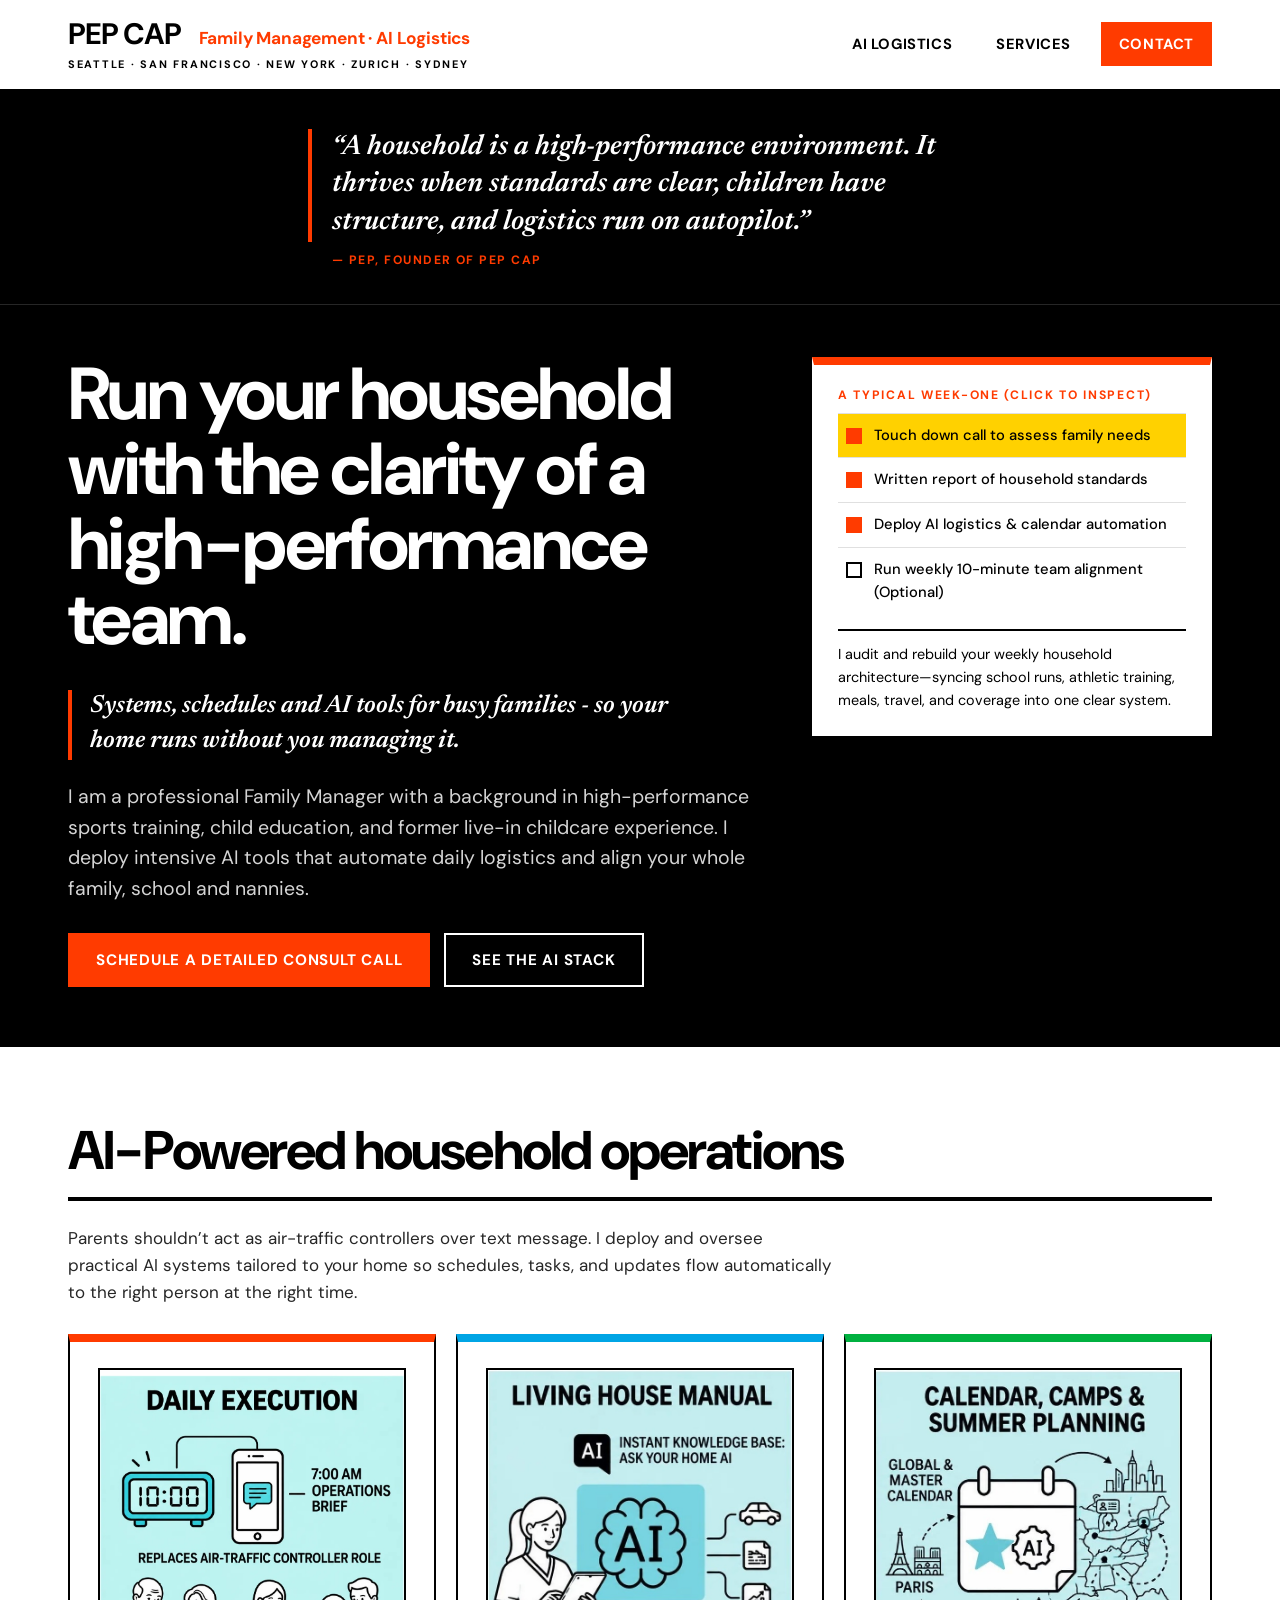
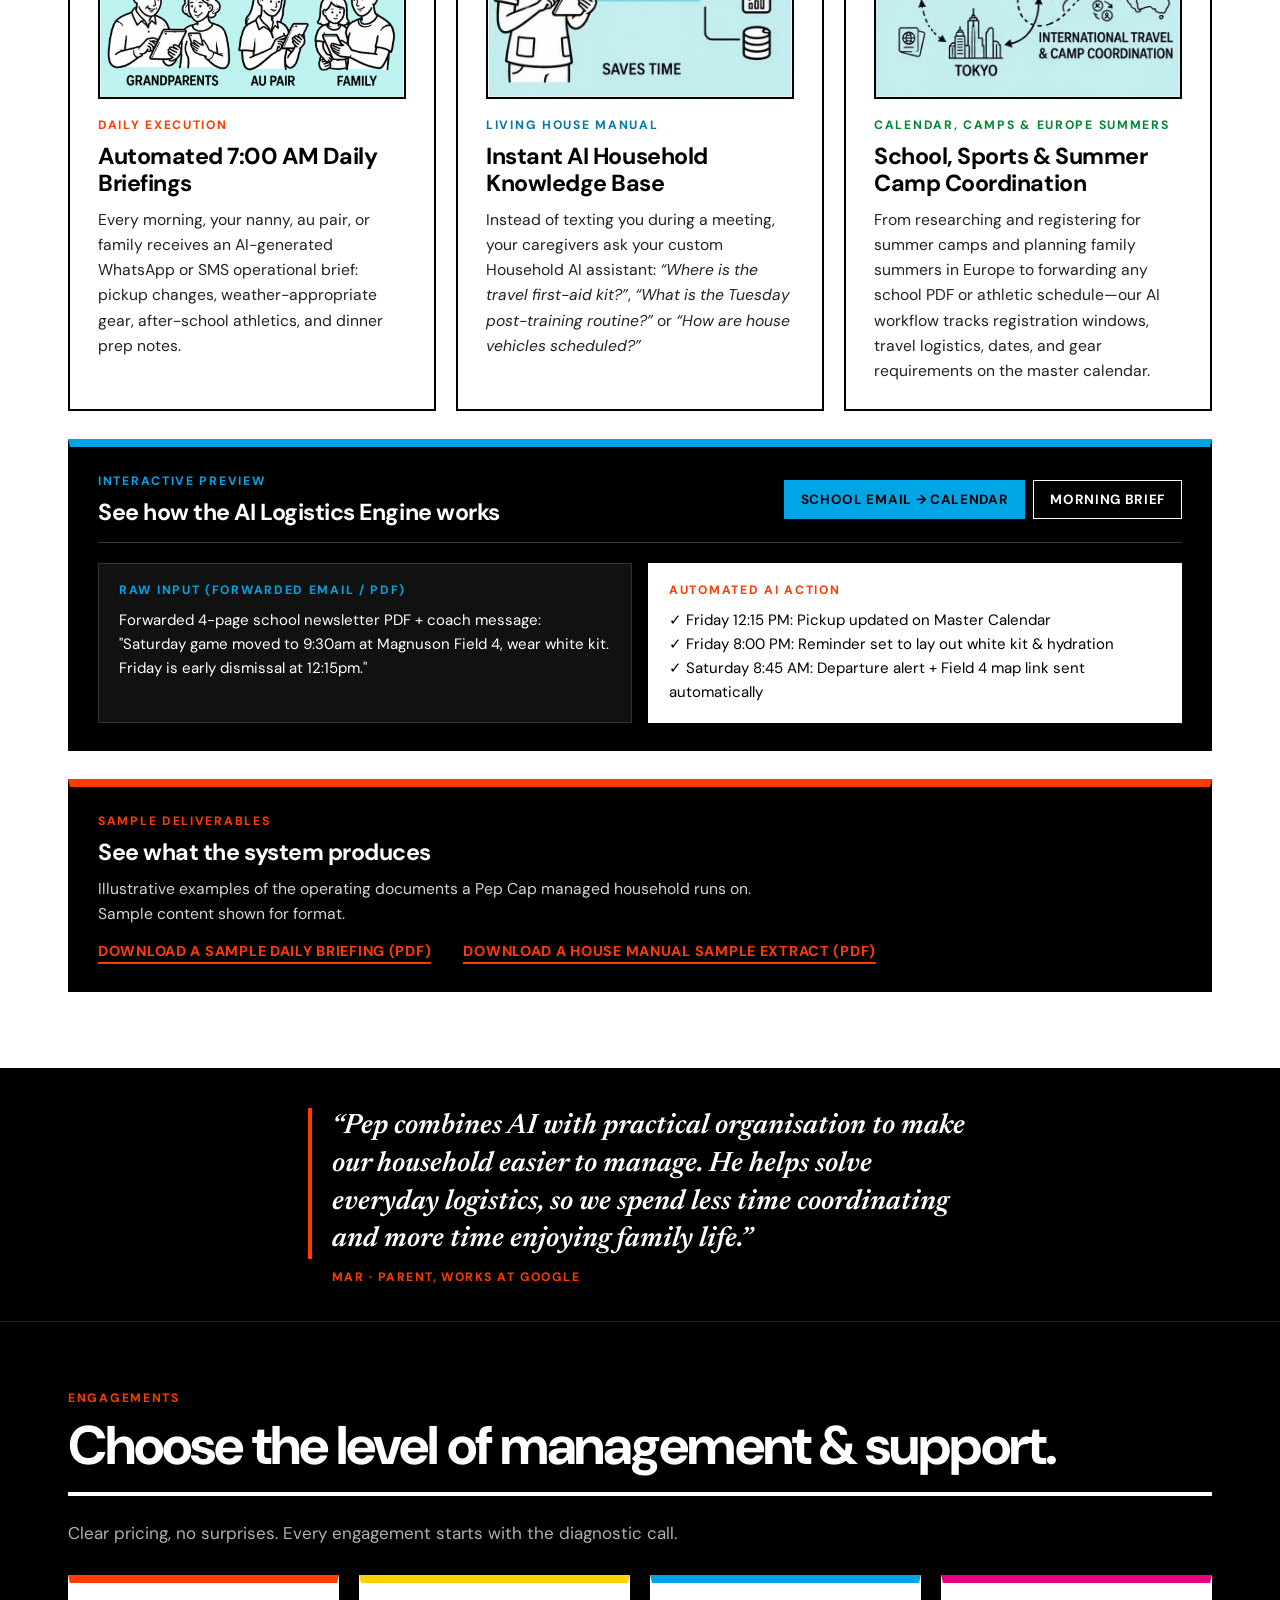
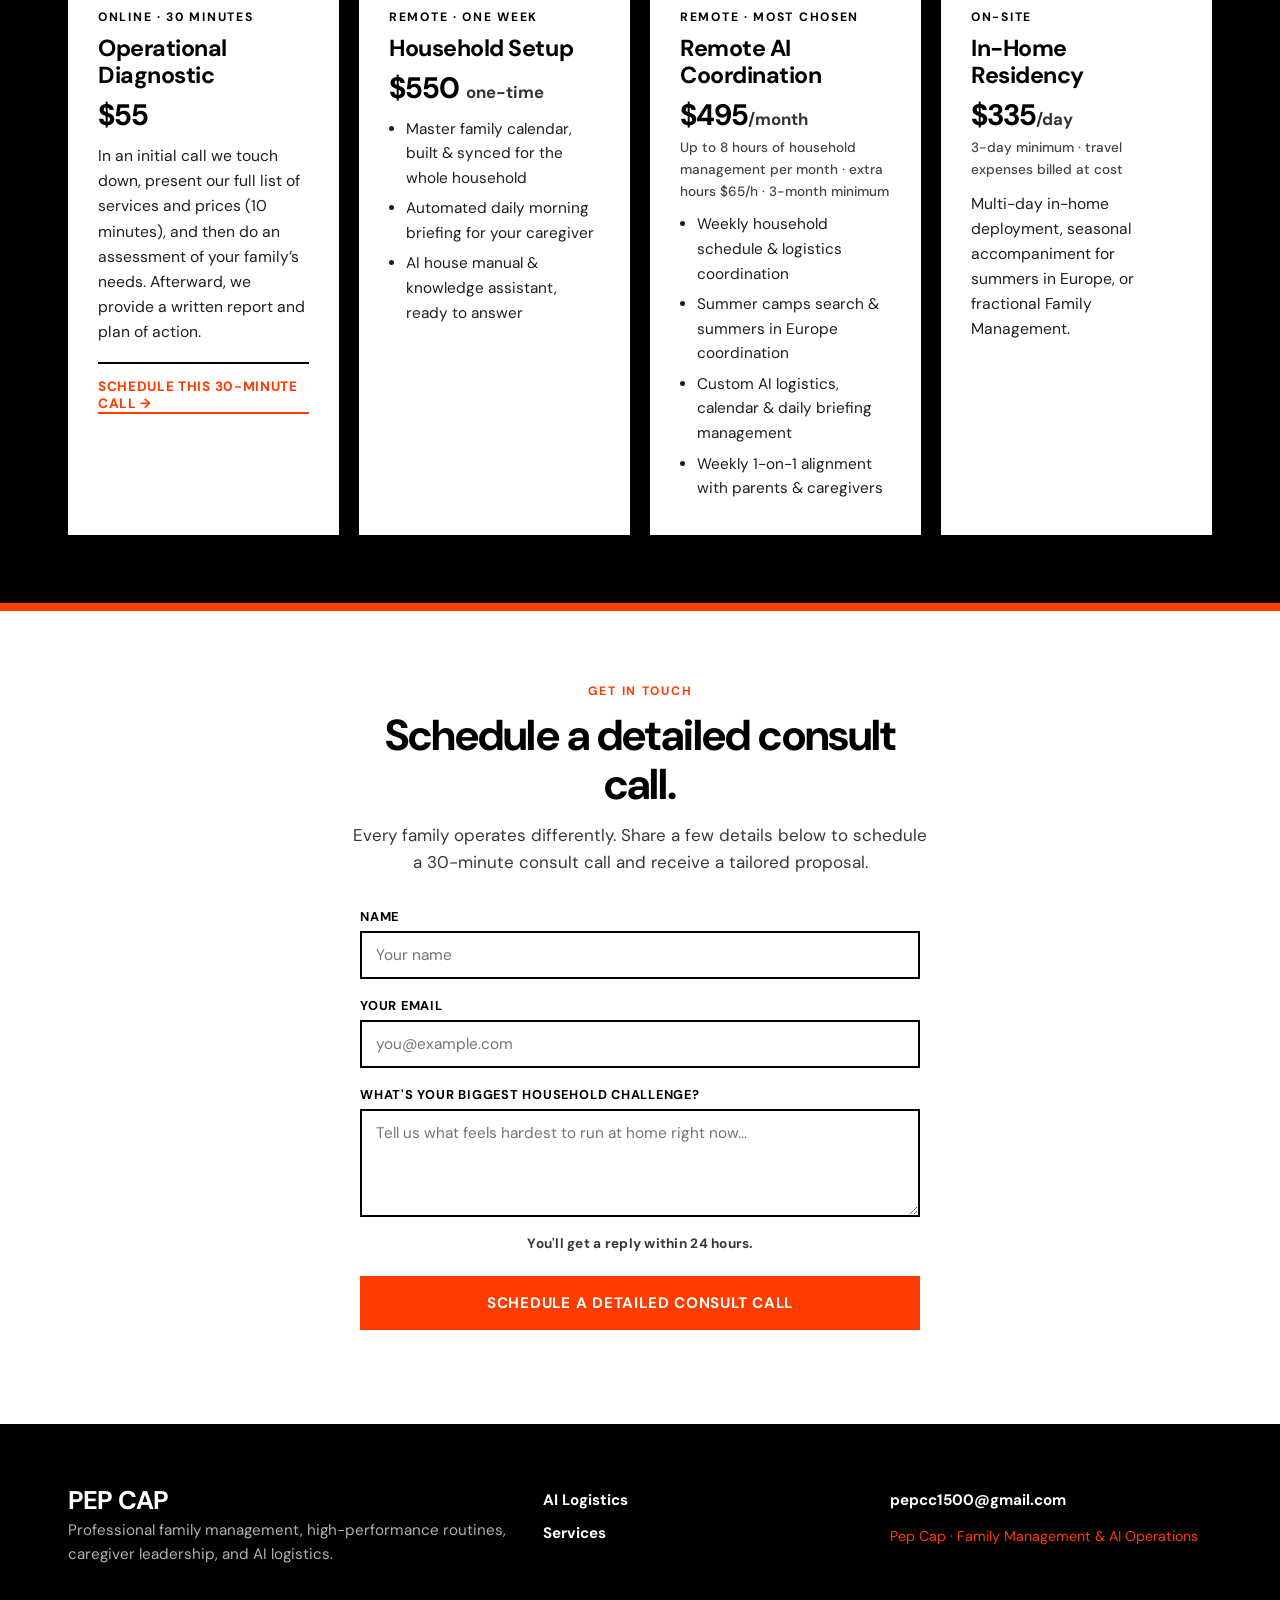
==== index.html @ 7a80e6e6 "Add client testimonial" ====
<!DOCTYPE html>
<html lang="en">
<head>
  <meta charset="utf-8">
  <meta name="viewport" content="width=device-width, initial-scale=1, viewport-fit=cover">
  <title>Pep Cap · Family Management · AI Logistics</title>
  <meta name="description" content="Professional family management, household operations, caregiver coaching, and AI logistics systems grounded in high-performance sport training and child education.">
  <link rel="preconnect" href="https://fonts.googleapis.com">
  <link rel="preconnect" href="https://fonts.gstatic.com" crossorigin>
  <link href="https://fonts.googleapis.com/css2?family=DM+Sans:wght@400;500;700&family=Newsreader:ital,opsz,wght@0,6..72,400;0,6..72,500;1,6..72,500;1,6..72,600&display=swap" rel="stylesheet">
  <link rel="stylesheet" href="styles.css">
</head>
<body>

  <header class="site-header" id="site-header">
    <div class="wrap head">
      <a class="brand" href="#top">
        <b>Pep Cap</b><span> Family Management · AI Logistics</span>
        <small class="brand-cities">SEATTLE · SAN FRANCISCO · NEW YORK · ZURICH · SYDNEY</small>
      </a>
      <nav class="nav" aria-label="Sections">
        <a href="#ai-logistics">AI Logistics</a>
        <a href="#services">Services</a>
        <a href="#contact" class="cta">Contact</a>
      </nav>
    </div>
  </header>

  <main id="top">
    <!-- Quote -->
    <section class="quote" aria-label="Philosophy">
      <div class="wrap">
        <blockquote>“A household is a high-performance environment. It thrives when standards are clear, children have structure, and logistics run on autopilot.”</blockquote>
        <cite>— Pep, Founder of Pep Cap</cite>
      </div>
    </section>

    <!-- Hero -->
    <section class="wrap hero">
      <div>
        <h1>Run your household with the clarity of a high-performance team.</h1>
        <p class="hero-subtitle">Systems, schedules and AI tools for busy families - so your home runs without you managing it.</p>
        <p class="lead">
          I am a professional Family Manager with a background in high-performance sports training, child education, and former live-in childcare experience. I deploy intensive AI tools that automate daily logistics and align your whole family, school and nannies.
        </p>
        <div class="cta-row">
          <a class="btn" href="#contact">Schedule a detailed consult call</a>
          <a class="btn ghost" href="#ai-logistics">See the AI stack</a>
        </div>
      </div>

      <aside aria-label="Interactive week-one plan">
        <div class="box plan">
          <span class="eyebrow">A typical week-one (click to inspect)</span>
          <ul class="protocol-list" id="protocol-list">
            <li class="done active" data-detail="I audit and rebuild your weekly household architecture—syncing school runs, athletic training, meals, travel, and coverage into one clear system.">
              Touch down call to assess family needs
            </li>
            <li class="done" data-detail="Clear, written standards for house operations, vehicle use, screen boundaries, and daily responsibilities so parents never have to micromanage.">
              Written report of household standards
            </li>
            <li class="done" data-detail="Custom AI agents ingest school emails, sports schedules, inventory needs, and generate daily morning briefings for your household.">
              Deploy AI logistics &amp; calendar automation
            </li>
            <li data-detail="Optional: A 10-minute weekly operational check-in that keeps parents and caregivers aligned without friction.">
              Run weekly 10-minute team alignment (Optional)
            </li>
          </ul>
          <p class="plan-note" id="protocol-detail-text">
            I audit and rebuild your weekly household architecture—syncing school runs, athletic training, meals, travel, and coverage into one clear system.
          </p>
        </div>
      </aside>
    </section>

    <!-- Intensive AI Tools for Logistics -->
    <section class="light-section" id="ai-logistics">
      <div class="wrap">
        <h2>AI-Powered household operations</h2>
        <p>Parents shouldn’t act as air-traffic controllers over text message. I deploy and oversee practical AI systems tailored to your home so schedules, tasks, and updates flow automatically to the right person at the right time.</p>

        <div class="cols three">
          <div class="box ai-card">
            <img class="ai-card-img" src="assets/ai-daily-execution.jpg" alt="Daily Execution: 7:00 AM Operations Brief for Grandparents, Au Pair, and Family" loading="lazy">
            <span class="eyebrow">Daily Execution</span>
            <h3>Automated 7:00 AM Daily Briefings</h3>
            <p>Every morning, your nanny, au pair, or family receives an AI-generated WhatsApp or SMS operational brief: pickup changes, weather-appropriate gear, after-school athletics, and dinner prep notes.</p>
          </div>

          <div class="box ai-card">
            <img class="ai-card-img" src="assets/ai-house-manual.jpg" alt="Living House Manual: Instant Knowledge Base Home AI" loading="lazy">
            <span class="eyebrow">Living House Manual</span>
            <h3>Instant AI Household Knowledge Base</h3>
            <p>Instead of texting you during a meeting, your caregivers ask your custom Household AI assistant: <em>“Where is the travel first-aid kit?”</em>, <em>“What is the Tuesday post-training routine?”</em> or <em>“How are house vehicles scheduled?”</em></p>
          </div>

          <div class="box ai-card">
            <img class="ai-card-img" src="assets/ai-calendar-camps.jpg" alt="Calendar, Camps & Summer Planning: Global Master Calendar and International Travel" loading="lazy">
            <span class="eyebrow">Calendar, Camps &amp; Europe Summers</span>
            <h3>School, Sports &amp; Summer Camp Coordination</h3>
            <p>From researching and registering for summer camps and planning family summers in Europe to forwarding any school PDF or athletic schedule—our AI workflow tracks registration windows, travel logistics, dates, and gear requirements on the master calendar.</p>
          </div>
        </div>

        <!-- Interactive AI Workflow Simulator -->
        <div class="box ai-demo">
          <div class="ai-demo-head">
            <div>
              <span class="eyebrow">Interactive preview</span>
              <h3>See how the AI Logistics Engine works</h3>
            </div>
            <div class="ai-tabs" role="tablist" aria-label="AI workflow examples">
              <button type="button" class="ai-tab active" data-Flow="school">School Email → Calendar</button>
              <button type="button" class="ai-tab" data-Flow="brief">Morning Brief</button>
            </div>
          </div>

          <div class="ai-io">
            <div class="ai-pane">
              <span class="eyebrow" id="ai-in-label">Raw Input (Forwarded Email / PDF)</span>
              <pre id="ai-in-text">Forwarded 4-page school newsletter PDF + coach message:
"Saturday game moved to 9:30am at Magnuson Field 4, wear white kit. Friday is early dismissal at 12:15pm."</pre>
            </div>
            <div class="ai-pane ai-out">
              <span class="eyebrow" id="ai-out-label">Automated AI Action</span>
              <pre id="ai-out-text">✓ Friday 12:15 PM: Pickup updated on Master Calendar
✓ Friday 8:00 PM: Reminder set to lay out white kit &amp; hydration
✓ Saturday 8:45 AM: Departure alert + Field 4 map link sent automatically</pre>
            </div>
          </div>
        </div>
        <!-- Sample deliverables -->
        <div class="box sample-docs">
          <span class="eyebrow">Sample deliverables</span>
          <h3>See what the system produces</h3>
          <p>Illustrative examples of the operating documents a Pep Cap managed household runs on. Sample content shown for format.</p>
          <div class="sample-links">
            <a class="sample-link" href="assets/sample-daily-briefing.pdf" target="_blank" rel="noopener">Download a sample Daily Briefing (PDF)</a>
            <a class="sample-link" href="assets/house-manual-sample-extract.pdf" target="_blank" rel="noopener">Download a House Manual sample extract (PDF)</a>
          </div>
        </div>
      </div>
    </section>

    <!-- Client testimonial -->
    <section class="quote" aria-label="Client testimonial">
      <div class="wrap">
        <blockquote>“Pep combines AI with practical organisation to make our household easier to manage. He helps solve everyday logistics, so we spend less time coordinating and more time enjoying family life.”</blockquote>
        <cite>Mar · Parent, works at Google</cite>
      </div>
    </section>

    <!-- Services & Consult Call -->
    <section class="cream" id="services">
      <div class="wrap">
        <span class="eyebrow">Engagements</span>
        <h2>Choose the level of management &amp; support.</h2>
        <p>Clear pricing, no surprises. Every engagement starts with the diagnostic call.</p>
        <div class="cols three services-grid">
          <div class="box">
            <span class="eyebrow">Online &middot; 30 minutes</span>
            <h3>Operational Diagnostic</h3>
            <div class="price">$55</div>
            <p>In an initial call we touch down, present our full list of services and prices (10 minutes), and then do an assessment of your family&rsquo;s needs. Afterward, we provide a written report and plan of action.</p>
            <div class="card-foot">
              <a class="schedule-link" href="#contact" data-select-focus="30-Minute Operational Diagnostic">Schedule this 30-minute call &rarr;</a>
            </div>
          </div>

          <div class="box">
            <span class="eyebrow">Remote &middot; One week</span>
            <h3>Household Setup</h3>
            <div class="price">$550 <span class="price-unit">one-time</span></div>
            <ul class="pts">
              <li>Master family calendar, built &amp; synced for the whole household</li>
              <li>Automated daily morning briefing for your caregiver</li>
              <li>AI house manual &amp; knowledge assistant, ready to answer</li>
            </ul>
          </div>

          <div class="box">
            <span class="eyebrow">Remote &middot; Most chosen</span>
            <h3>Remote AI Coordination</h3>
            <div class="price">$495<span class="price-unit">/month</span></div>
            <p class="price-detail">Up to 8 hours of household management per month &middot; extra hours $65/h &middot; 3-month minimum</p>
            <ul class="pts">
              <li>Weekly household schedule &amp; logistics coordination</li>
              <li>Summer camps search &amp; summers in Europe coordination</li>
              <li>Custom AI logistics, calendar &amp; daily briefing management</li>
              <li>Weekly 1-on-1 alignment with parents &amp; caregivers</li>
            </ul>
          </div>

          <div class="box">
            <span class="eyebrow">On-site</span>
            <h3>In-Home Residency</h3>
            <div class="price">$335<span class="price-unit">/day</span></div>
            <p class="price-detail">3-day minimum &middot; travel expenses billed at cost</p>
            <p>Multi-day in-home deployment, seasonal accompaniment for summers in Europe, or fractional Family Management.</p>
          </div>
        </div>
      </div>

      <div class="consult-white" id="contact">
        <div class="wrap consult-centered">
          <span class="eyebrow">Get in touch</span>
          <h3>Schedule a detailed consult call.</h3>
          <p>Every family operates differently. Share a few details below to schedule a 30-minute consult call and receive a tailored proposal.</p>

          <form class="consult-form" id="consult-form" action="https://formsubmit.co/pepcc1500@gmail.com" method="POST">
            <input type="hidden" name="_subject" value="New 30-Minute Consult Call Request · Pep Cap">
            <input type="hidden" name="_captcha" value="false">
            <input type="hidden" name="_template" value="table">
            <input type="hidden" name="_next" value="https://pepcap-fm.netlify.app/?sent=1#contact">
            <input type="text" name="_honey" style="display:none" tabindex="-1" autocomplete="off">
            <div class="field">
              <label for="c-name">Name</label>
              <input type="text" id="c-name" name="Name" placeholder="Your name" required>
            </div>
            <div class="field">
              <label for="c-email">Your Email</label>
              <input type="email" id="c-email" name="email" placeholder="you@example.com" required>
            </div>
            <div class="field">
              <label for="c-challenge">What's your biggest household challenge?</label>
              <textarea id="c-challenge" name="Biggest_Household_Challenge" rows="4" placeholder="Tell us what feels hardest to run at home right now..." required></textarea>
            </div>
            <p class="reply-note">You'll get a reply within 24 hours.</p>
            <button type="submit" class="btn" id="consult-submit">Schedule a detailed consult call</button>
            <p class="form-status" id="form-status" aria-live="polite"></p>
          </form>
        </div>
      </div>
    </section>
  </main>

  <footer class="f">
    <div class="wrap">
      <div>
        <b>Pep Cap</b>
        <p>Professional family management, high-performance routines, caregiver leadership, and AI logistics.</p>
      </div>
      <div>
        <a href="#ai-logistics">AI Logistics</a>
        <a href="#services">Services</a>
      </div>
      <div>
        <a href="mailto:pepcc1500@gmail.com">pepcc1500@gmail.com</a>
        <small>Pep Cap · Family Management &amp; AI Operations</small>
      </div>
    </div>
  </footer>

  <script src="script.js"></script>
</body>
</html>
---- styles.css ----
:root {
  --bg: #000000;
  --bar: #0a0a0a;
  --ink: #ffffff;
  --muted: #b0b0b0;
  --line: #333333;
  --line-heavy: #ffffff;
  /* MoMA Exhibition Accent Palette */
  --moma-orange: #ff3b00;
  --moma-cyan: #00a5e5;
  --moma-yellow: #ffd100;
  --moma-green: #00b140;
  --moma-magenta: #e6007e;
  --sage: #ff3b00;
  --sage-soft: #161616;
  --deep: #000000;
  --gold: #ff3b00;
  --cream: #000000;
  --card: #0a0a0a;
  --btn: #ff3b00;
  --btn-ink: #ffffff;
  --serif: "Newsreader", Georgia, "Times New Roman", serif;
  --sans: "DM Sans", "Helvetica Neue", Helvetica, Arial, sans-serif;
  box-sizing: border-box;
  padding-top: env(safe-area-inset-top, 0px);
  padding-bottom: env(safe-area-inset-bottom, 0px);
}

html {
  scroll-padding-top: 96px;
  scroll-behavior: smooth;
}

*, *::before, *::after {
  box-sizing: border-box;
}

body {
  margin: 0;
  background: var(--bg);
  color: var(--ink);
  font: 17px/1.6 var(--sans);
  -webkit-font-smoothing: antialiased;
  -webkit-text-size-adjust: 100%;
}

/* MoMA-style Neo-Grotesque Bold Display Headings */
h1, h2, h3 {
  font-family: var(--sans);
  font-weight: 700;
  line-height: 1.02;
  letter-spacing: -0.035em;
  margin: 0 0 0.45em;
  color: var(--ink);
}

h1 {
  font-size: clamp(2.7rem, 5.8vw, 4.6rem);
}

h2 {
  font-size: clamp(2.1rem, 4.5vw, 3.4rem);
  padding-bottom: 18px;
  border-bottom: 4px solid currentColor;
  margin-bottom: 24px;
}

h3 {
  font-size: 1.45rem;
  line-height: 1.15;
  letter-spacing: -0.02em;
}

p {
  margin: 0 0 1em;
  color: var(--muted);
  max-width: 64ch;
}

a {
  color: inherit;
}

a:focus-visible, summary:focus-visible, button:focus-visible {
  outline: 2px solid var(--moma-orange);
  outline-offset: 3px;
}

.eyebrow {
  display: block;
  font: 700 0.76rem var(--sans);
  letter-spacing: 0.14em;
  text-transform: uppercase;
  color: var(--moma-orange);
  margin-bottom: 12px;
}

.wrap {
  max-width: 1200px;
  margin: 0 auto;
  padding: 0 28px;
}

section {
  padding: 68px 0;
}

/* Header — White MoMA Institutional Bar */
.site-header {
  position: sticky;
  top: 0;
  z-index: 10;
  background: #ffffff;
  color: #000000;
  border-bottom: 4px solid #000000;
}

.head {
  display: flex;
  align-items: center;
  justify-content: space-between;
  gap: 20px;
  flex-wrap: nowrap;
  padding-top: 18px;
  padding-bottom: 18px;
}

.brand {
  font: 700 clamp(1.35rem, 2.4vw, 1.85rem)/1.1 var(--sans);
  letter-spacing: -0.03em;
  text-decoration: none;
  color: #000000;
  min-width: 0;
}

.brand b {
  font-weight: 700;
  text-transform: uppercase;
  letter-spacing: -0.04em;
  color: #000000;
}

.brand span {
  font-weight: 700;
  color: var(--moma-orange);
  font-size: clamp(0.92rem, 1.35vw, 1.12rem);
  letter-spacing: -0.01em;
  margin-left: 14px;
}

.brand-cities {
  display: block;
  font: 700 0.68rem var(--sans);
  letter-spacing: 0.16em;
  color: #000000;
  margin-top: 6px;
}

.nav {
  display: flex;
  align-items: center;
  justify-content: flex-end;
  gap: 8px;
  margin-left: auto;
  flex-shrink: 0;
}

.nav::-webkit-scrollbar {
  display: none;
}

.nav a {
  flex: none;
  font: 700 0.92rem var(--sans);
  text-transform: uppercase;
  letter-spacing: 0.04em;
  color: #000000;
  text-decoration: none;
  padding: 10px 16px;
  border: 2px solid transparent;
}

.nav a:hover {
  border-color: #000000;
  background: var(--moma-yellow);
}

.nav a.cta {
  background: var(--moma-orange);
  color: #ffffff;
  font-weight: 700;
  margin-left: 4px;
  border-color: var(--moma-orange);
}

.nav a.cta:hover {
  background: #000000;
  color: #ffffff;
  border-color: #000000;
}

@media (max-width: 820px) {
  .head {
    flex-wrap: wrap;
  }
  .nav {
    width: 100%;
    justify-content: flex-start;
    margin-left: 0;
  }
}

/* Buttons — Sharp Architectural Rectangles with MoMA Red-Orange */
.btn {
  display: inline-block;
  font: 700 0.95rem var(--sans);
  text-transform: uppercase;
  letter-spacing: 0.05em;
  padding: 15px 26px;
  border-radius: 0;
  background: var(--moma-orange);
  color: #ffffff;
  text-decoration: none;
  border: 2px solid var(--moma-orange);
  cursor: pointer;
  transition: background 0.15s ease, color 0.15s ease, border-color 0.15s ease;
}

.btn.ghost {
  background: transparent;
  color: var(--ink);
  border-color: var(--ink);
}

.btn:hover {
  background: #ffffff;
  color: #000000;
  border-color: #ffffff;
}

.btn.ghost:hover {
  background: var(--moma-cyan);
  color: #000000;
  border-color: var(--moma-cyan);
}

/* Quote — Dark Exhibition Banner with MoMA Red-Orange Rule */
.quote {
  background: #000000;
  color: #ffffff;
  padding: 36px 0;
  border-bottom: 1.5px solid #262626;
}

.quote .wrap {
  max-width: 720px;
  margin: 0 auto;
}

.quote blockquote {
  margin: 0;
  padding-left: 20px;
  border-left: 4px solid var(--moma-orange);
  font: italic 600 clamp(1.35rem, 2.3vw, 1.75rem)/1.35 var(--serif);
  color: #ffffff;
}

.quote cite {
  display: block;
  margin-top: 10px;
  padding-left: 24px;
  font: 700 0.76rem var(--sans);
  text-transform: uppercase;
  letter-spacing: 0.12em;
  font-style: normal;
  color: var(--moma-orange);
}

/* Hero — Dark Background with Crisp White Checklist Card */
.hero {
  display: grid;
  gap: 48px;
  align-items: start;
  padding-top: 52px;
  padding-bottom: 56px;
}

@media (min-width: 860px) {
  .hero {
    grid-template-columns: 1.35fr 0.78fr;
  }
}

.lead {
  font-size: 1.22rem;
  line-height: 1.58;
  color: #d4d4d4;
}

.cta-row {
  display: flex;
  flex-wrap: wrap;
  gap: 14px;
  margin-top: 28px;
}

/* Boxes & Plan — High-Contrast Black & White Cards */
.box {
  background: var(--card);
  border: 2px solid var(--ink);
  border-radius: 0;
  padding: 26px 28px;
}

.box .eyebrow {
  margin-bottom: 10px;
  color: var(--moma-orange);
}

.box p {
  margin: 0;
  font-size: 0.98rem;
}

/* Hero Plan Card — Inverted Crisp White Card with MoMA Yellow & Orange Accents */
.box.plan {
  max-width: 400px;
  margin-left: auto;
  padding: 22px 24px;
  background: #ffffff;
  color: #000000;
  border: 2px solid #ffffff;
  border-top: 8px solid var(--moma-orange);
}

.box.plan .eyebrow {
  color: var(--moma-orange);
}

.plan ul {
  list-style: none;
  margin: 8px 0 0;
  padding: 0;
}

.plan li {
  display: flex;
  gap: 12px;
  padding: 10px 8px;
  border-top: 1px solid #e0e0e0;
  color: #000000;
  font-size: 0.92rem;
  font-weight: 500;
  cursor: pointer;
}

.plan li:hover,
.plan li.active {
  background: var(--moma-yellow);
}

.plan li::before {
  content: "";
  flex: none;
  width: 16px;
  height: 16px;
  margin-top: 4px;
  border: 2px solid #000000;
  border-radius: 0;
}

.plan li.done::before {
  background: var(--moma-orange);
  border-color: var(--moma-orange);
}

.plan-note {
  margin-top: 14px !important;
  padding-top: 12px;
  border-top: 2px solid #000000;
  font-size: 0.9rem !important;
  color: #000000 !important;
}

/* White Gallery Section (#ai-logistics) with MoMA Exhibition Color Blocks */
.light-section {
  background: #ffffff;
  color: #000000;
  padding: 76px 0;
  border-top: 4px solid #000000;
  border-bottom: 4px solid #000000;
}

.light-section h2,
.light-section h3 {
  color: #000000;
}

.light-section > .wrap > .eyebrow {
  color: var(--moma-orange);
}

.light-section p {
  color: #262626;
}

.light-section .box {
  background: #ffffff;
  color: #000000;
  border: 2px solid #000000;
  border-top-width: 8px;
}

/* Distinct MoMA Exhibition Top Bars on the 3 AI Cards */
.light-section .cols.three .box:nth-child(1) {
  border-top-color: var(--moma-orange);
}
.light-section .cols.three .box:nth-child(1) .eyebrow {
  color: var(--moma-orange);
}

.light-section .cols.three .box:nth-child(2) {
  border-top-color: var(--moma-cyan);
}
.light-section .cols.three .box:nth-child(2) .eyebrow {
  color: #0077a8;
}

.light-section .cols.three .box:nth-child(3) {
  border-top-color: var(--moma-green);
}
.light-section .cols.three .box:nth-child(3) .eyebrow {
  color: #008530;
}

.light-section .box p {
  color: #222222;
}

.ai-card-img {
  display: block;
  width: 100%;
  height: auto;
  aspect-ratio: 330 / 355;
  object-fit: cover;
  margin-bottom: 18px;
  border: 2px solid #000000;
}

/* Dark AI Demo Card Inside White Section */
.light-section .box.ai-demo {
  background: #000000;
  color: #ffffff;
  border: 2px solid #000000;
  border-top: 8px solid var(--moma-cyan);
  margin-top: 28px;
}

.light-section .box.ai-demo h3 {
  color: #ffffff;
}

.light-section .box.ai-demo .eyebrow {
  color: var(--moma-cyan);
}

/* Grids */
.cols {
  display: grid;
  gap: 20px;
  margin-top: 28px;
}

@media (min-width: 720px) {
  .cols.three {
    grid-template-columns: repeat(3, 1fr);
  }
  .cols.two {
    grid-template-columns: repeat(2, 1fr);
  }
}

.ai-demo-head {
  display: flex;
  flex-wrap: wrap;
  justify-content: space-between;
  align-items: center;
  gap: 16px;
  margin-bottom: 20px;
  padding-bottom: 16px;
  border-bottom: 1px solid #333333;
}

.ai-demo-head h3 {
  margin: 0;
}

.ai-tabs {
  display: flex;
  flex-wrap: wrap;
  gap: 8px;
}

.ai-tab {
  font: 700 0.84rem var(--sans);
  text-transform: uppercase;
  letter-spacing: 0.05em;
  padding: 10px 16px;
  border-radius: 0;
  border: 1.5px solid #ffffff;
  background: transparent;
  color: #ffffff;
  cursor: pointer;
}

.ai-tab.active {
  background: var(--moma-cyan);
  color: #000000;
  border-color: var(--moma-cyan);
}

.ai-io {
  display: grid;
  gap: 16px;
}

@media (min-width: 720px) {
  .ai-io {
    grid-template-columns: 1fr 1fr;
  }
}

.ai-pane {
  background: #111111;
  border: 1.5px solid #333333;
  border-radius: 0;
  padding: 18px 20px;
}

.ai-pane.ai-out {
  background: #ffffff;
  border-color: #ffffff;
}

.ai-pane.ai-out .eyebrow {
  color: var(--moma-orange) !important;
}

.ai-pane.ai-out pre {
  color: #000000 !important;
}

.ai-pane pre {
  margin: 0;
  white-space: pre-wrap;
  font: 400 0.94rem/1.6 var(--sans);
  color: #ffffff;
}

/* Engagements Section — Dark Background with MoMA Color-Accented White Cards */
.cream {
  background: #000000;
  color: #ffffff;
  padding-bottom: 0;
}

.cream .cols.three .box {
  background: #ffffff;
  color: #000000;
  border: 2px solid #ffffff;
  border-top: 8px solid var(--moma-orange);
}

.cream .cols.three .box:nth-child(2) {
  background: #ffffff;
  border-color: #ffffff;
  border-top: 8px solid var(--moma-yellow);
}

.cream .cols.three .box:nth-child(3) {
  border-top-color: var(--moma-cyan);
}

.cream .cols.three .box h3,
.cream .cols.three .box .price,
.cream .cols.three .box .fee {
  color: #000000;
}

.cream .cols.three .box .schedule-link {
  color: var(--moma-orange);
  border-color: var(--moma-orange);
}

.cream .cols.three .box .eyebrow {
  color: #000000;
}

.cream .cols.three .box p,
.cream .cols.three .box ul.pts {
  color: #1f1f1f;
}

.cream .cols.three .box .card-foot {
  border-top: 2px solid #000000;
}

/* Pricing & Lists */
.price {
  font: 700 1.85rem/1.1 var(--sans);
  letter-spacing: -0.03em;
  margin: 8px 0 12px;
  color: var(--ink);
}

.box ul.pts {
  padding-left: 1.1em;
  margin: 10px 0 0;
  color: var(--muted);
  font-size: 0.96rem;
}

.box ul.pts li {
  margin-bottom: 6px;
}

.card-foot {
  display: flex;
  align-items: center;
  justify-content: space-between;
  gap: 12px;
  margin-top: 18px;
  padding-top: 14px;
  border-top: 1.5px solid var(--ink);
}

.fee {
  font: 700 1.35rem var(--sans);
  letter-spacing: -0.02em;
  color: var(--ink);
}

.schedule-link {
  display: inline-block;
  font: 700 0.85rem var(--sans);
  text-transform: uppercase;
  letter-spacing: 0.05em;
  color: var(--moma-orange);
  text-decoration: none;
  border-bottom: 2px solid var(--moma-orange);
}

.schedule-link:hover {
  opacity: 0.75;
}

/* Contact & Consult Form — Unboxed, Centered on White Background */
.consult-white {
  margin-top: 68px;
  padding: 72px 0;
  background: #ffffff;
  color: #000000;
  border-top: 8px solid var(--moma-orange);
}

.consult-centered {
  max-width: 640px;
  margin: 0 auto;
  text-align: center;
}

.consult-centered .eyebrow {
  color: var(--moma-orange);
}

.consult-centered h3 {
  color: #000000;
  font-size: clamp(1.9rem, 3.8vw, 2.7rem);
  margin-bottom: 12px;
}

.consult-centered p {
  color: #383838;
  margin-left: auto;
  margin-right: auto;
}

.consult-form {
  display: grid;
  gap: 18px;
  max-width: 560px;
  margin: 32px auto 0;
  background: transparent;
  color: #000000;
  border: 0;
  padding: 0;
  text-align: left;
}

.field {
  display: flex;
  flex-direction: column;
  gap: 6px;
}

.field label {
  font: 700 0.8rem var(--sans);
  text-transform: uppercase;
  letter-spacing: 0.06em;
  color: #000000;
}

.field input,
.field select,
.field textarea {
  width: 100%;
  font: 400 0.96rem var(--sans);
  color: #000000;
  background: #ffffff;
  border: 2px solid #000000;
  border-radius: 0;
  padding: 12px 14px;
}

.field input:focus,
.field select:focus,
.field textarea:focus {
  outline: none;
  border-color: var(--moma-orange);
  background: #fffdf5;
}

.consult-form .btn {
  background: var(--moma-orange);
  color: #ffffff;
  border-color: var(--moma-orange);
  width: 100%;
  margin-top: 6px;
}

.consult-form .btn:hover {
  background: #000000;
  color: #ffffff;
  border-color: #000000;
}

.form-status {
  margin: 4px 0 0;
  font: 700 0.86rem var(--sans);
  color: var(--moma-orange);
  text-align: center;
}

/* Footer — Black & MoMA Accent Footer */
footer.f {
  background: #000000;
  color: #ffffff;
  padding: 56px 0 48px;
  border-top: 4px solid #000000;
}

footer.f .wrap {
  display: grid;
  gap: 24px;
}

@media (min-width: 760px) {
  footer.f .wrap {
    grid-template-columns: 1.4fr 1fr 1fr;
  }
}

footer.f b {
  font: 700 1.6rem var(--sans);
  text-transform: uppercase;
  letter-spacing: -0.03em;
  color: #ffffff;
}

footer.f p {
  color: #b0b0b0;
  font-size: 0.95rem;
}

footer.f a {
  display: block;
  text-decoration: none;
  padding: 4px 0;
  font-weight: 700;
  color: #ffffff;
  font-size: 0.95rem;
}

footer.f a:hover {
  color: var(--moma-yellow);
  text-decoration: underline;
}

footer.f small {
  display: block;
  margin-top: 8px;
  color: var(--moma-orange);
}

/* Hero subtitle */
.hero-subtitle {
  font: italic 600 clamp(1.2rem, 2.1vw, 1.55rem)/1.4 var(--serif);
  color: #ffffff;
  border-left: 4px solid var(--moma-orange);
  padding-left: 18px;
  margin: 0 0 22px;
  max-width: 42ch;
}

/* Sample deliverables — dark card inside the white AI section */
.light-section .box.sample-docs {
  background: #000000;
  color: #ffffff;
  border: 2px solid #000000;
  border-top: 8px solid var(--moma-orange);
  margin-top: 28px;
}

.light-section .box.sample-docs h3 {
  color: #ffffff;
}

.light-section .box.sample-docs p {
  color: #d4d4d4;
}

.sample-links {
  display: flex;
  flex-wrap: wrap;
  gap: 14px 32px;
  margin-top: 16px;
}

.sample-link {
  display: inline-block;
  font: 700 0.9rem var(--sans);
  text-transform: uppercase;
  letter-spacing: 0.05em;
  color: var(--moma-orange);
  text-decoration: none;
  border-bottom: 2px solid var(--moma-orange);
  padding-bottom: 2px;
}

.sample-link:hover {
  opacity: 0.75;
}

/* 24-hour reply note above the form button */
.reply-note {
  margin: 0;
  text-align: center;
  font: 700 0.85rem var(--sans);
  letter-spacing: 0.02em;
  color: #383838;
}

/* Mobile nav fix — keep CONTACT button fully visible on ~390px screens */
@media (max-width: 480px) {
  .nav {
    gap: 4px;
  }
  .nav a {
    padding: 9px 9px;
    font-size: 0.8rem;
    letter-spacing: 0.02em;
  }
  .nav a.cta {
    margin-left: 2px;
  }
}

/* Four-service pricing grid */
@media (min-width: 720px) {
  .cols.three.services-grid {
    grid-template-columns: repeat(2, 1fr);
  }
}

@media (min-width: 1100px) {
  .cols.three.services-grid {
    grid-template-columns: repeat(4, 1fr);
  }
}

.cream .cols.three .box:nth-child(4) {
  border-top-color: var(--moma-magenta);
}

.price-unit {
  font-size: 1.05rem;
  font-weight: 700;
  letter-spacing: 0;
  color: #333333;
}

.cream .cols.three .box p.price-detail {
  font-size: 0.85rem;
  font-weight: 500;
  color: #444444;
  margin: -6px 0 10px;
}
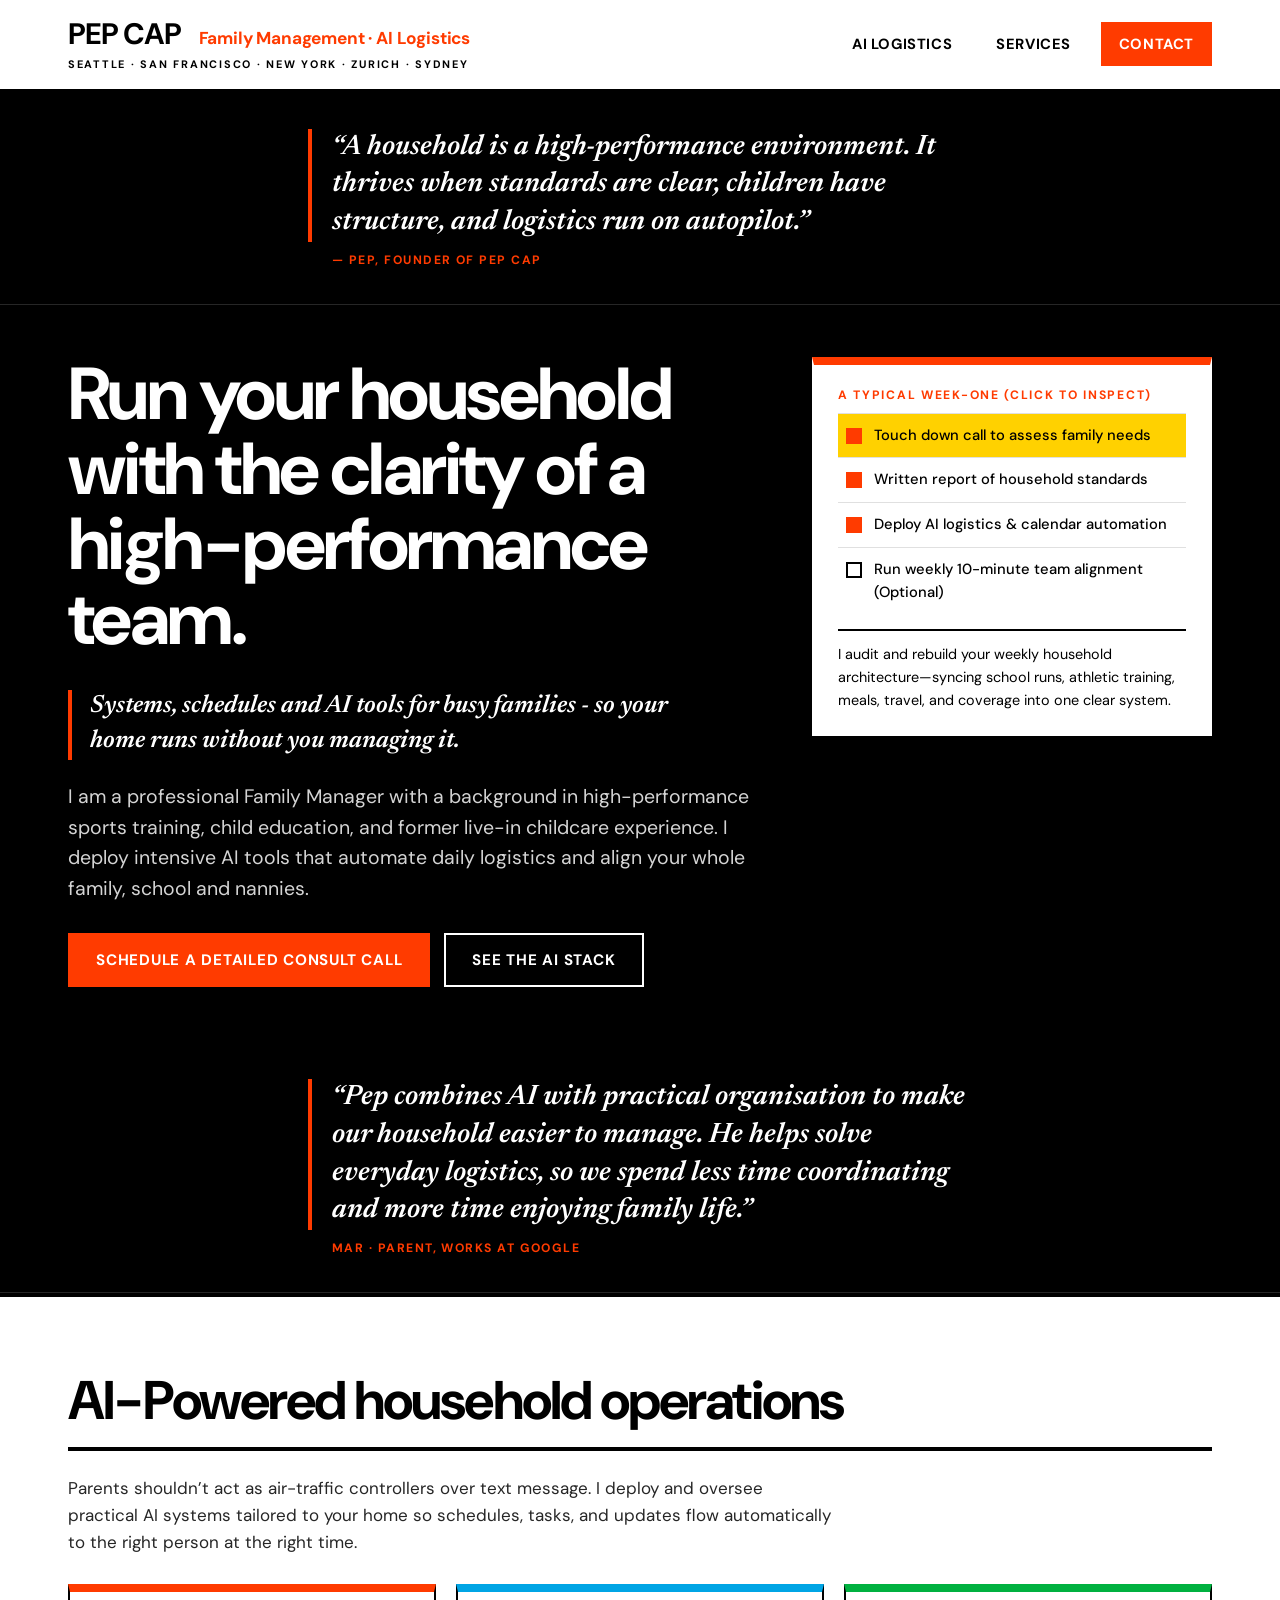
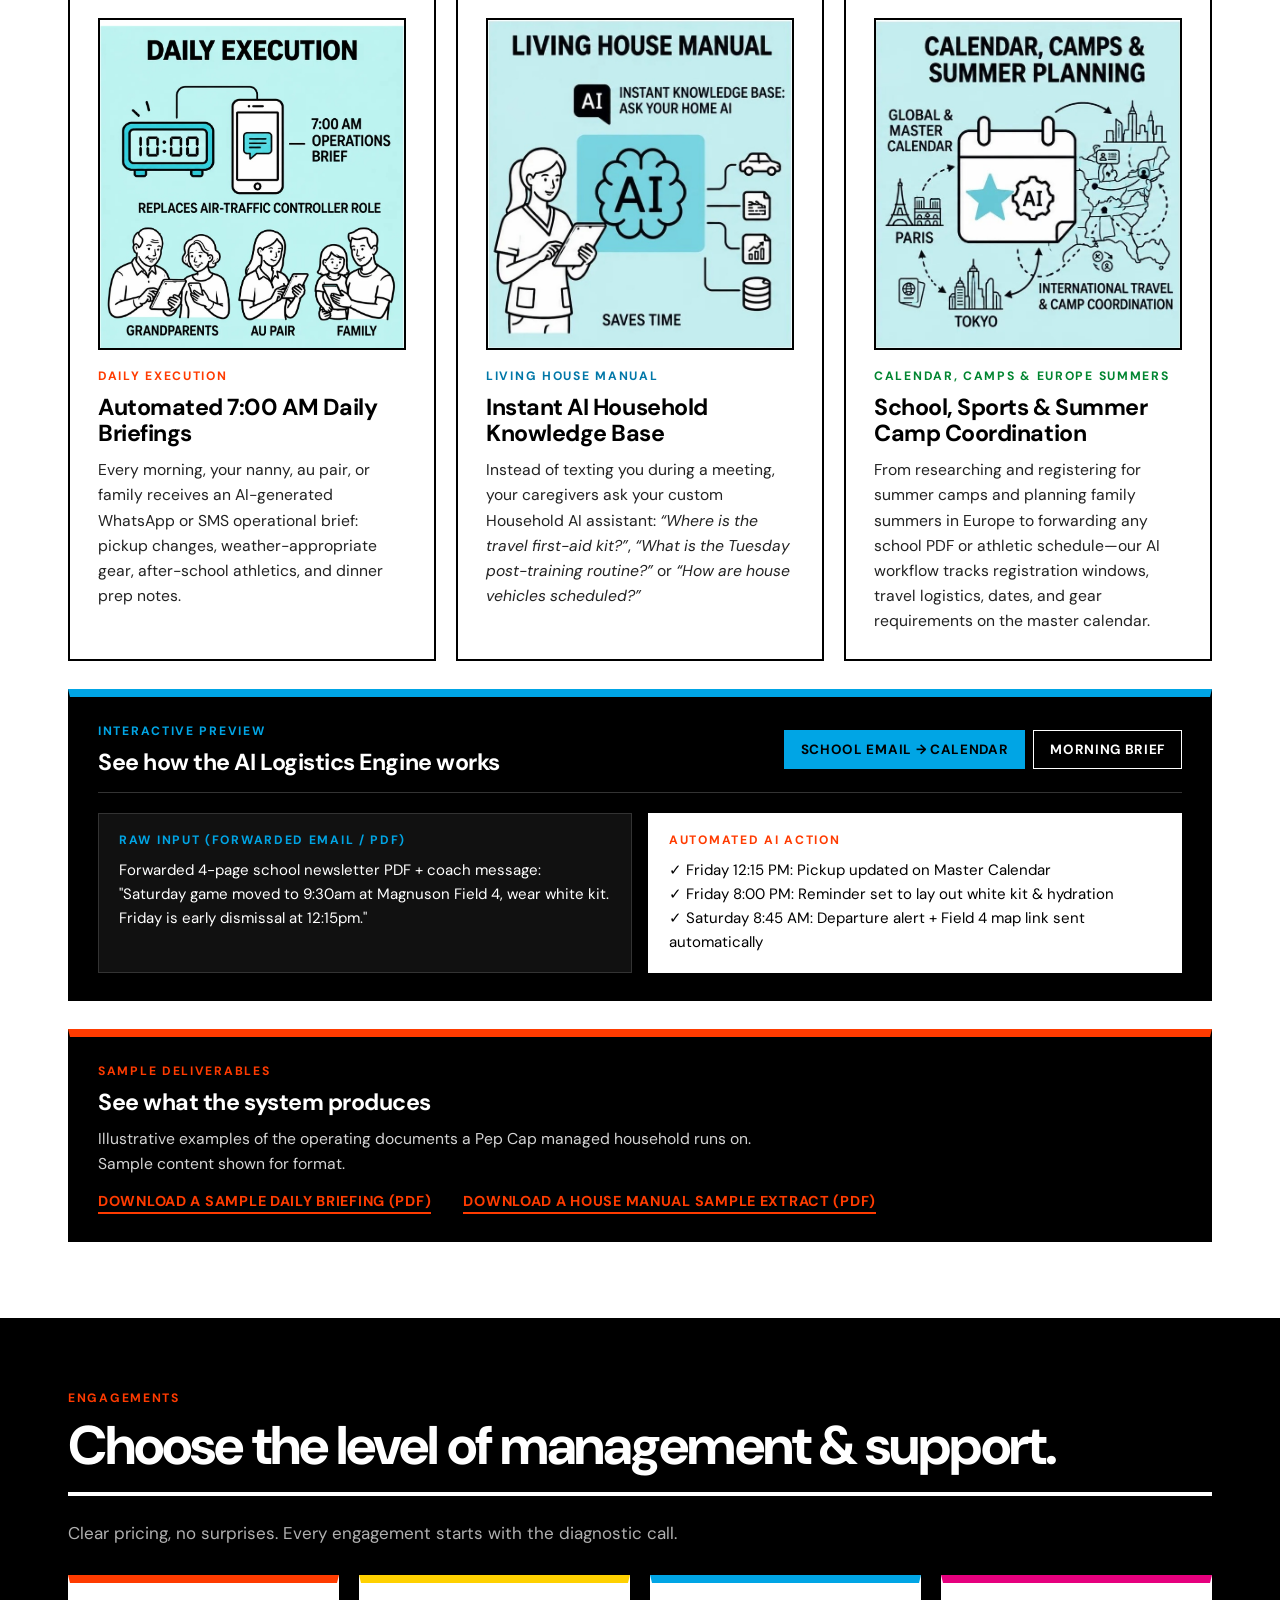
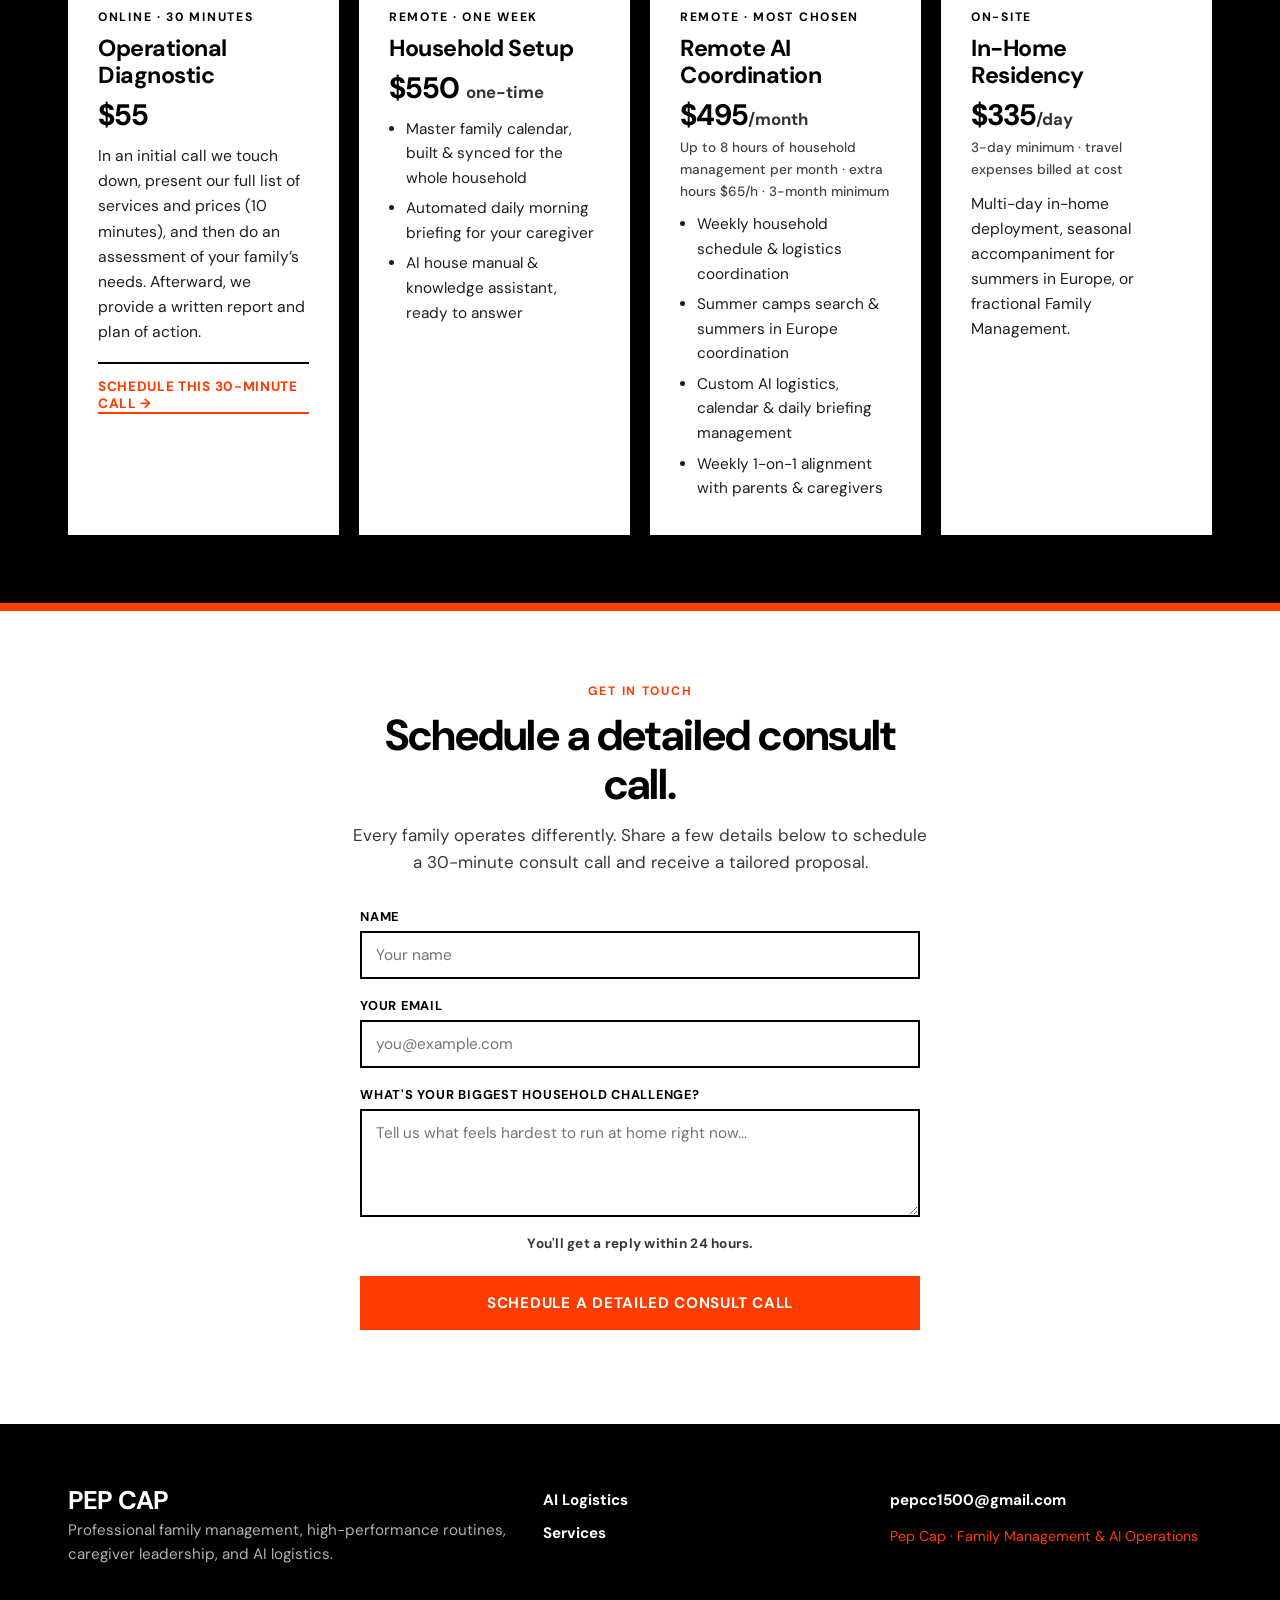
==== commit 782cf9c9: "Move testimonial below hero" ====
--- a/index.html
+++ b/index.html
@@ -73,6 +73,14 @@
       </aside>
     </section>
 
+    <!-- Client testimonial -->
+    <section class="quote" aria-label="Client testimonial">
+      <div class="wrap">
+        <blockquote>“Pep combines AI with practical organisation to make our household easier to manage. He helps solve everyday logistics, so we spend less time coordinating and more time enjoying family life.”</blockquote>
+        <cite>Mar · Parent, works at Google</cite>
+      </div>
+    </section>
+
     <!-- Intensive AI Tools for Logistics -->
     <section class="light-section" id="ai-logistics">
       <div class="wrap">
@@ -139,14 +147,6 @@
             <a class="sample-link" href="assets/house-manual-sample-extract.pdf" target="_blank" rel="noopener">Download a House Manual sample extract (PDF)</a>
           </div>
         </div>
-      </div>
-    </section>
-
-    <!-- Client testimonial -->
-    <section class="quote" aria-label="Client testimonial">
-      <div class="wrap">
-        <blockquote>“Pep combines AI with practical organisation to make our household easier to manage. He helps solve everyday logistics, so we spend less time coordinating and more time enjoying family life.”</blockquote>
-        <cite>Mar · Parent, works at Google</cite>
       </div>
     </section>
 
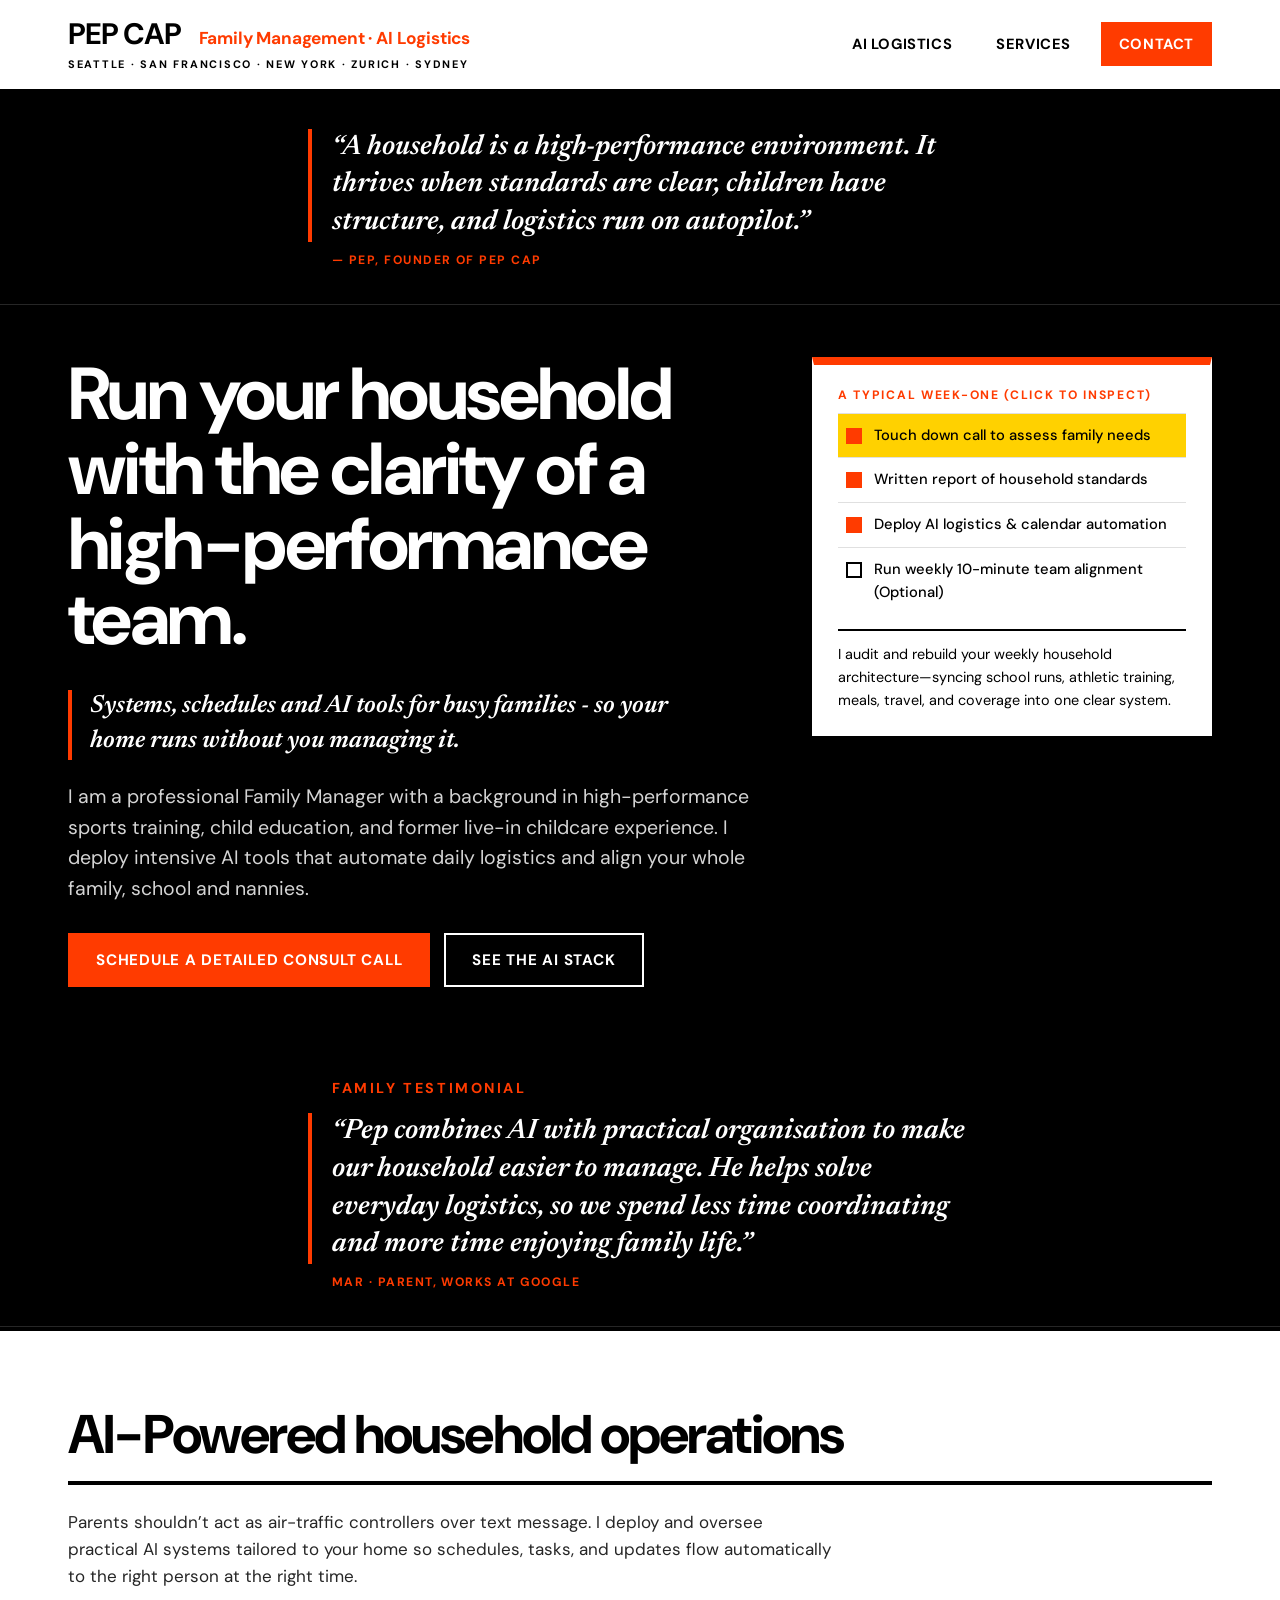
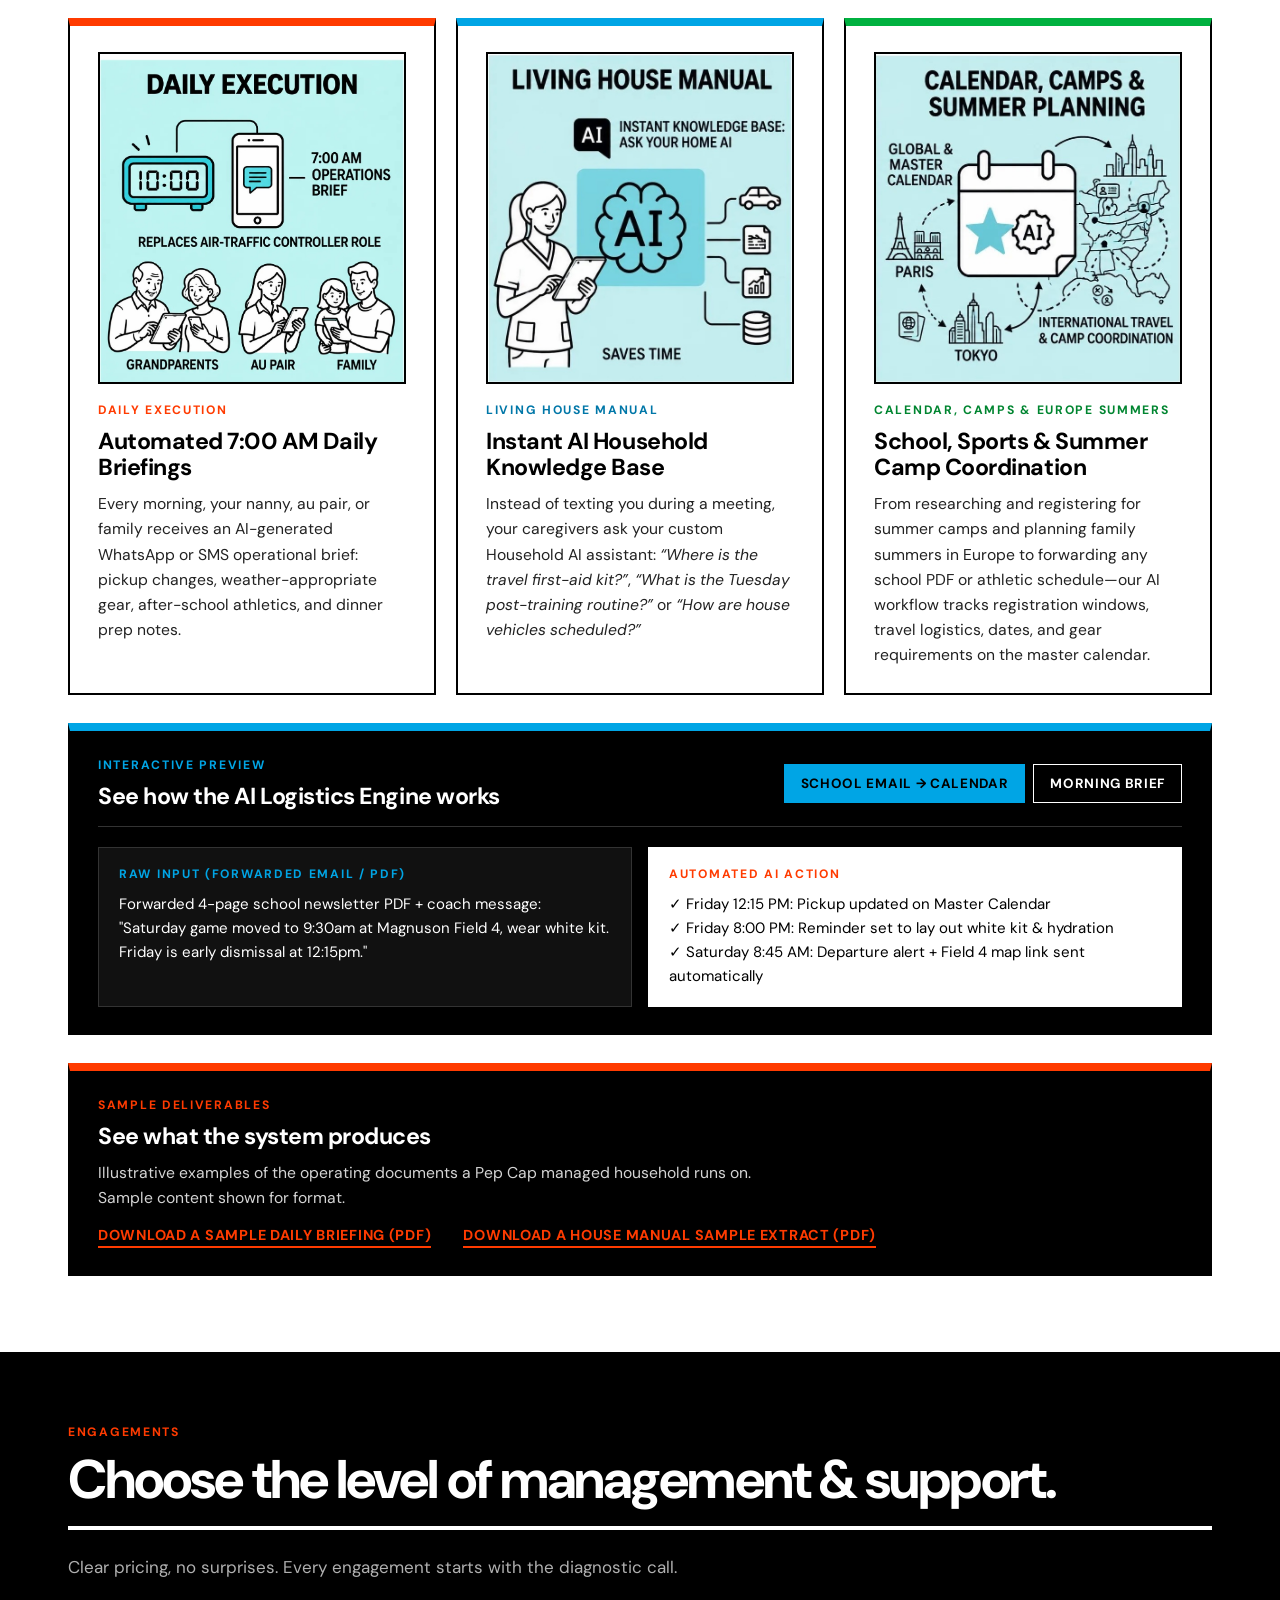
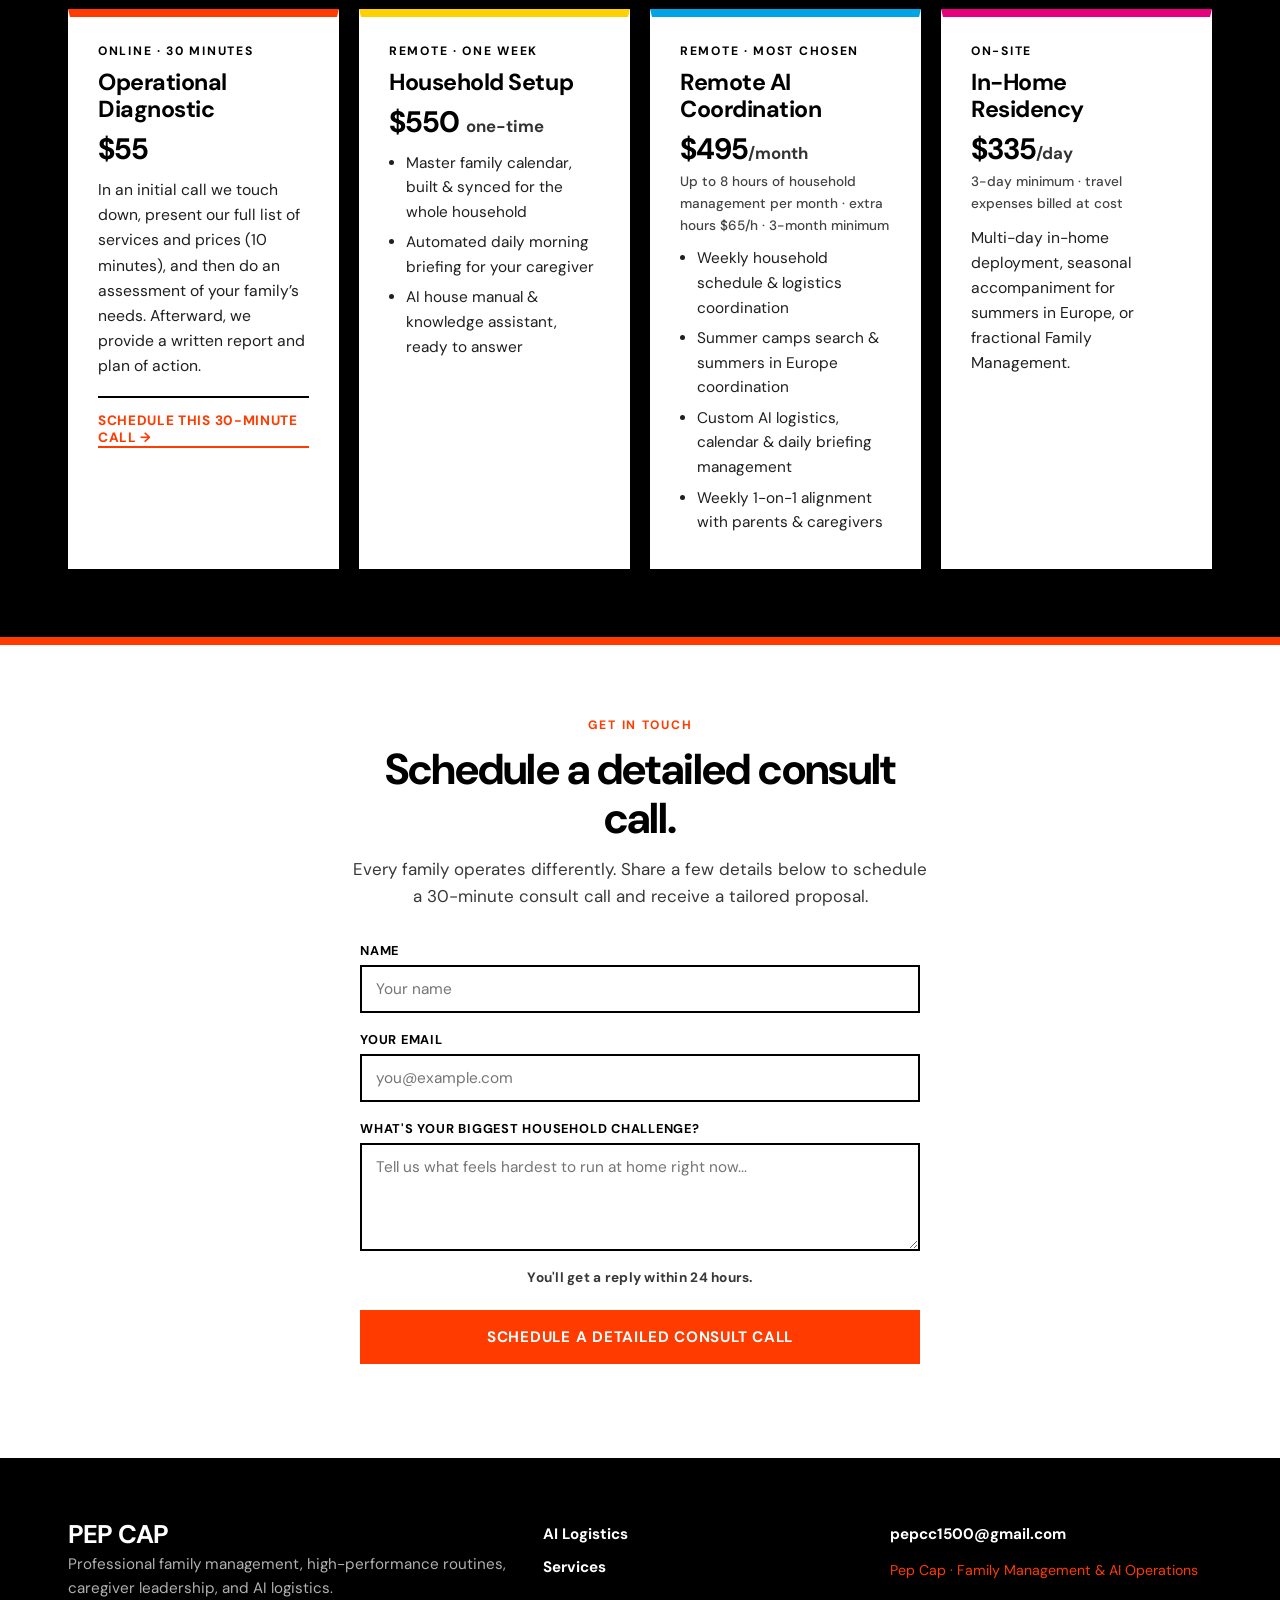
==== commit 4169be87: "Label family testimonial above quote" ====
--- a/index.html
+++ b/index.html
@@ -76,6 +76,7 @@
     <!-- Client testimonial -->
     <section class="quote" aria-label="Client testimonial">
       <div class="wrap">
+        <p class="testimonial-label">Family testimonial</p>
         <blockquote>“Pep combines AI with practical organisation to make our household easier to manage. He helps solve everyday logistics, so we spend less time coordinating and more time enjoying family life.”</blockquote>
         <cite>Mar · Parent, works at Google</cite>
       </div>
--- a/styles.css
+++ b/styles.css
@@ -276,6 +276,15 @@
   color: var(--moma-orange);
 }
 
+.quote .testimonial-label {
+  margin: 0 0 16px;
+  padding-left: 24px;
+  font: 700 0.9rem var(--sans);
+  letter-spacing: 0.18em;
+  text-transform: uppercase;
+  color: var(--moma-orange);
+}
+
 /* Hero — Dark Background with Crisp White Checklist Card */
 .hero {
   display: grid;
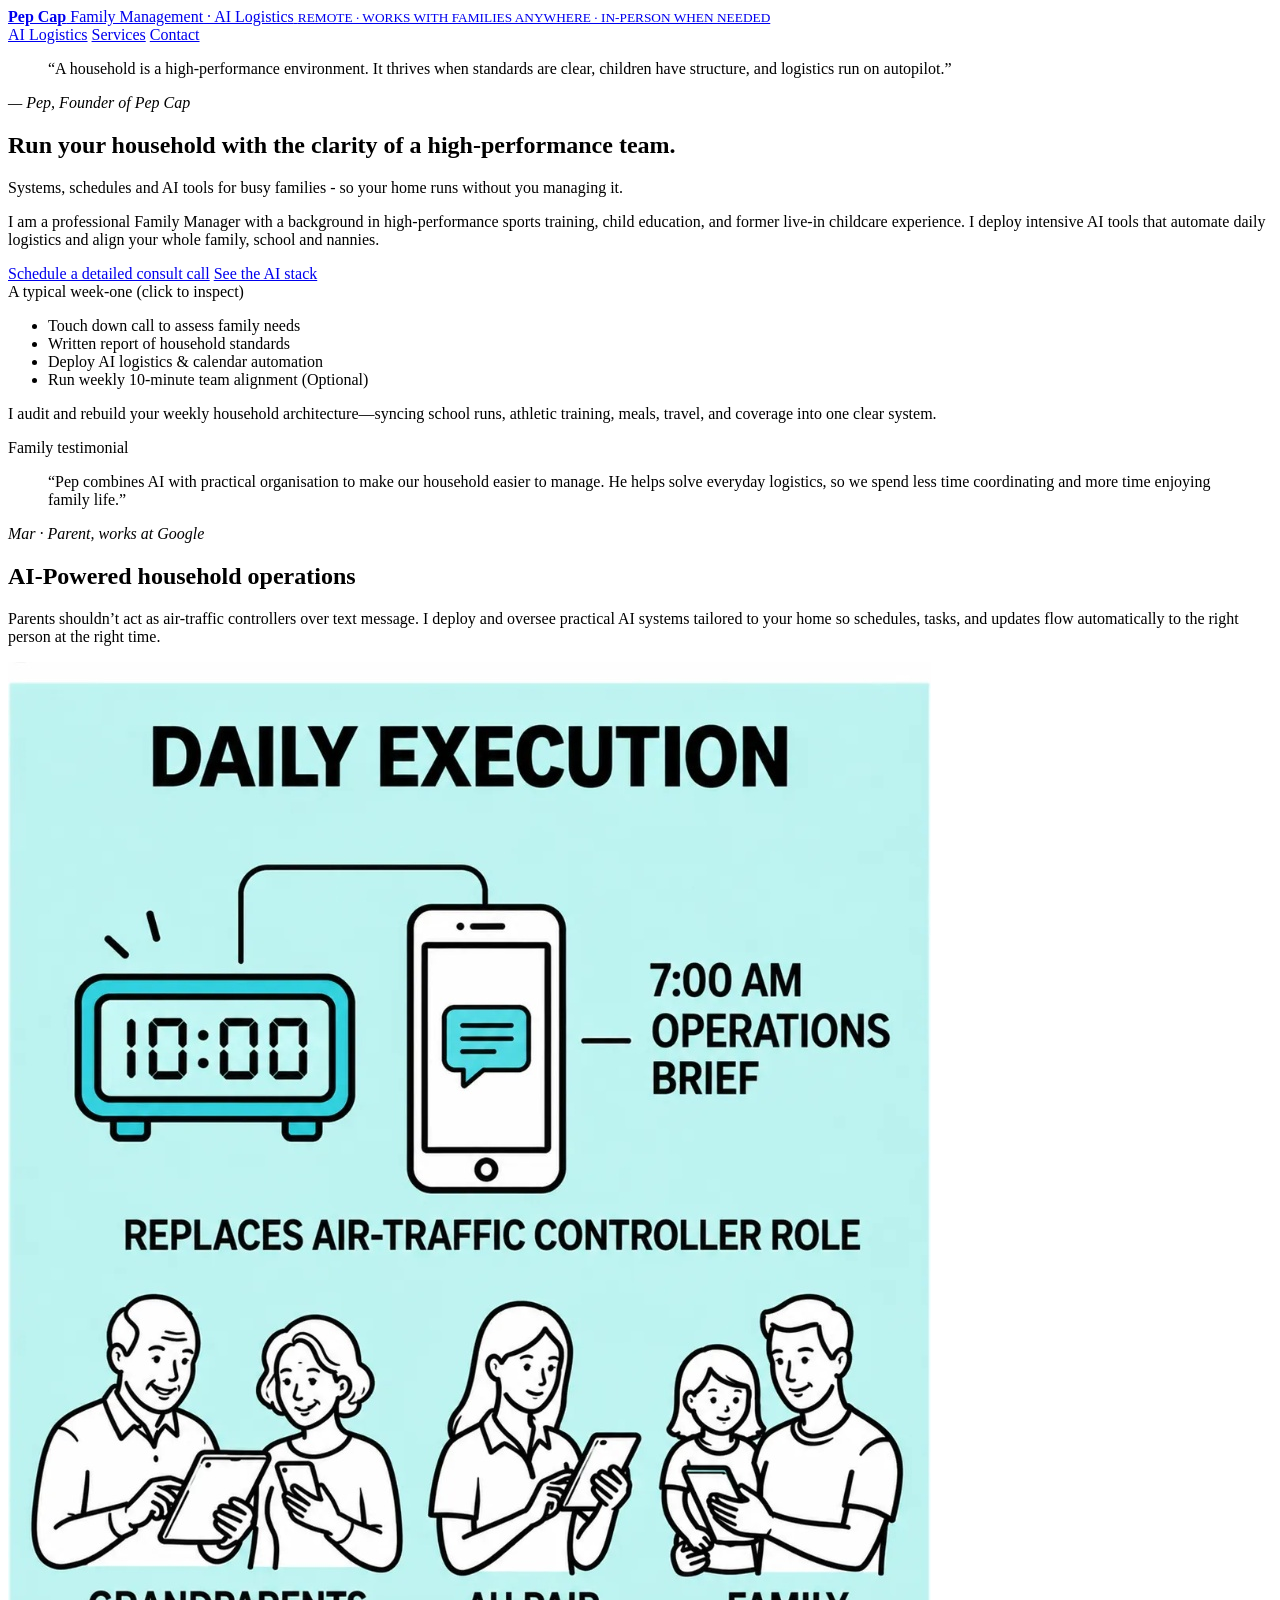
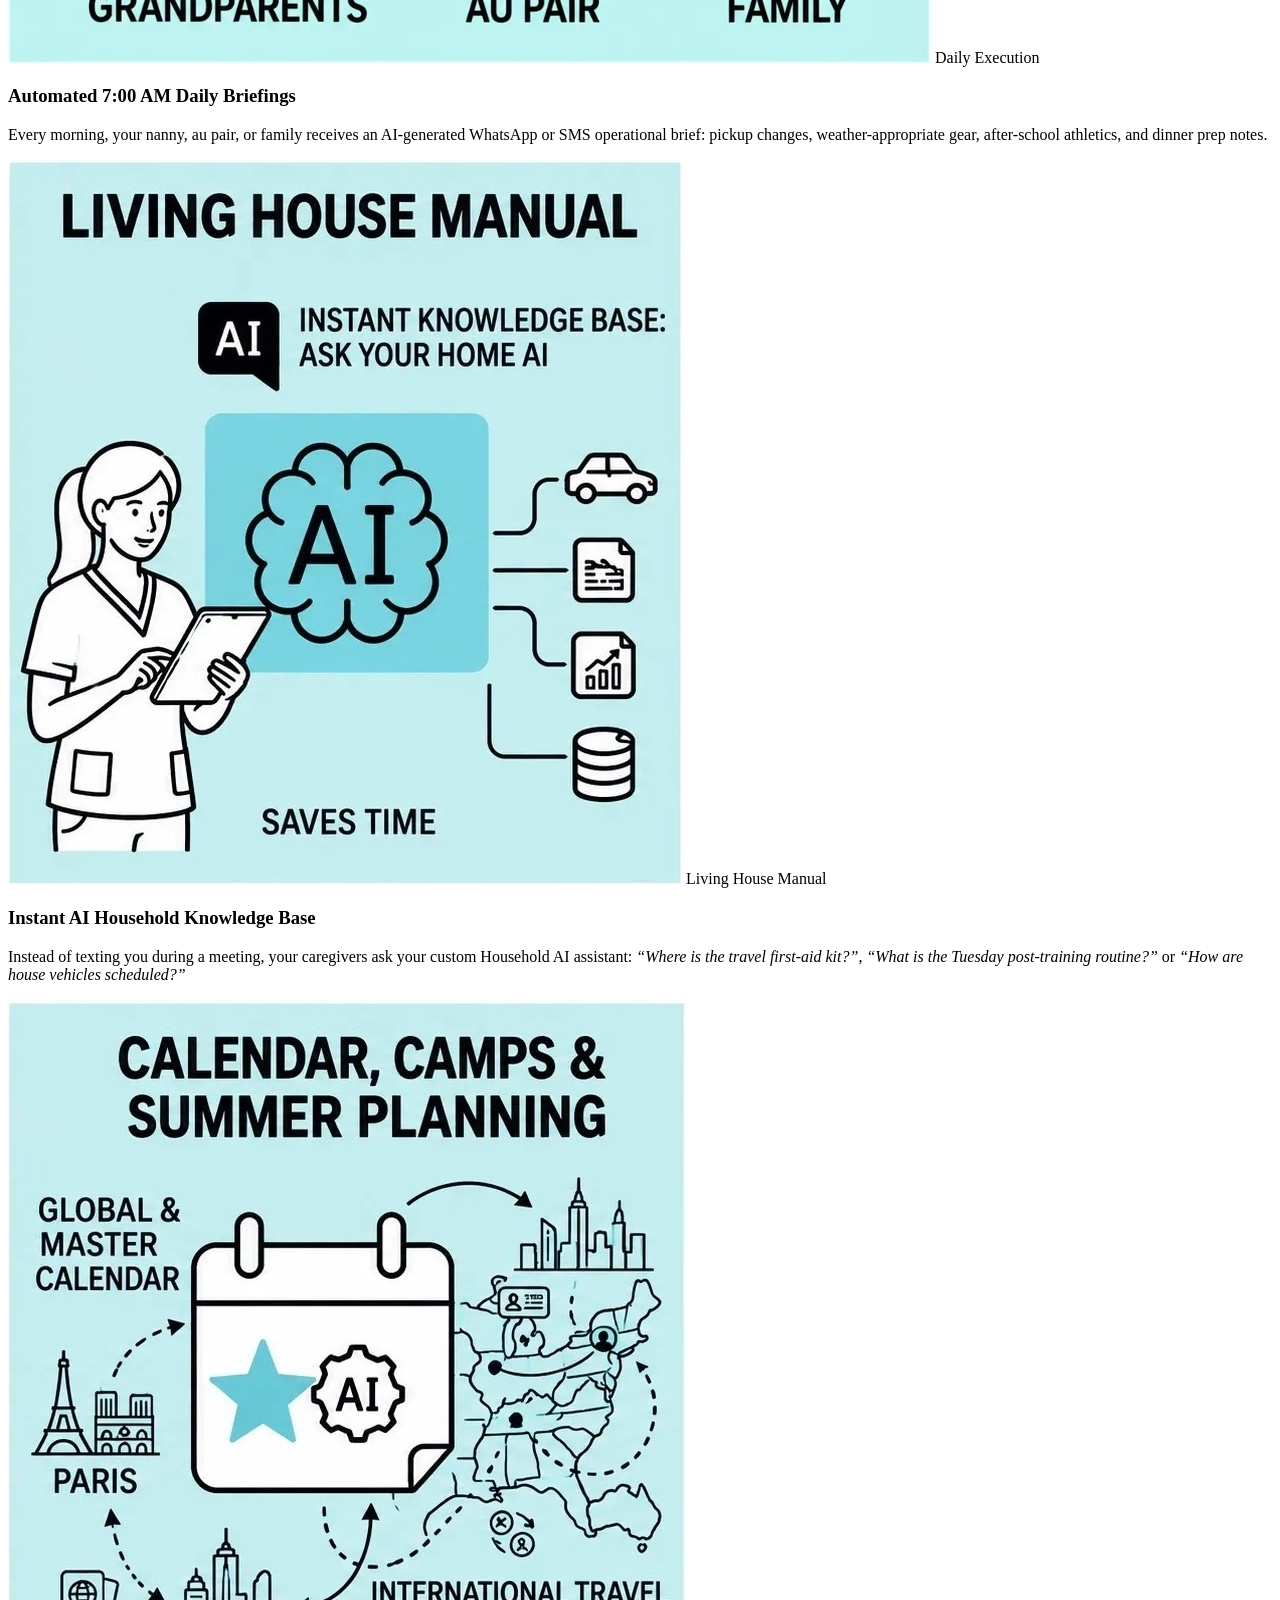
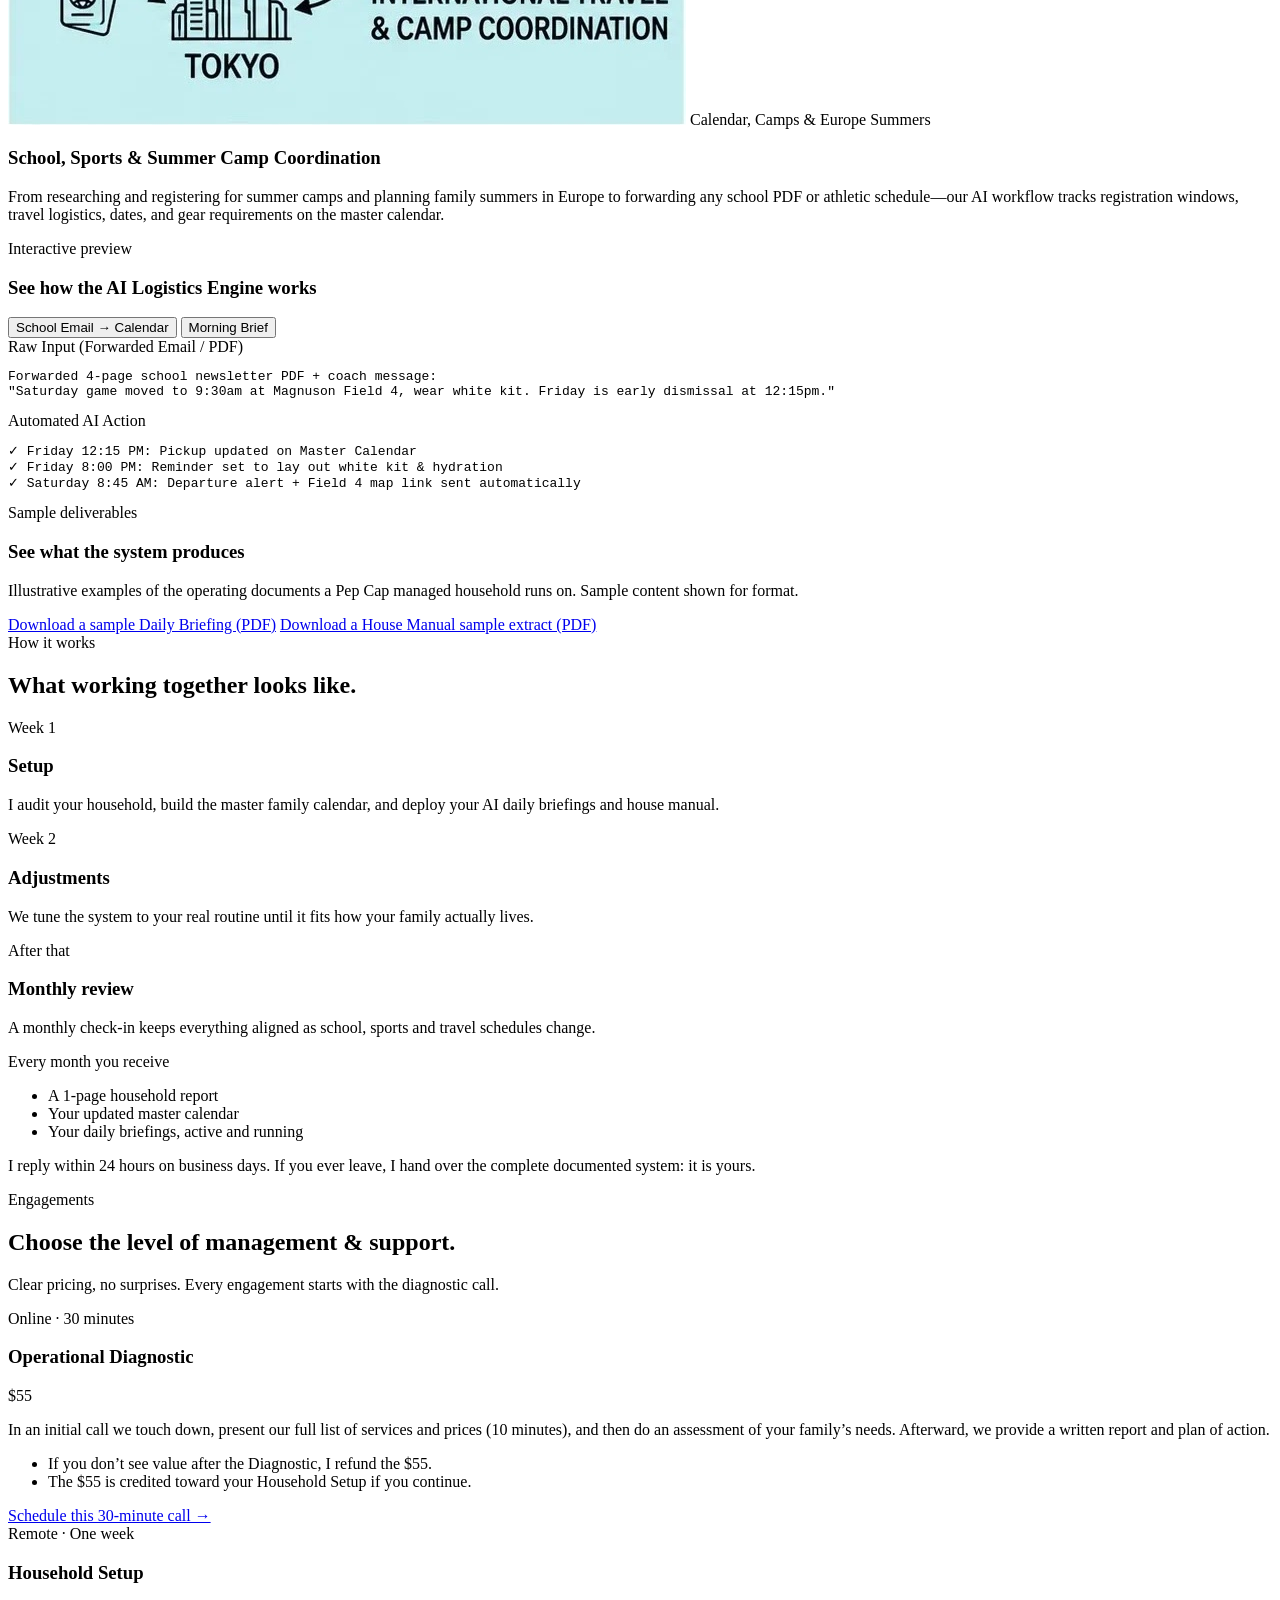
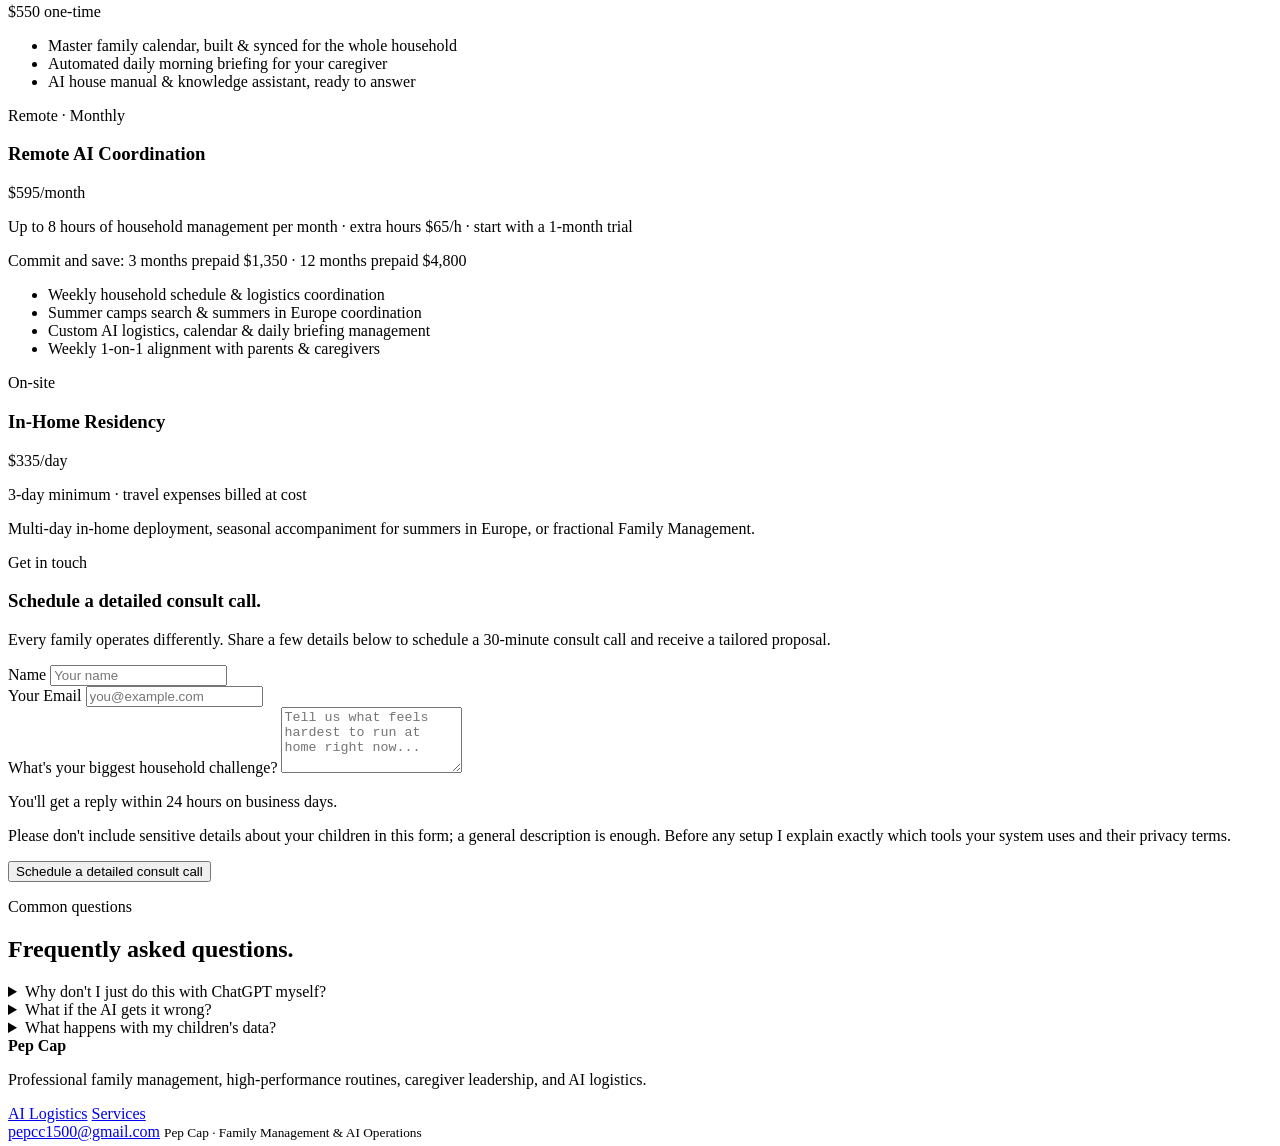
==== commit a3fac16c: "Create index.html" ====
--- a/index.html
+++ b/index.html
@@ -16,7 +16,7 @@
     <div class="wrap head">
       <a class="brand" href="#top">
         <b>Pep Cap</b><span> Family Management · AI Logistics</span>
-        <small class="brand-cities">SEATTLE · SAN FRANCISCO · NEW YORK · ZURICH · SYDNEY</small>
+        <small class="brand-cities">REMOTE · WORKS WITH FAMILIES ANYWHERE · IN-PERSON WHEN NEEDED</small>
       </a>
       <nav class="nav" aria-label="Sections">
         <a href="#ai-logistics">AI Logistics</a>
@@ -151,6 +151,40 @@
       </div>
     </section>
 
+    <!-- How it works -->
+    <section class="how" id="how-it-works">
+      <div class="wrap">
+        <span class="eyebrow">How it works</span>
+        <h2>What working together looks like.</h2>
+        <div class="cols three">
+          <div class="box">
+            <span class="eyebrow">Week 1</span>
+            <h3>Setup</h3>
+            <p>I audit your household, build the master family calendar, and deploy your AI daily briefings and house manual.</p>
+          </div>
+          <div class="box">
+            <span class="eyebrow">Week 2</span>
+            <h3>Adjustments</h3>
+            <p>We tune the system to your real routine until it fits how your family actually lives.</p>
+          </div>
+          <div class="box">
+            <span class="eyebrow">After that</span>
+            <h3>Monthly review</h3>
+            <p>A monthly check-in keeps everything aligned as school, sports and travel schedules change.</p>
+          </div>
+        </div>
+        <div class="box how-every-month">
+          <span class="eyebrow">Every month you receive</span>
+          <ul class="pts">
+            <li>A 1-page household report</li>
+            <li>Your updated master calendar</li>
+            <li>Your daily briefings, active and running</li>
+          </ul>
+          <p class="how-notes">I reply within 24 hours on business days. If you ever leave, I hand over the complete documented system: it is yours.</p>
+        </div>
+      </div>
+    </section>
+
     <!-- Services & Consult Call -->
     <section class="cream" id="services">
       <div class="wrap">
@@ -163,6 +197,10 @@
             <h3>Operational Diagnostic</h3>
             <div class="price">$55</div>
             <p>In an initial call we touch down, present our full list of services and prices (10 minutes), and then do an assessment of your family&rsquo;s needs. Afterward, we provide a written report and plan of action.</p>
+            <ul class="pts">
+              <li>If you don&rsquo;t see value after the Diagnostic, I refund the $55.</li>
+              <li>The $55 is credited toward your Household Setup if you continue.</li>
+            </ul>
             <div class="card-foot">
               <a class="schedule-link" href="#contact" data-select-focus="30-Minute Operational Diagnostic">Schedule this 30-minute call &rarr;</a>
             </div>
@@ -180,10 +218,11 @@
           </div>
 
           <div class="box">
-            <span class="eyebrow">Remote &middot; Most chosen</span>
+            <span class="eyebrow">Remote &middot; Monthly</span>
             <h3>Remote AI Coordination</h3>
-            <div class="price">$495<span class="price-unit">/month</span></div>
-            <p class="price-detail">Up to 8 hours of household management per month &middot; extra hours $65/h &middot; 3-month minimum</p>
+            <div class="price">$595<span class="price-unit">/month</span></div>
+            <p class="price-detail">Up to 8 hours of household management per month &middot; extra hours $65/h &middot; start with a 1-month trial</p>
+            <p class="price-detail">Commit and save: 3 months prepaid $1,350 &middot; 12 months prepaid $4,800</p>
             <ul class="pts">
               <li>Weekly household schedule &amp; logistics coordination</li>
               <li>Summer camps search &amp; summers in Europe coordination</li>
@@ -226,11 +265,31 @@
               <label for="c-challenge">What's your biggest household challenge?</label>
               <textarea id="c-challenge" name="Biggest_Household_Challenge" rows="4" placeholder="Tell us what feels hardest to run at home right now..." required></textarea>
             </div>
-            <p class="reply-note">You'll get a reply within 24 hours.</p>
+            <p class="reply-note">You'll get a reply within 24 hours on business days.</p>
+            <p class="privacy-note">Please don't include sensitive details about your children in this form; a general description is enough. Before any setup I explain exactly which tools your system uses and their privacy terms.</p>
             <button type="submit" class="btn" id="consult-submit">Schedule a detailed consult call</button>
             <p class="form-status" id="form-status" aria-live="polite"></p>
           </form>
         </div>
+      </div>
+    </section>
+    <!-- Frequently asked questions -->
+    <section class="faq" id="faq">
+      <div class="wrap faq-wrap">
+        <span class="eyebrow">Common questions</span>
+        <h2>Frequently asked questions.</h2>
+        <details class="faq-item">
+          <summary>Why don't I just do this with ChatGPT myself?</summary>
+          <p>You can. What I save you is the design, the setup, and the weekly maintenance: the system is built around your household, and I keep it running.</p>
+        </details>
+        <details class="faq-item">
+          <summary>What if the AI gets it wrong?</summary>
+          <p>Every critical piece of information passes a human review before it is sent.</p>
+        </details>
+        <details class="faq-item">
+          <summary>What happens with my children's data?</summary>
+          <p>I only ask for the information your household system needs, and I use it only to run it. I never sell or share your data for marketing. Before setup I walk you through the tools involved (for example Google and WhatsApp) and their privacy terms.</p>
+        </details>
       </div>
     </section>
   </main>
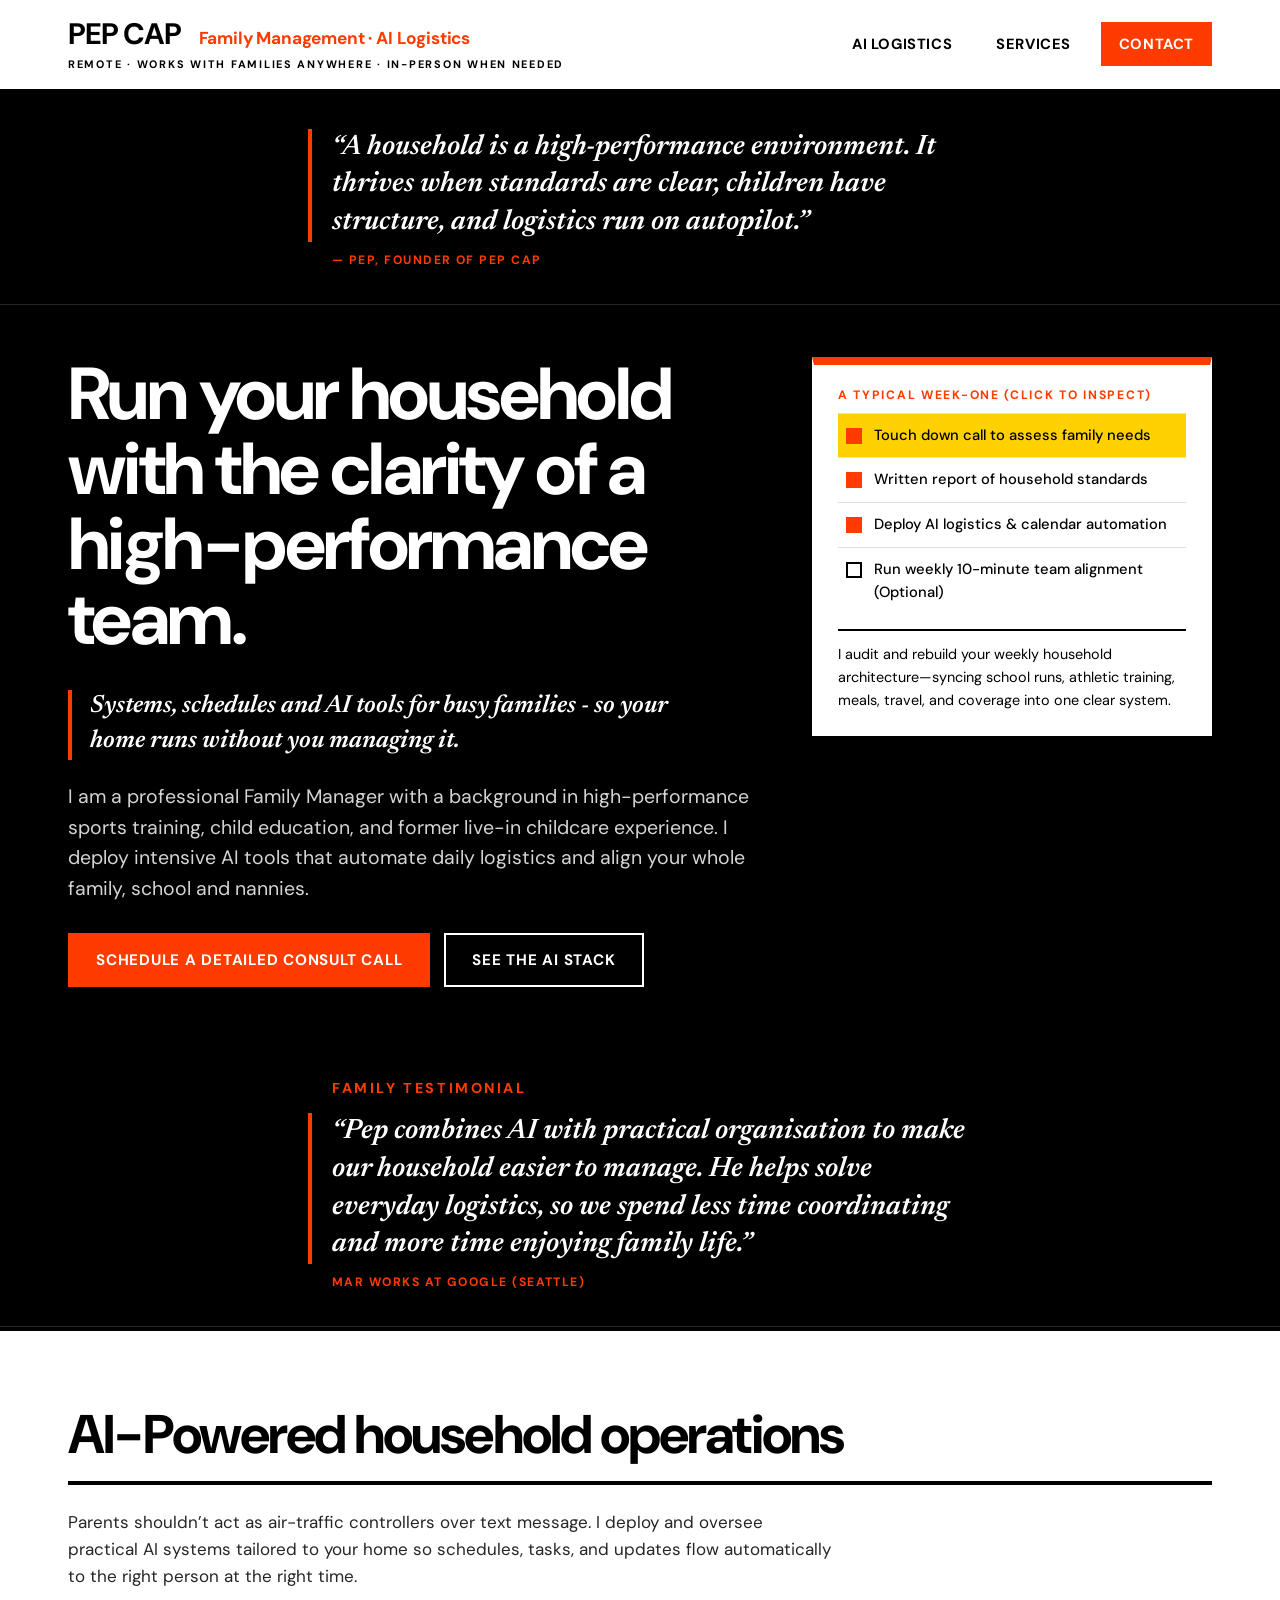
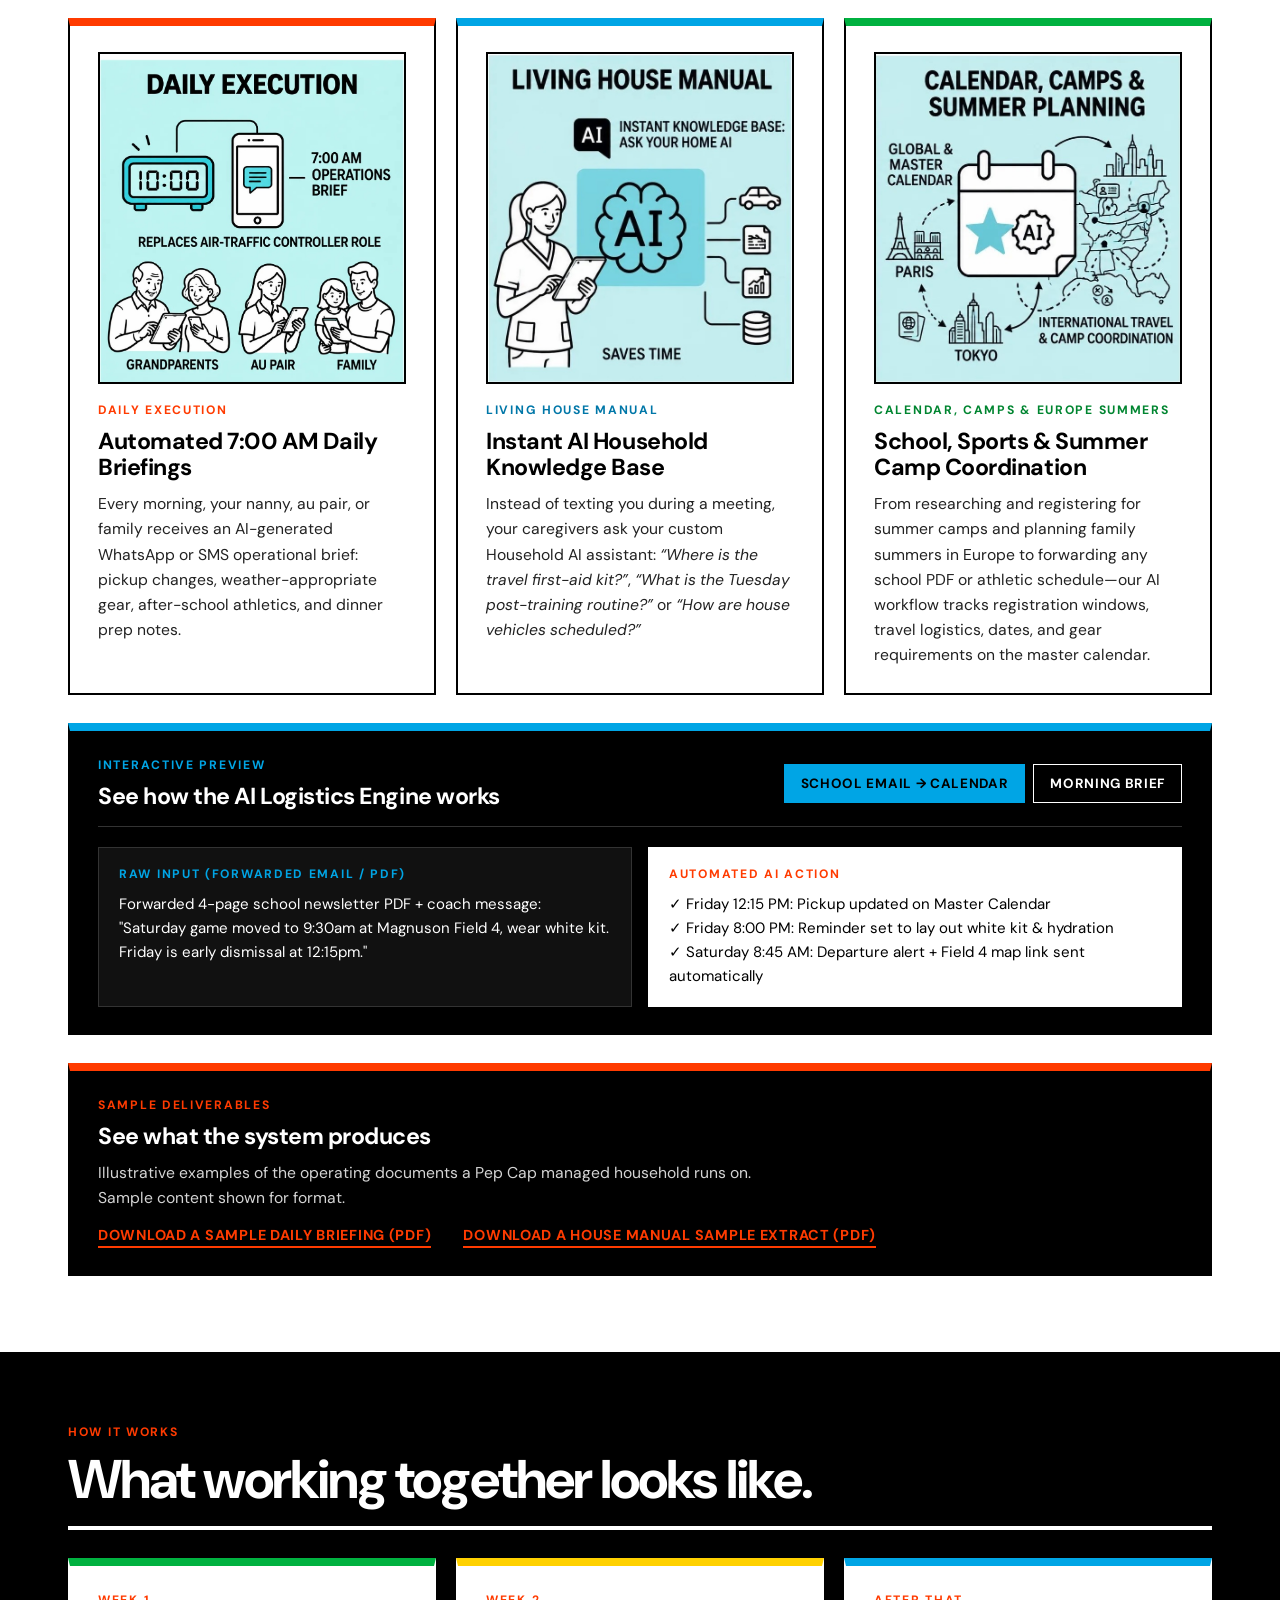
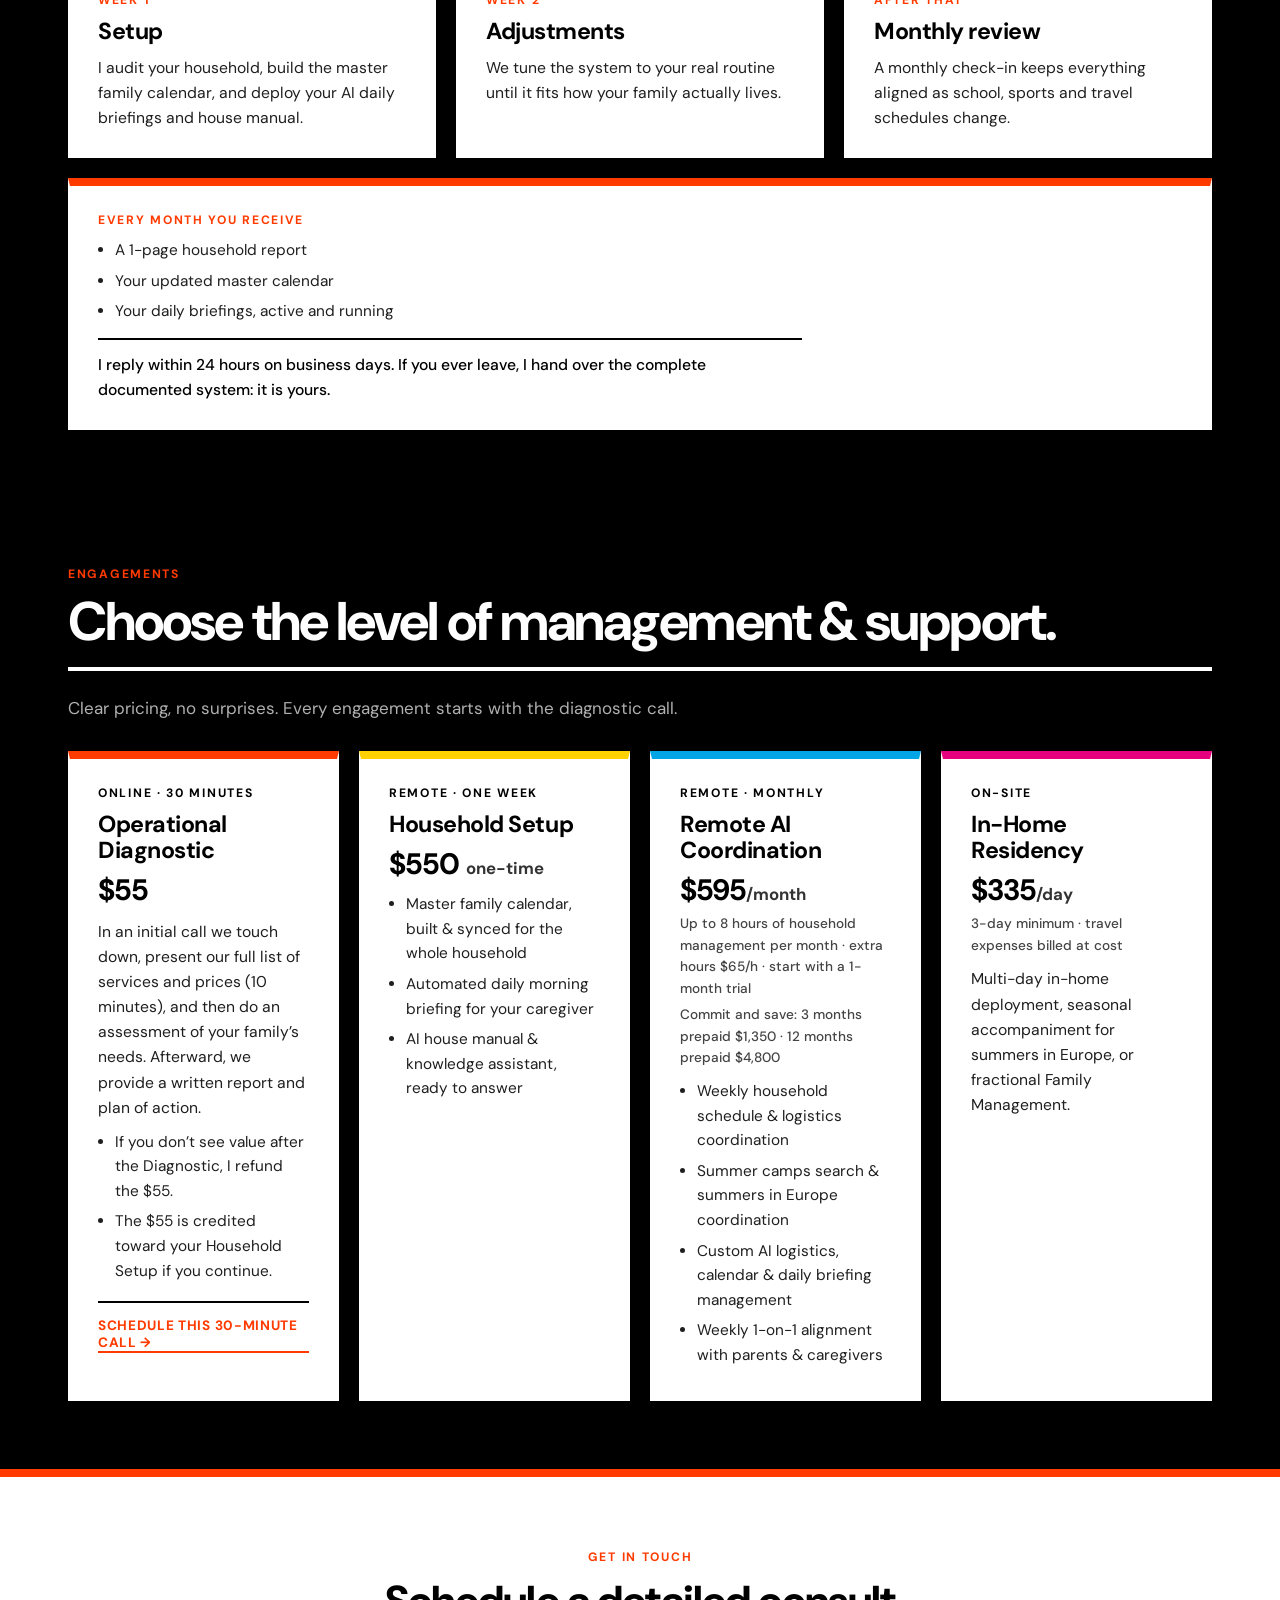
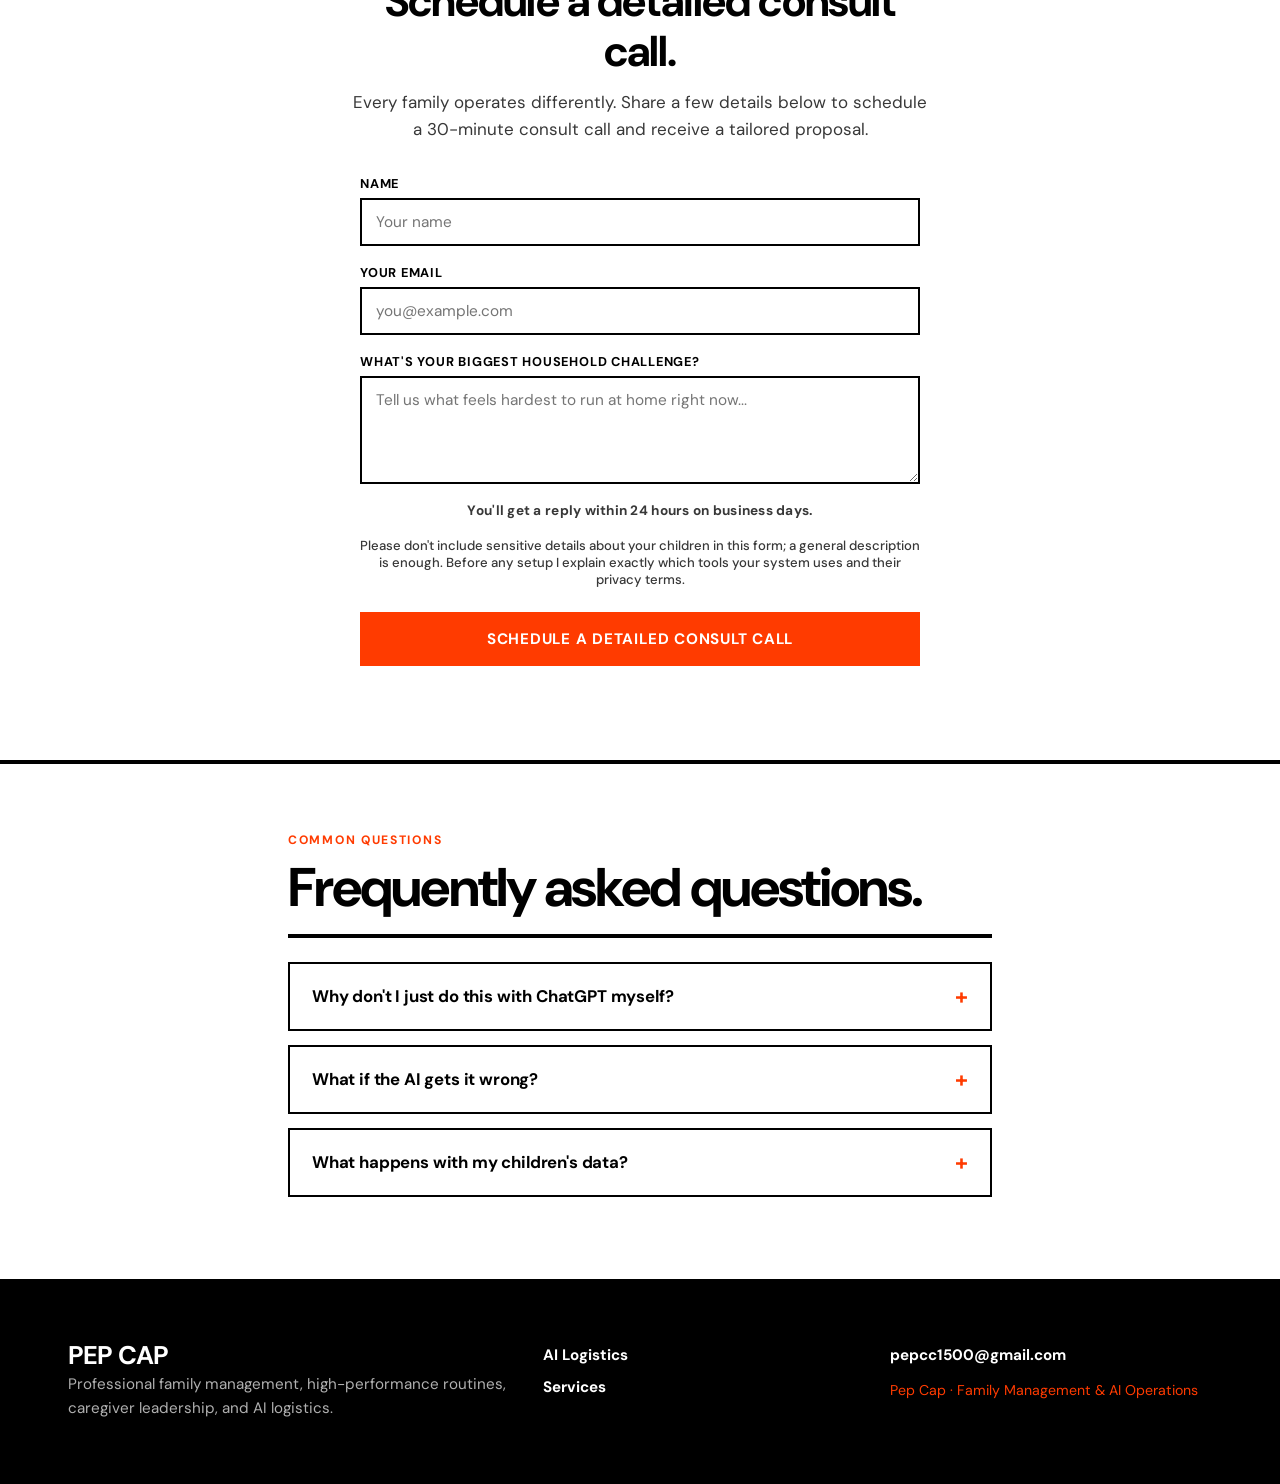
==== commit f84f61a3: "Update index.html" ====
--- a/index.html
+++ b/index.html
@@ -78,7 +78,7 @@
       <div class="wrap">
         <p class="testimonial-label">Family testimonial</p>
         <blockquote>“Pep combines AI with practical organisation to make our household easier to manage. He helps solve everyday logistics, so we spend less time coordinating and more time enjoying family life.”</blockquote>
-        <cite>Mar · Parent, works at Google</cite>
+        <cite>Mar works at Google (Seattle)</cite>
       </div>
     </section>
 
--- a/styles.css
+++ b/styles.css
@@ -0,0 +1,1041 @@
+:root {
+  --bg: #000000;
+  --bar: #0a0a0a;
+  --ink: #ffffff;
+  --muted: #b0b0b0;
+  --line: #333333;
+  --line-heavy: #ffffff;
+  /* MoMA Exhibition Accent Palette */
+  --moma-orange: #ff3b00;
+  --moma-cyan: #00a5e5;
+  --moma-yellow: #ffd100;
+  --moma-green: #00b140;
+  --moma-magenta: #e6007e;
+  --sage: #ff3b00;
+  --sage-soft: #161616;
+  --deep: #000000;
+  --gold: #ff3b00;
+  --cream: #000000;
+  --card: #0a0a0a;
+  --btn: #ff3b00;
+  --btn-ink: #ffffff;
+  --serif: "Newsreader", Georgia, "Times New Roman", serif;
+  --sans: "DM Sans", "Helvetica Neue", Helvetica, Arial, sans-serif;
+  box-sizing: border-box;
+  padding-top: env(safe-area-inset-top, 0px);
+  padding-bottom: env(safe-area-inset-bottom, 0px);
+}
+
+html {
+  scroll-padding-top: 96px;
+  scroll-behavior: smooth;
+}
+
+*, *::before, *::after {
+  box-sizing: border-box;
+}
+
+body {
+  margin: 0;
+  background: var(--bg);
+  color: var(--ink);
+  font: 17px/1.6 var(--sans);
+  -webkit-font-smoothing: antialiased;
+  -webkit-text-size-adjust: 100%;
+}
+
+/* MoMA-style Neo-Grotesque Bold Display Headings */
+h1, h2, h3 {
+  font-family: var(--sans);
+  font-weight: 700;
+  line-height: 1.02;
+  letter-spacing: -0.035em;
+  margin: 0 0 0.45em;
+  color: var(--ink);
+}
+
+h1 {
+  font-size: clamp(2.7rem, 5.8vw, 4.6rem);
+}
+
+h2 {
+  font-size: clamp(2.1rem, 4.5vw, 3.4rem);
+  padding-bottom: 18px;
+  border-bottom: 4px solid currentColor;
+  margin-bottom: 24px;
+}
+
+h3 {
+  font-size: 1.45rem;
+  line-height: 1.15;
+  letter-spacing: -0.02em;
+}
+
+p {
+  margin: 0 0 1em;
+  color: var(--muted);
+  max-width: 64ch;
+}
+
+a {
+  color: inherit;
+}
+
+a:focus-visible, summary:focus-visible, button:focus-visible {
+  outline: 2px solid var(--moma-orange);
+  outline-offset: 3px;
+}
+
+.eyebrow {
+  display: block;
+  font: 700 0.76rem var(--sans);
+  letter-spacing: 0.14em;
+  text-transform: uppercase;
+  color: var(--moma-orange);
+  margin-bottom: 12px;
+}
+
+.wrap {
+  max-width: 1200px;
+  margin: 0 auto;
+  padding: 0 28px;
+}
+
+section {
+  padding: 68px 0;
+}
+
+/* Header — White MoMA Institutional Bar */
+.site-header {
+  position: sticky;
+  top: 0;
+  z-index: 10;
+  background: #ffffff;
+  color: #000000;
+  border-bottom: 4px solid #000000;
+}
+
+.head {
+  display: flex;
+  align-items: center;
+  justify-content: space-between;
+  gap: 20px;
+  flex-wrap: nowrap;
+  padding-top: 18px;
+  padding-bottom: 18px;
+}
+
+.brand {
+  font: 700 clamp(1.35rem, 2.4vw, 1.85rem)/1.1 var(--sans);
+  letter-spacing: -0.03em;
+  text-decoration: none;
+  color: #000000;
+  min-width: 0;
+}
+
+.brand b {
+  font-weight: 700;
+  text-transform: uppercase;
+  letter-spacing: -0.04em;
+  color: #000000;
+}
+
+.brand span {
+  font-weight: 700;
+  color: var(--moma-orange);
+  font-size: clamp(0.92rem, 1.35vw, 1.12rem);
+  letter-spacing: -0.01em;
+  margin-left: 14px;
+}
+
+.brand-cities {
+  display: block;
+  font: 700 0.68rem var(--sans);
+  letter-spacing: 0.16em;
+  color: #000000;
+  margin-top: 6px;
+}
+
+.nav {
+  display: flex;
+  align-items: center;
+  justify-content: flex-end;
+  gap: 8px;
+  margin-left: auto;
+  flex-shrink: 0;
+}
+
+.nav::-webkit-scrollbar {
+  display: none;
+}
+
+.nav a {
+  flex: none;
+  font: 700 0.92rem var(--sans);
+  text-transform: uppercase;
+  letter-spacing: 0.04em;
+  color: #000000;
+  text-decoration: none;
+  padding: 10px 16px;
+  border: 2px solid transparent;
+}
+
+.nav a:hover {
+  border-color: #000000;
+  background: var(--moma-yellow);
+}
+
+.nav a.cta {
+  background: var(--moma-orange);
+  color: #ffffff;
+  font-weight: 700;
+  margin-left: 4px;
+  border-color: var(--moma-orange);
+}
+
+.nav a.cta:hover {
+  background: #000000;
+  color: #ffffff;
+  border-color: #000000;
+}
+
+@media (max-width: 820px) {
+  .head {
+    flex-wrap: wrap;
+  }
+  .nav {
+    width: 100%;
+    justify-content: flex-start;
+    margin-left: 0;
+  }
+}
+
+/* Buttons — Sharp Architectural Rectangles with MoMA Red-Orange */
+.btn {
+  display: inline-block;
+  font: 700 0.95rem var(--sans);
+  text-transform: uppercase;
+  letter-spacing: 0.05em;
+  padding: 15px 26px;
+  border-radius: 0;
+  background: var(--moma-orange);
+  color: #ffffff;
+  text-decoration: none;
+  border: 2px solid var(--moma-orange);
+  cursor: pointer;
+  transition: background 0.15s ease, color 0.15s ease, border-color 0.15s ease;
+}
+
+.btn.ghost {
+  background: transparent;
+  color: var(--ink);
+  border-color: var(--ink);
+}
+
+.btn:hover {
+  background: #ffffff;
+  color: #000000;
+  border-color: #ffffff;
+}
+
+.btn.ghost:hover {
+  background: var(--moma-cyan);
+  color: #000000;
+  border-color: var(--moma-cyan);
+}
+
+/* Quote — Dark Exhibition Banner with MoMA Red-Orange Rule */
+.quote {
+  background: #000000;
+  color: #ffffff;
+  padding: 36px 0;
+  border-bottom: 1.5px solid #262626;
+}
+
+.quote .wrap {
+  max-width: 720px;
+  margin: 0 auto;
+}
+
+.quote blockquote {
+  margin: 0;
+  padding-left: 20px;
+  border-left: 4px solid var(--moma-orange);
+  font: italic 600 clamp(1.35rem, 2.3vw, 1.75rem)/1.35 var(--serif);
+  color: #ffffff;
+}
+
+.quote cite {
+  display: block;
+  margin-top: 10px;
+  padding-left: 24px;
+  font: 700 0.76rem var(--sans);
+  text-transform: uppercase;
+  letter-spacing: 0.12em;
+  font-style: normal;
+  color: var(--moma-orange);
+}
+
+.quote .testimonial-label {
+  margin: 0 0 16px;
+  padding-left: 24px;
+  font: 700 0.9rem var(--sans);
+  letter-spacing: 0.18em;
+  text-transform: uppercase;
+  color: var(--moma-orange);
+}
+
+/* Hero — Dark Background with Crisp White Checklist Card */
+.hero {
+  display: grid;
+  gap: 48px;
+  align-items: start;
+  padding-top: 52px;
+  padding-bottom: 56px;
+}
+
+@media (min-width: 860px) {
+  .hero {
+    grid-template-columns: 1.35fr 0.78fr;
+  }
+}
+
+.lead {
+  font-size: 1.22rem;
+  line-height: 1.58;
+  color: #d4d4d4;
+}
+
+.cta-row {
+  display: flex;
+  flex-wrap: wrap;
+  gap: 14px;
+  margin-top: 28px;
+}
+
+/* Boxes & Plan — High-Contrast Black & White Cards */
+.box {
+  background: var(--card);
+  border: 2px solid var(--ink);
+  border-radius: 0;
+  padding: 26px 28px;
+}
+
+.box .eyebrow {
+  margin-bottom: 10px;
+  color: var(--moma-orange);
+}
+
+.box p {
+  margin: 0;
+  font-size: 0.98rem;
+}
+
+/* Hero Plan Card — Inverted Crisp White Card with MoMA Yellow & Orange Accents */
+.box.plan {
+  max-width: 400px;
+  margin-left: auto;
+  padding: 22px 24px;
+  background: #ffffff;
+  color: #000000;
+  border: 2px solid #ffffff;
+  border-top: 8px solid var(--moma-orange);
+}
+
+.box.plan .eyebrow {
+  color: var(--moma-orange);
+}
+
+.plan ul {
+  list-style: none;
+  margin: 8px 0 0;
+  padding: 0;
+}
+
+.plan li {
+  display: flex;
+  gap: 12px;
+  padding: 10px 8px;
+  border-top: 1px solid #e0e0e0;
+  color: #000000;
+  font-size: 0.92rem;
+  font-weight: 500;
+  cursor: pointer;
+}
+
+.plan li:hover,
+.plan li.active {
+  background: var(--moma-yellow);
+}
+
+.plan li::before {
+  content: "";
+  flex: none;
+  width: 16px;
+  height: 16px;
+  margin-top: 4px;
+  border: 2px solid #000000;
+  border-radius: 0;
+}
+
+.plan li.done::before {
+  background: var(--moma-orange);
+  border-color: var(--moma-orange);
+}
+
+.plan-note {
+  margin-top: 14px !important;
+  padding-top: 12px;
+  border-top: 2px solid #000000;
+  font-size: 0.9rem !important;
+  color: #000000 !important;
+}
+
+/* White Gallery Section (#ai-logistics) with MoMA Exhibition Color Blocks */
+.light-section {
+  background: #ffffff;
+  color: #000000;
+  padding: 76px 0;
+  border-top: 4px solid #000000;
+  border-bottom: 4px solid #000000;
+}
+
+.light-section h2,
+.light-section h3 {
+  color: #000000;
+}
+
+.light-section > .wrap > .eyebrow {
+  color: var(--moma-orange);
+}
+
+.light-section p {
+  color: #262626;
+}
+
+.light-section .box {
+  background: #ffffff;
+  color: #000000;
+  border: 2px solid #000000;
+  border-top-width: 8px;
+}
+
+/* Distinct MoMA Exhibition Top Bars on the 3 AI Cards */
+.light-section .cols.three .box:nth-child(1) {
+  border-top-color: var(--moma-orange);
+}
+.light-section .cols.three .box:nth-child(1) .eyebrow {
+  color: var(--moma-orange);
+}
+
+.light-section .cols.three .box:nth-child(2) {
+  border-top-color: var(--moma-cyan);
+}
+.light-section .cols.three .box:nth-child(2) .eyebrow {
+  color: #0077a8;
+}
+
+.light-section .cols.three .box:nth-child(3) {
+  border-top-color: var(--moma-green);
+}
+.light-section .cols.three .box:nth-child(3) .eyebrow {
+  color: #008530;
+}
+
+.light-section .box p {
+  color: #222222;
+}
+
+.ai-card-img {
+  display: block;
+  width: 100%;
+  height: auto;
+  aspect-ratio: 330 / 355;
+  object-fit: cover;
+  margin-bottom: 18px;
+  border: 2px solid #000000;
+}
+
+/* Dark AI Demo Card Inside White Section */
+.light-section .box.ai-demo {
+  background: #000000;
+  color: #ffffff;
+  border: 2px solid #000000;
+  border-top: 8px solid var(--moma-cyan);
+  margin-top: 28px;
+}
+
+.light-section .box.ai-demo h3 {
+  color: #ffffff;
+}
+
+.light-section .box.ai-demo .eyebrow {
+  color: var(--moma-cyan);
+}
+
+/* Grids */
+.cols {
+  display: grid;
+  gap: 20px;
+  margin-top: 28px;
+}
+
+@media (min-width: 720px) {
+  .cols.three {
+    grid-template-columns: repeat(3, 1fr);
+  }
+  .cols.two {
+    grid-template-columns: repeat(2, 1fr);
+  }
+}
+
+.ai-demo-head {
+  display: flex;
+  flex-wrap: wrap;
+  justify-content: space-between;
+  align-items: center;
+  gap: 16px;
+  margin-bottom: 20px;
+  padding-bottom: 16px;
+  border-bottom: 1px solid #333333;
+}
+
+.ai-demo-head h3 {
+  margin: 0;
+}
+
+.ai-tabs {
+  display: flex;
+  flex-wrap: wrap;
+  gap: 8px;
+}
+
+.ai-tab {
+  font: 700 0.84rem var(--sans);
+  text-transform: uppercase;
+  letter-spacing: 0.05em;
+  padding: 10px 16px;
+  border-radius: 0;
+  border: 1.5px solid #ffffff;
+  background: transparent;
+  color: #ffffff;
+  cursor: pointer;
+}
+
+.ai-tab.active {
+  background: var(--moma-cyan);
+  color: #000000;
+  border-color: var(--moma-cyan);
+}
+
+.ai-io {
+  display: grid;
+  gap: 16px;
+}
+
+@media (min-width: 720px) {
+  .ai-io {
+    grid-template-columns: 1fr 1fr;
+  }
+}
+
+.ai-pane {
+  background: #111111;
+  border: 1.5px solid #333333;
+  border-radius: 0;
+  padding: 18px 20px;
+}
+
+.ai-pane.ai-out {
+  background: #ffffff;
+  border-color: #ffffff;
+}
+
+.ai-pane.ai-out .eyebrow {
+  color: var(--moma-orange) !important;
+}
+
+.ai-pane.ai-out pre {
+  color: #000000 !important;
+}
+
+.ai-pane pre {
+  margin: 0;
+  white-space: pre-wrap;
+  font: 400 0.94rem/1.6 var(--sans);
+  color: #ffffff;
+}
+
+/* Engagements Section — Dark Background with MoMA Color-Accented White Cards */
+.cream {
+  background: #000000;
+  color: #ffffff;
+  padding-bottom: 0;
+}
+
+.cream .cols.three .box {
+  background: #ffffff;
+  color: #000000;
+  border: 2px solid #ffffff;
+  border-top: 8px solid var(--moma-orange);
+}
+
+.cream .cols.three .box:nth-child(2) {
+  background: #ffffff;
+  border-color: #ffffff;
+  border-top: 8px solid var(--moma-yellow);
+}
+
+.cream .cols.three .box:nth-child(3) {
+  border-top-color: var(--moma-cyan);
+}
+
+.cream .cols.three .box h3,
+.cream .cols.three .box .price,
+.cream .cols.three .box .fee {
+  color: #000000;
+}
+
+.cream .cols.three .box .schedule-link {
+  color: var(--moma-orange);
+  border-color: var(--moma-orange);
+}
+
+.cream .cols.three .box .eyebrow {
+  color: #000000;
+}
+
+.cream .cols.three .box p,
+.cream .cols.three .box ul.pts {
+  color: #1f1f1f;
+}
+
+.cream .cols.three .box .card-foot {
+  border-top: 2px solid #000000;
+}
+
+/* Pricing & Lists */
+.price {
+  font: 700 1.85rem/1.1 var(--sans);
+  letter-spacing: -0.03em;
+  margin: 8px 0 12px;
+  color: var(--ink);
+}
+
+.box ul.pts {
+  padding-left: 1.1em;
+  margin: 10px 0 0;
+  color: var(--muted);
+  font-size: 0.96rem;
+}
+
+.box ul.pts li {
+  margin-bottom: 6px;
+}
+
+.card-foot {
+  display: flex;
+  align-items: center;
+  justify-content: space-between;
+  gap: 12px;
+  margin-top: 18px;
+  padding-top: 14px;
+  border-top: 1.5px solid var(--ink);
+}
+
+.fee {
+  font: 700 1.35rem var(--sans);
+  letter-spacing: -0.02em;
+  color: var(--ink);
+}
+
+.schedule-link {
+  display: inline-block;
+  font: 700 0.85rem var(--sans);
+  text-transform: uppercase;
+  letter-spacing: 0.05em;
+  color: var(--moma-orange);
+  text-decoration: none;
+  border-bottom: 2px solid var(--moma-orange);
+}
+
+.schedule-link:hover {
+  opacity: 0.75;
+}
+
+/* Contact & Consult Form — Unboxed, Centered on White Background */
+.consult-white {
+  margin-top: 68px;
+  padding: 72px 0;
+  background: #ffffff;
+  color: #000000;
+  border-top: 8px solid var(--moma-orange);
+}
+
+.consult-centered {
+  max-width: 640px;
+  margin: 0 auto;
+  text-align: center;
+}
+
+.consult-centered .eyebrow {
+  color: var(--moma-orange);
+}
+
+.consult-centered h3 {
+  color: #000000;
+  font-size: clamp(1.9rem, 3.8vw, 2.7rem);
+  margin-bottom: 12px;
+}
+
+.consult-centered p {
+  color: #383838;
+  margin-left: auto;
+  margin-right: auto;
+}
+
+.consult-form {
+  display: grid;
+  gap: 18px;
+  max-width: 560px;
+  margin: 32px auto 0;
+  background: transparent;
+  color: #000000;
+  border: 0;
+  padding: 0;
+  text-align: left;
+}
+
+.field {
+  display: flex;
+  flex-direction: column;
+  gap: 6px;
+}
+
+.field label {
+  font: 700 0.8rem var(--sans);
+  text-transform: uppercase;
+  letter-spacing: 0.06em;
+  color: #000000;
+}
+
+.field input,
+.field select,
+.field textarea {
+  width: 100%;
+  font: 400 0.96rem var(--sans);
+  color: #000000;
+  background: #ffffff;
+  border: 2px solid #000000;
+  border-radius: 0;
+  padding: 12px 14px;
+}
+
+.field input:focus,
+.field select:focus,
+.field textarea:focus {
+  outline: none;
+  border-color: var(--moma-orange);
+  background: #fffdf5;
+}
+
+.consult-form .btn {
+  background: var(--moma-orange);
+  color: #ffffff;
+  border-color: var(--moma-orange);
+  width: 100%;
+  margin-top: 6px;
+}
+
+.consult-form .btn:hover {
+  background: #000000;
+  color: #ffffff;
+  border-color: #000000;
+}
+
+.form-status {
+  margin: 4px 0 0;
+  font: 700 0.86rem var(--sans);
+  color: var(--moma-orange);
+  text-align: center;
+}
+
+/* Footer — Black & MoMA Accent Footer */
+footer.f {
+  background: #000000;
+  color: #ffffff;
+  padding: 56px 0 48px;
+  border-top: 4px solid #000000;
+}
+
+footer.f .wrap {
+  display: grid;
+  gap: 24px;
+}
+
+@media (min-width: 760px) {
+  footer.f .wrap {
+    grid-template-columns: 1.4fr 1fr 1fr;
+  }
+}
+
+footer.f b {
+  font: 700 1.6rem var(--sans);
+  text-transform: uppercase;
+  letter-spacing: -0.03em;
+  color: #ffffff;
+}
+
+footer.f p {
+  color: #b0b0b0;
+  font-size: 0.95rem;
+}
+
+footer.f a {
+  display: block;
+  text-decoration: none;
+  padding: 4px 0;
+  font-weight: 700;
+  color: #ffffff;
+  font-size: 0.95rem;
+}
+
+footer.f a:hover {
+  color: var(--moma-yellow);
+  text-decoration: underline;
+}
+
+footer.f small {
+  display: block;
+  margin-top: 8px;
+  color: var(--moma-orange);
+}
+
+/* Hero subtitle */
+.hero-subtitle {
+  font: italic 600 clamp(1.2rem, 2.1vw, 1.55rem)/1.4 var(--serif);
+  color: #ffffff;
+  border-left: 4px solid var(--moma-orange);
+  padding-left: 18px;
+  margin: 0 0 22px;
+  max-width: 42ch;
+}
+
+/* Sample deliverables — dark card inside the white AI section */
+.light-section .box.sample-docs {
+  background: #000000;
+  color: #ffffff;
+  border: 2px solid #000000;
+  border-top: 8px solid var(--moma-orange);
+  margin-top: 28px;
+}
+
+.light-section .box.sample-docs h3 {
+  color: #ffffff;
+}
+
+.light-section .box.sample-docs p {
+  color: #d4d4d4;
+}
+
+.sample-links {
+  display: flex;
+  flex-wrap: wrap;
+  gap: 14px 32px;
+  margin-top: 16px;
+}
+
+.sample-link {
+  display: inline-block;
+  font: 700 0.9rem var(--sans);
+  text-transform: uppercase;
+  letter-spacing: 0.05em;
+  color: var(--moma-orange);
+  text-decoration: none;
+  border-bottom: 2px solid var(--moma-orange);
+  padding-bottom: 2px;
+}
+
+.sample-link:hover {
+  opacity: 0.75;
+}
+
+/* 24-hour reply note above the form button */
+.reply-note {
+  margin: 0;
+  text-align: center;
+  font: 700 0.85rem var(--sans);
+  letter-spacing: 0.02em;
+  color: #383838;
+}
+
+/* Mobile nav fix — keep CONTACT button fully visible on ~390px screens */
+@media (max-width: 480px) {
+  .nav {
+    gap: 4px;
+  }
+  .nav a {
+    padding: 9px 9px;
+    font-size: 0.8rem;
+    letter-spacing: 0.02em;
+  }
+  .nav a.cta {
+    margin-left: 2px;
+  }
+}
+
+/* Four-service pricing grid */
+@media (min-width: 720px) {
+  .cols.three.services-grid {
+    grid-template-columns: repeat(2, 1fr);
+  }
+}
+
+@media (min-width: 1100px) {
+  .cols.three.services-grid {
+    grid-template-columns: repeat(4, 1fr);
+  }
+}
+
+.cream .cols.three .box:nth-child(4) {
+  border-top-color: var(--moma-magenta);
+}
+
+.price-unit {
+  font-size: 1.05rem;
+  font-weight: 700;
+  letter-spacing: 0;
+  color: #333333;
+}
+
+.cream .cols.three .box p.price-detail {
+  font-size: 0.85rem;
+  font-weight: 500;
+  color: #444444;
+  margin: -6px 0 10px;
+}
+
+/* How it works — dark section with white cards */
+.how {
+  background: #000000;
+  color: #ffffff;
+  padding-bottom: 0;
+}
+
+.how .cols.three .box {
+  background: #ffffff;
+  color: #000000;
+  border: 2px solid #ffffff;
+  border-top: 8px solid var(--moma-green);
+}
+
+.how .cols.three .box:nth-child(2) {
+  border-top-color: var(--moma-yellow);
+}
+
+.how .cols.three .box:nth-child(3) {
+  border-top-color: var(--moma-cyan);
+}
+
+.how .cols.three .box h3 {
+  color: #000000;
+}
+
+.how .cols.three .box p {
+  color: #1f1f1f;
+}
+
+.how .box.how-every-month {
+  background: #ffffff;
+  color: #000000;
+  border: 2px solid #ffffff;
+  border-top: 8px solid var(--moma-orange);
+  margin-top: 20px;
+  margin-bottom: 68px;
+}
+
+.how .box.how-every-month ul.pts {
+  color: #1f1f1f;
+}
+
+.how .box.how-every-month .how-notes {
+  margin-top: 14px;
+  padding-top: 12px;
+  border-top: 2px solid #000000;
+  font-weight: 500;
+  color: #000000;
+}
+
+/* FAQ — white section with expandable items */
+.faq {
+  background: #ffffff;
+  color: #000000;
+  border-top: 4px solid #000000;
+}
+
+.faq .eyebrow {
+  color: var(--moma-orange);
+}
+
+.faq h2 {
+  color: #000000;
+}
+
+.faq-wrap {
+  max-width: 760px;
+}
+
+.faq-item {
+  border: 2px solid #000000;
+  padding: 0;
+  margin-bottom: 14px;
+  background: #ffffff;
+}
+
+.faq-item summary {
+  cursor: pointer;
+  list-style: none;
+  padding: 18px 22px;
+  font: 700 1.05rem var(--sans);
+  letter-spacing: -0.01em;
+  color: #000000;
+  display: flex;
+  justify-content: space-between;
+  align-items: center;
+  gap: 16px;
+}
+
+.faq-item summary::-webkit-details-marker {
+  display: none;
+}
+
+.faq-item summary::after {
+  content: "+";
+  flex: none;
+  font: 700 1.4rem var(--sans);
+  color: var(--moma-orange);
+}
+
+.faq-item[open] summary::after {
+  content: "\2212";
+}
+
+.faq-item summary:hover {
+  background: var(--moma-yellow);
+}
+
+.faq-item p {
+  margin: 0;
+  padding: 0 22px 18px;
+  color: #262626;
+  border-top: 1px solid #e0e0e0;
+  padding-top: 14px;
+}
+
+/* Privacy note under the consult form */
+.privacy-note {
+  margin: 0;
+  text-align: center;
+  font: 500 0.82rem var(--sans);
+  color: #555555;
+}
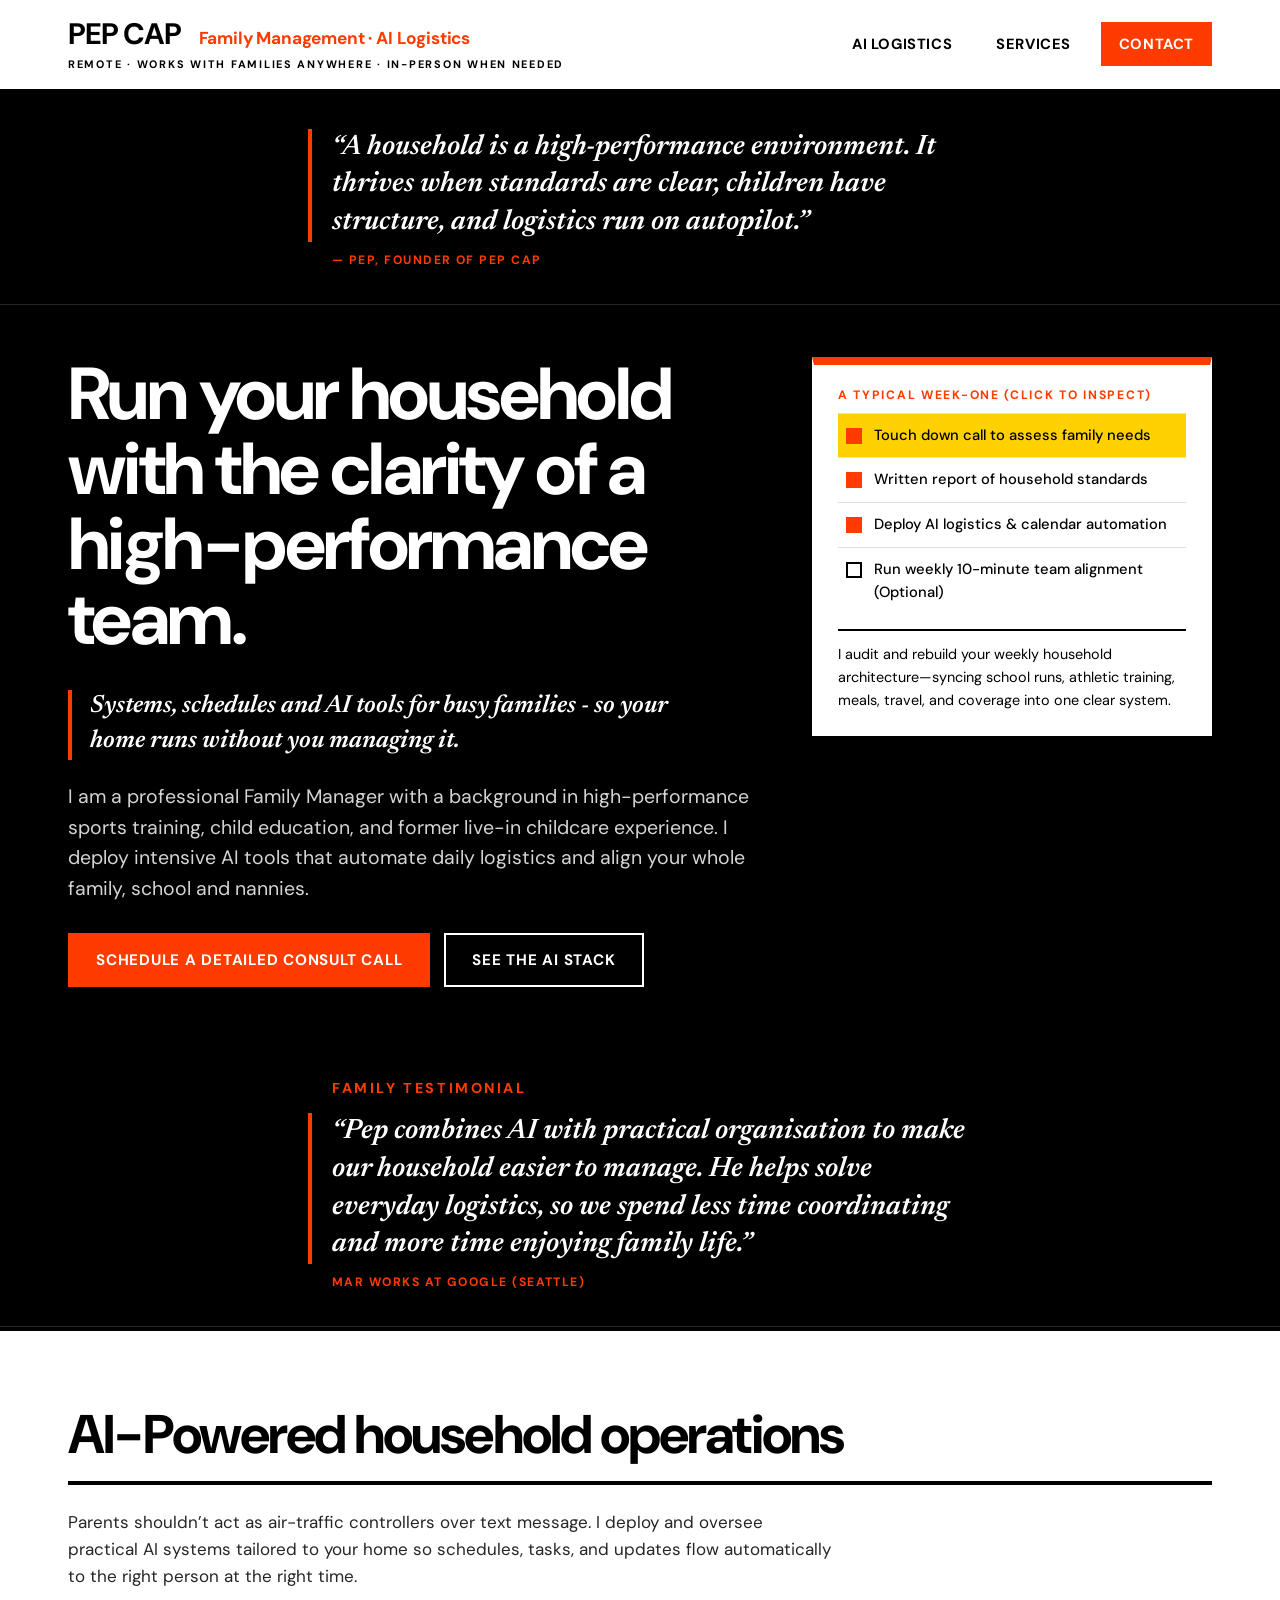
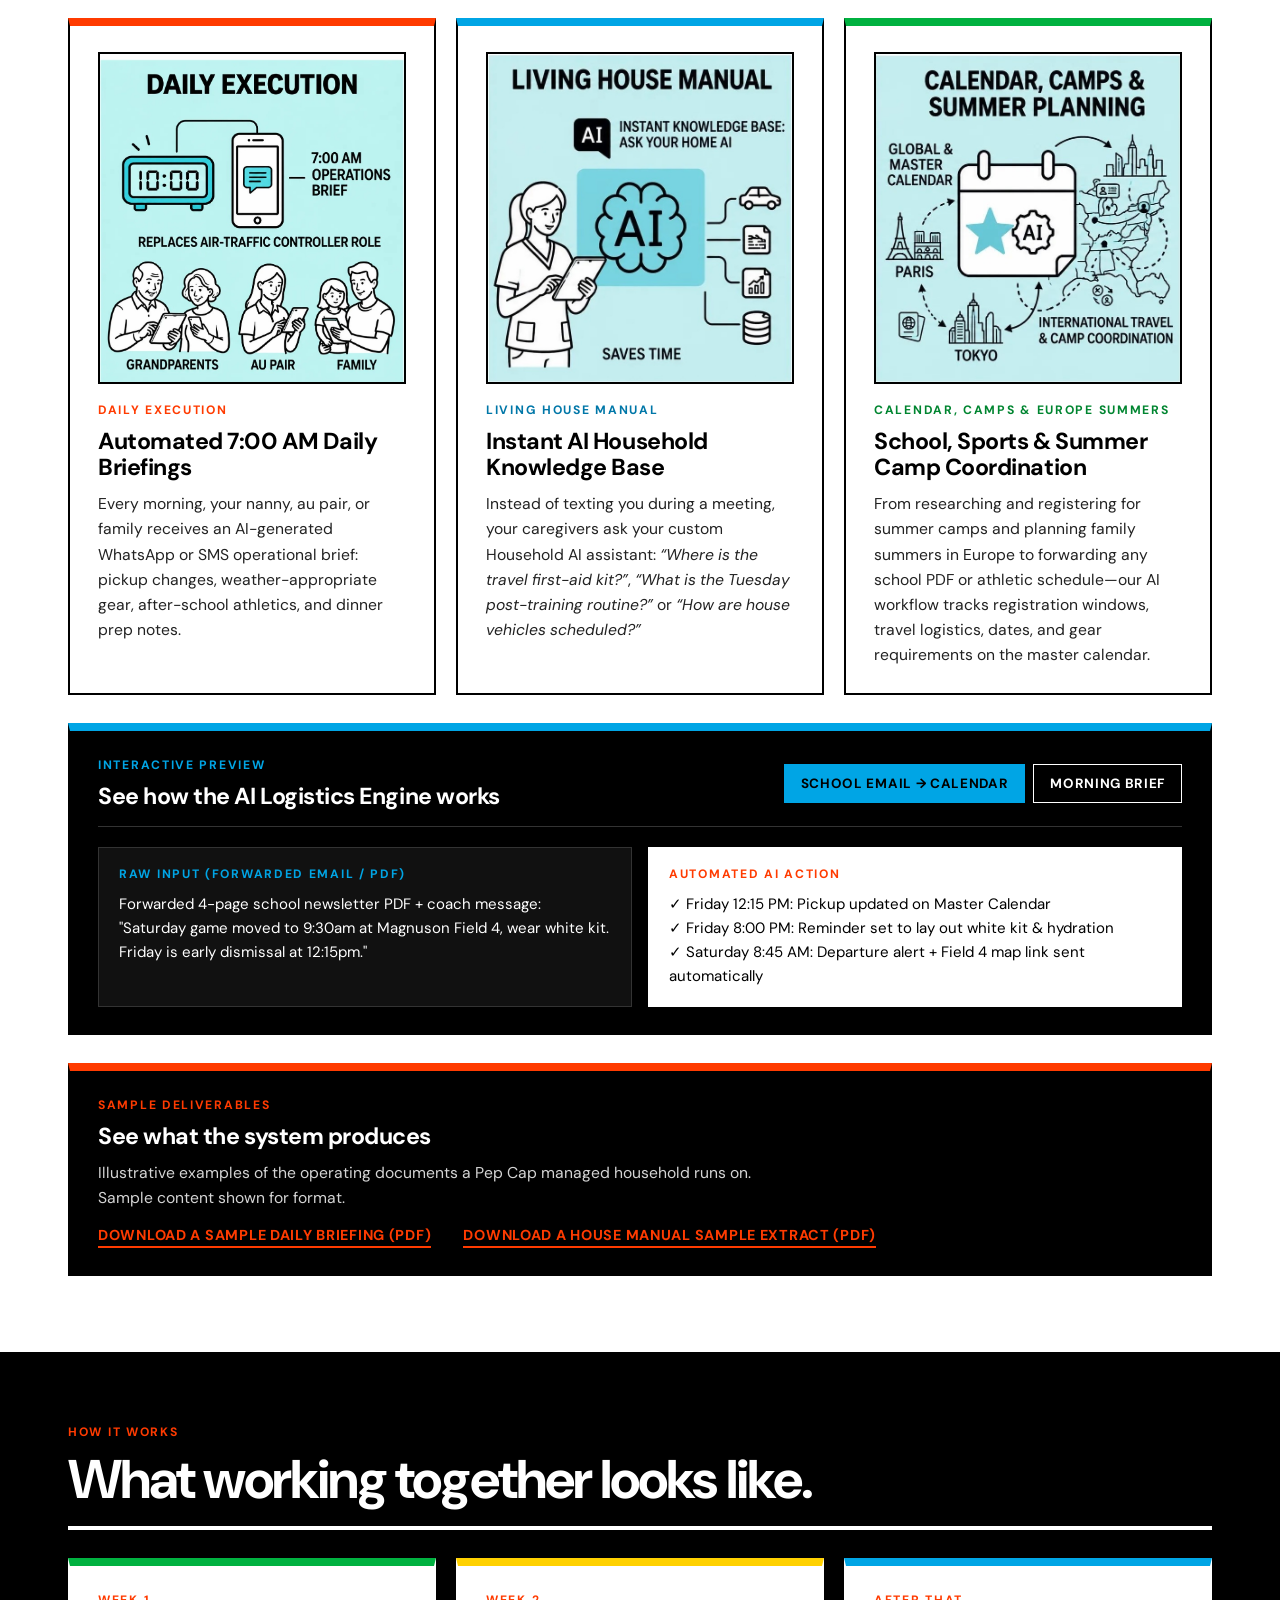
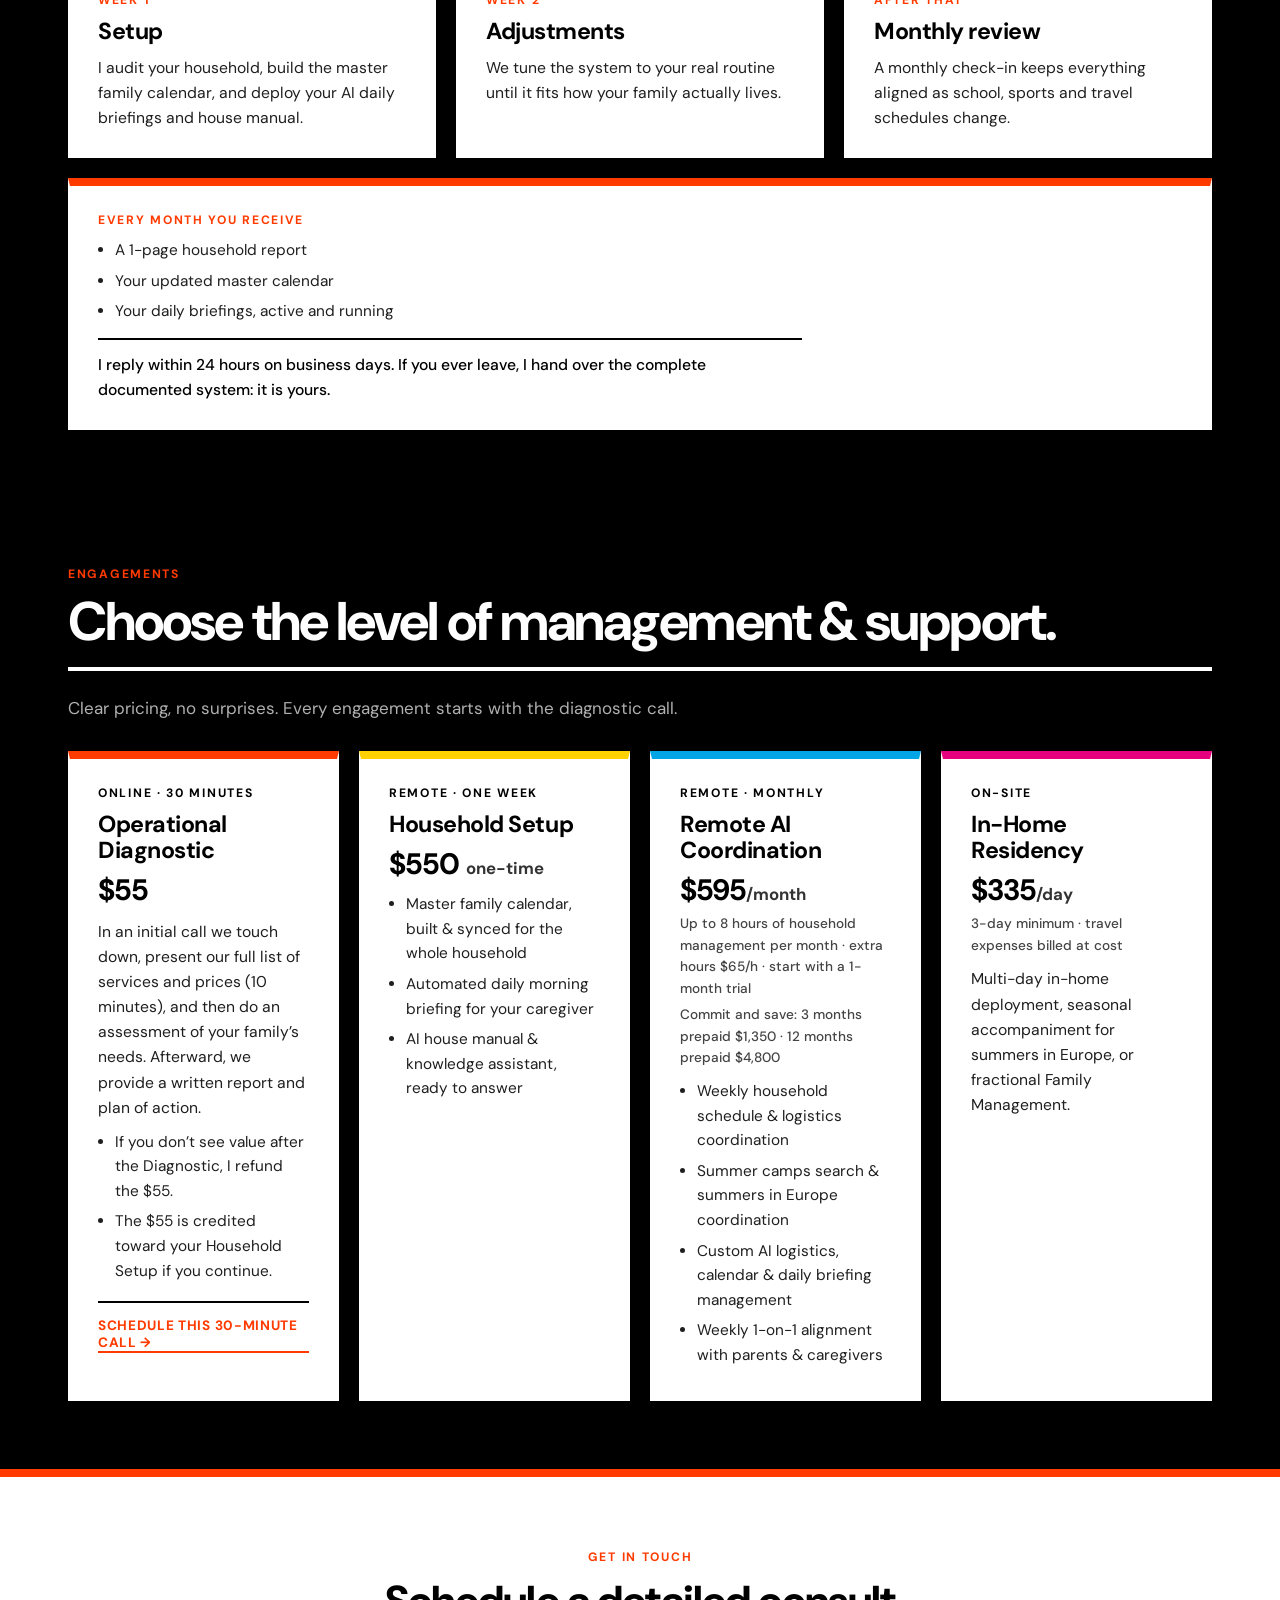
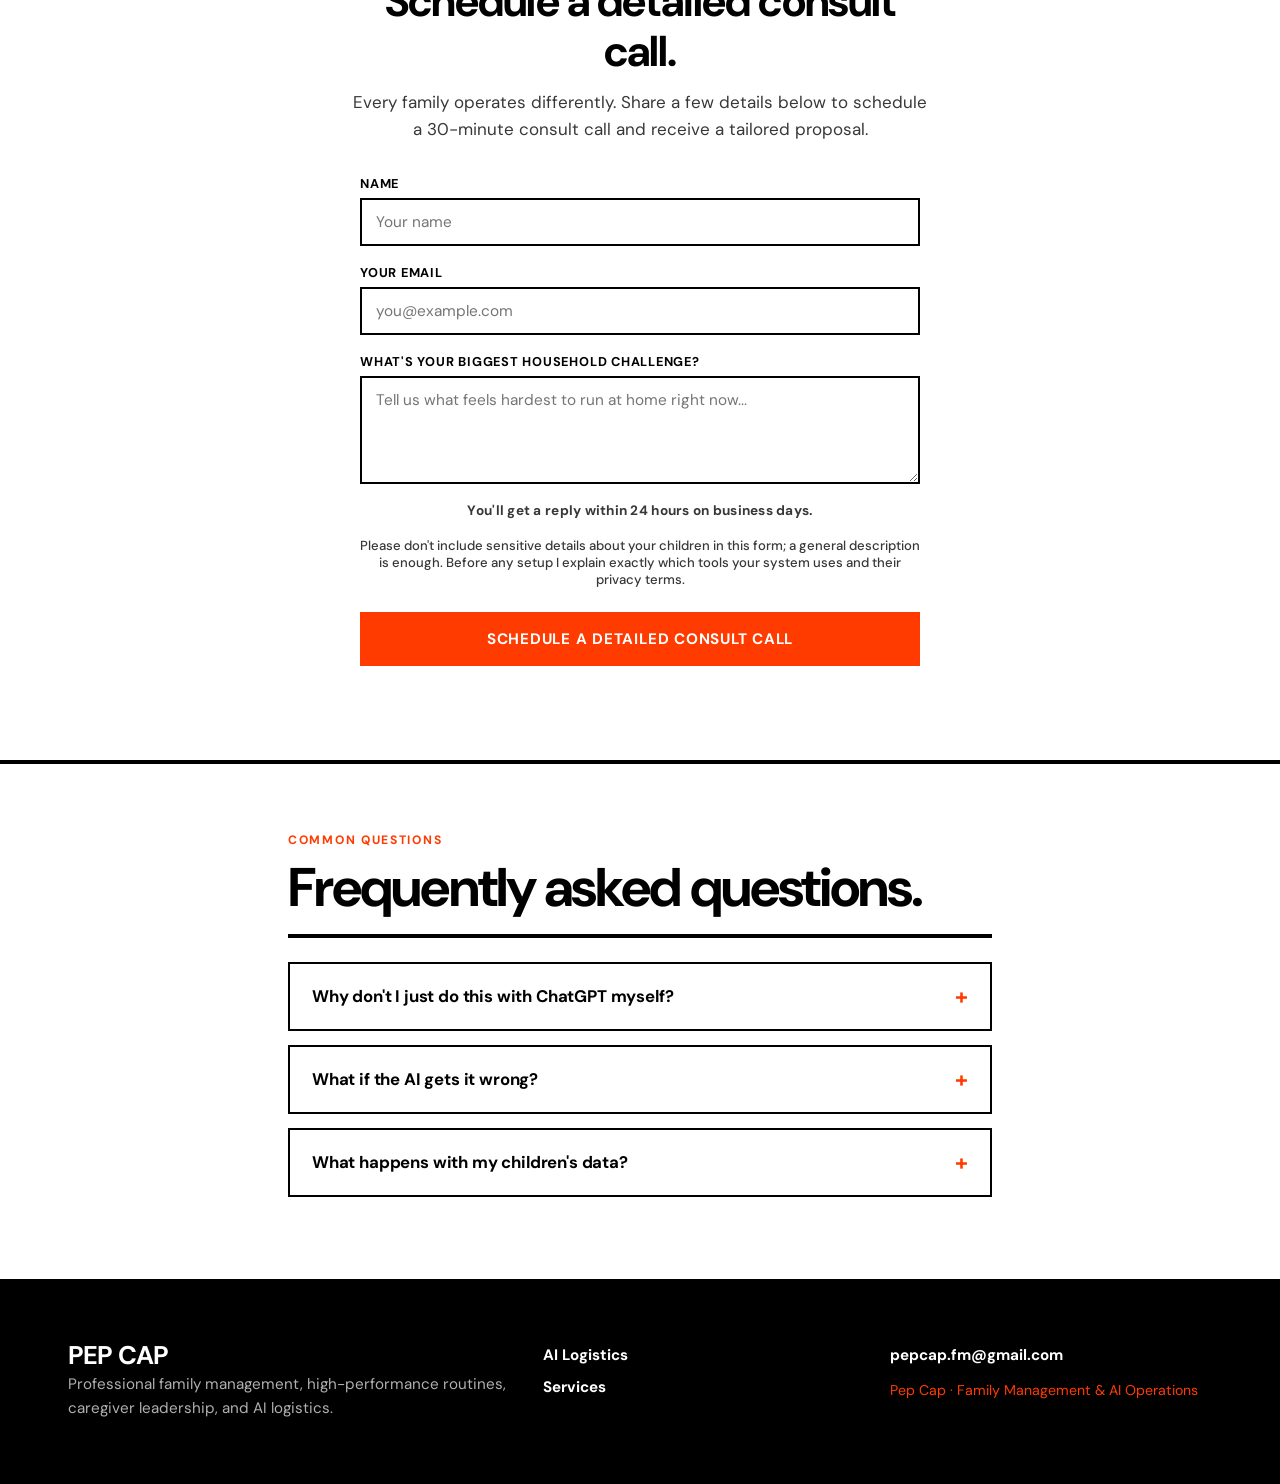
==== commit ce356af8: "Update index.html" ====
--- a/index.html
+++ b/index.html
@@ -247,7 +247,7 @@
           <h3>Schedule a detailed consult call.</h3>
           <p>Every family operates differently. Share a few details below to schedule a 30-minute consult call and receive a tailored proposal.</p>
 
-          <form class="consult-form" id="consult-form" action="https://formsubmit.co/pepcc1500@gmail.com" method="POST">
+          <form class="consult-form" id="consult-form" action="https://formsubmit.co/pepcap.fm@gmail.com" method="POST">
             <input type="hidden" name="_subject" value="New 30-Minute Consult Call Request · Pep Cap">
             <input type="hidden" name="_captcha" value="false">
             <input type="hidden" name="_template" value="table">
@@ -305,7 +305,7 @@
         <a href="#services">Services</a>
       </div>
       <div>
-        <a href="mailto:pepcc1500@gmail.com">pepcc1500@gmail.com</a>
+        <a href="mailto:pepcap.fm@gmail.com">pepcap.fm@gmail.com</a>
         <small>Pep Cap · Family Management &amp; AI Operations</small>
       </div>
     </div>
@@ -314,3 +314,5 @@
   <script src="script.js"></script>
 </body>
 </html>
+
+<!-- testimonial attribution update -->
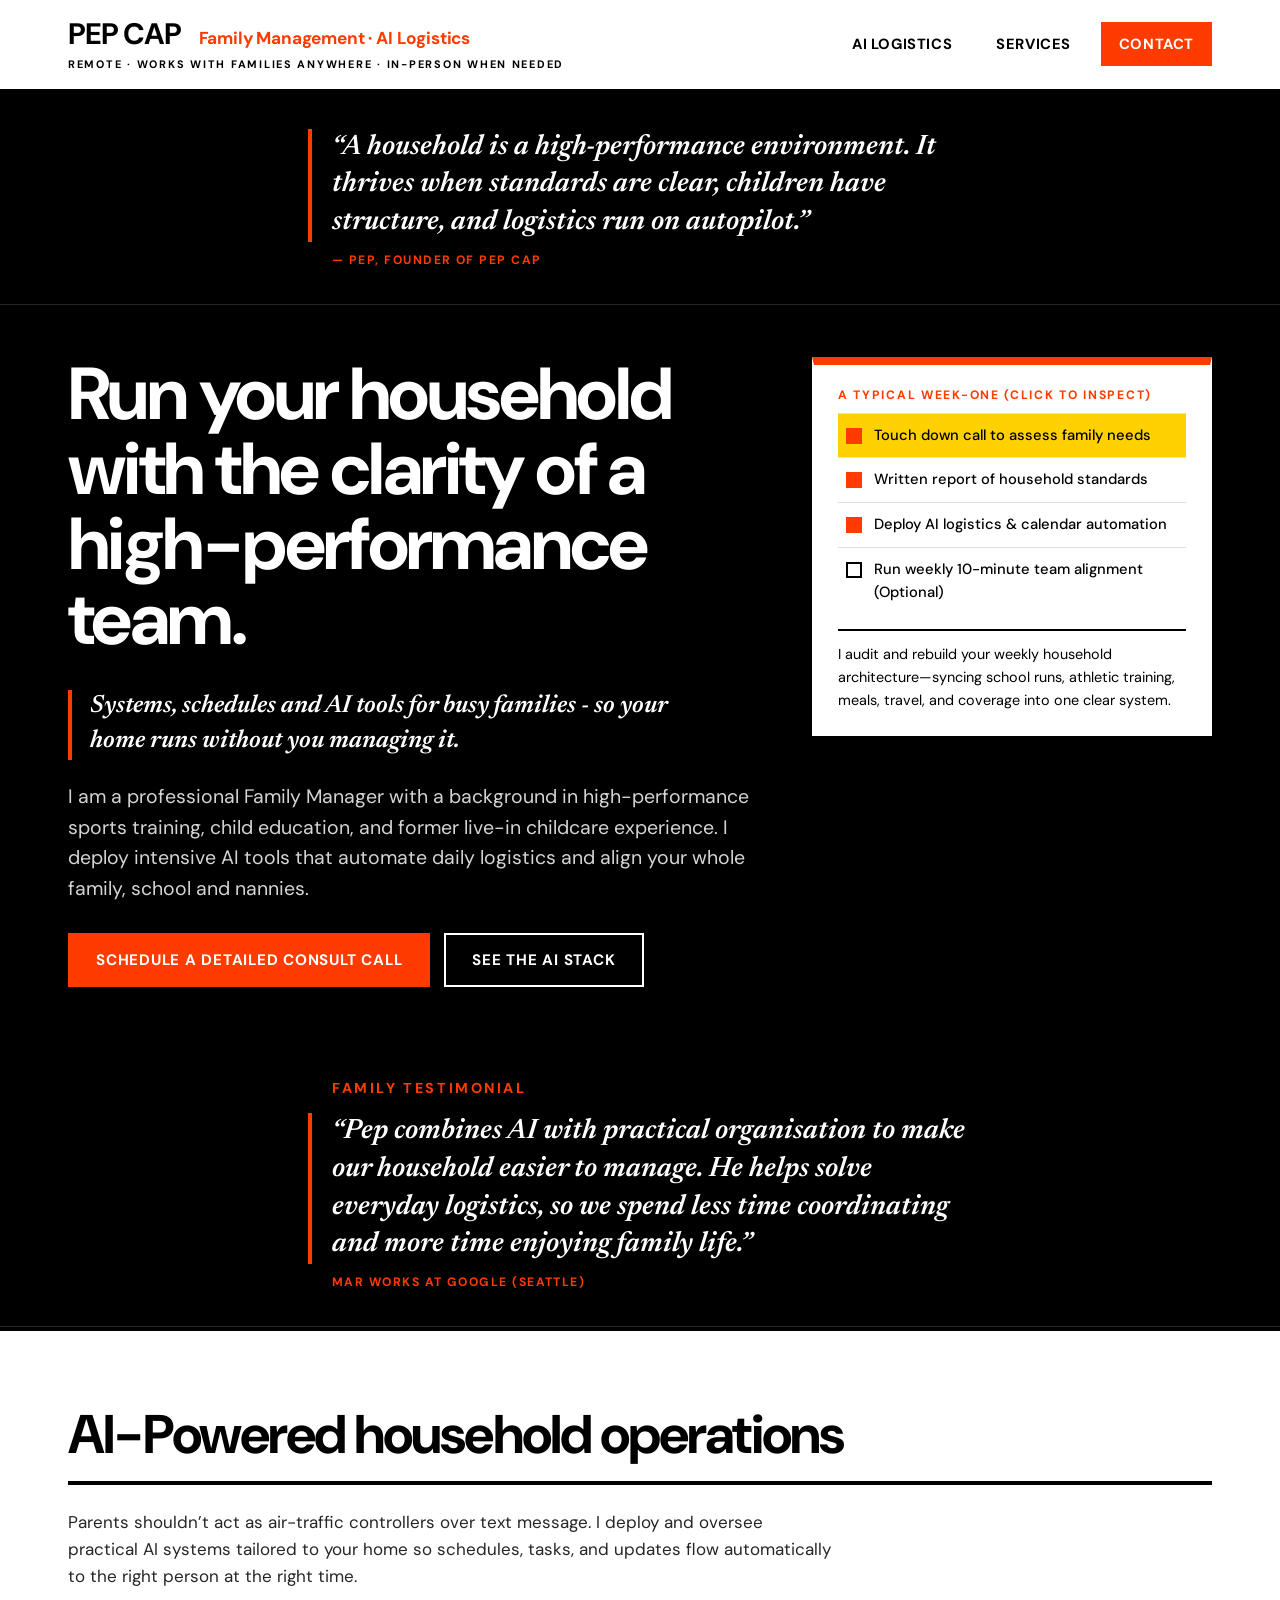
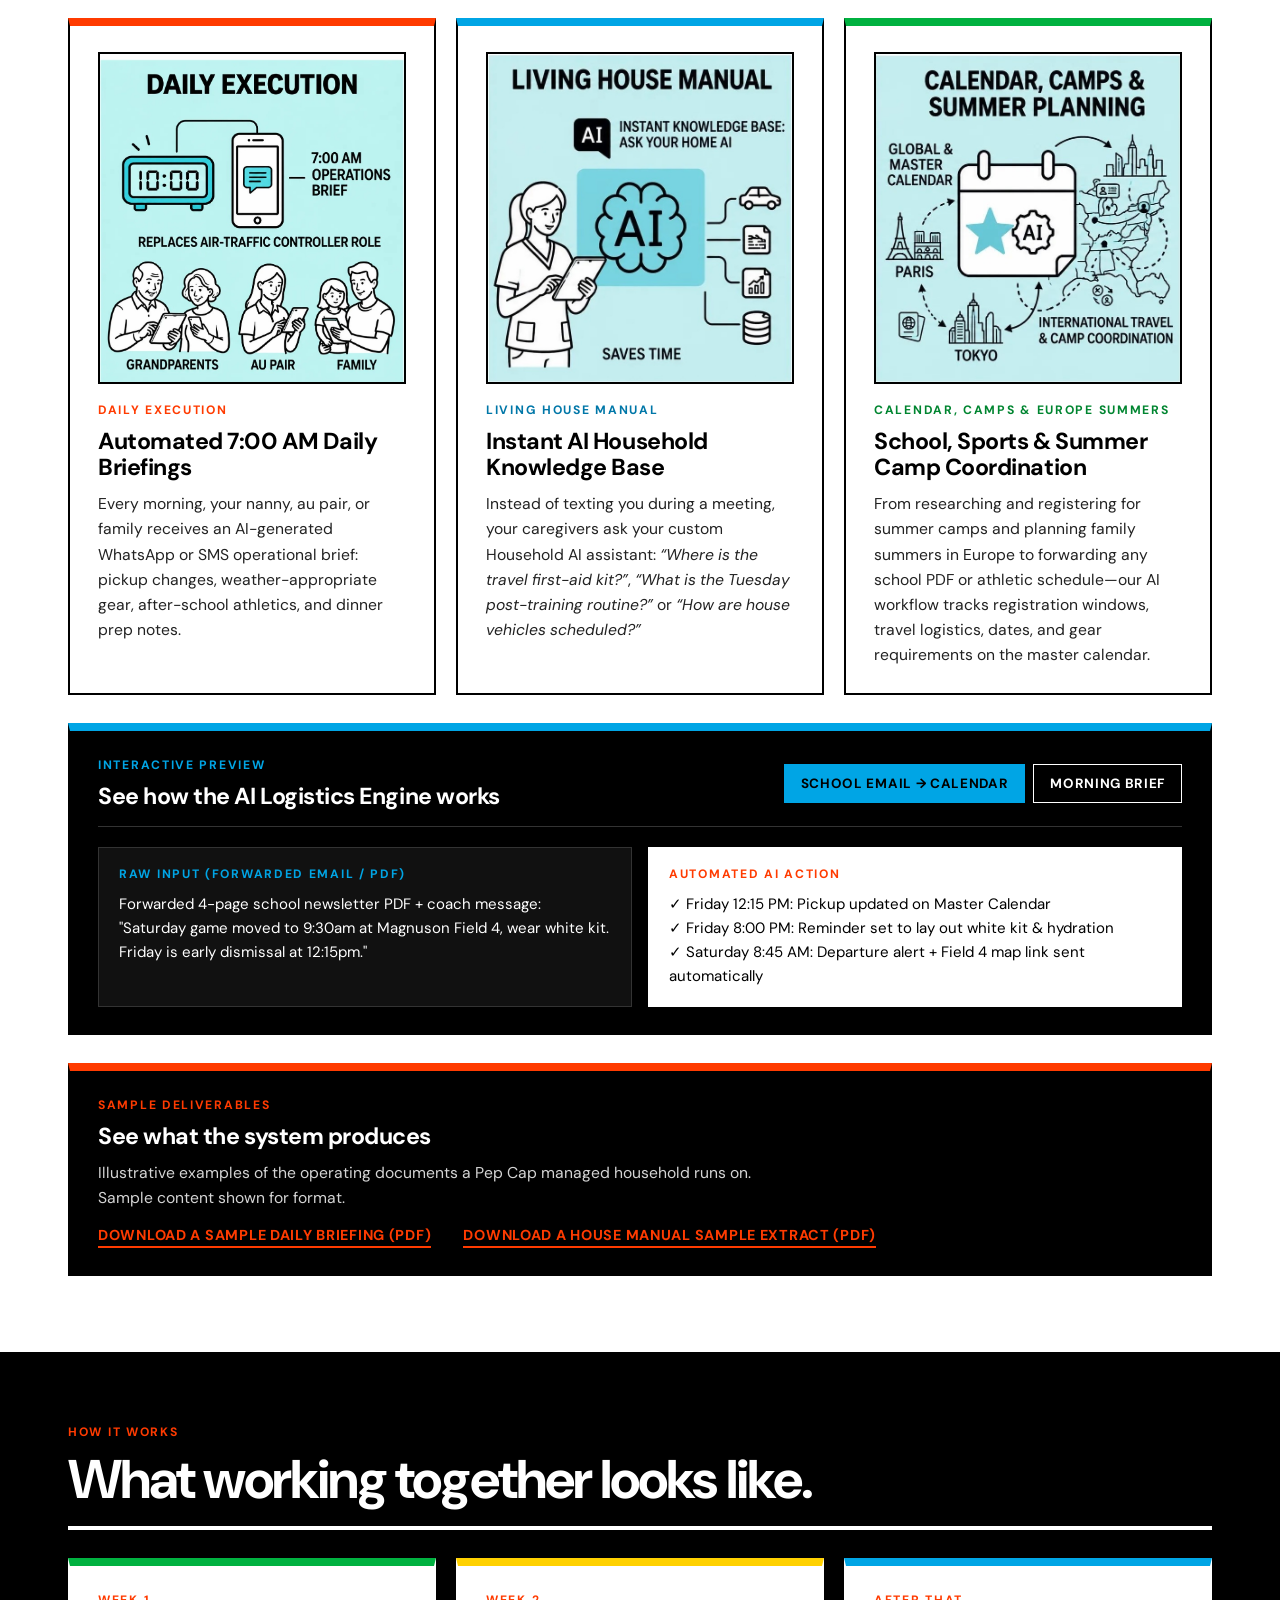
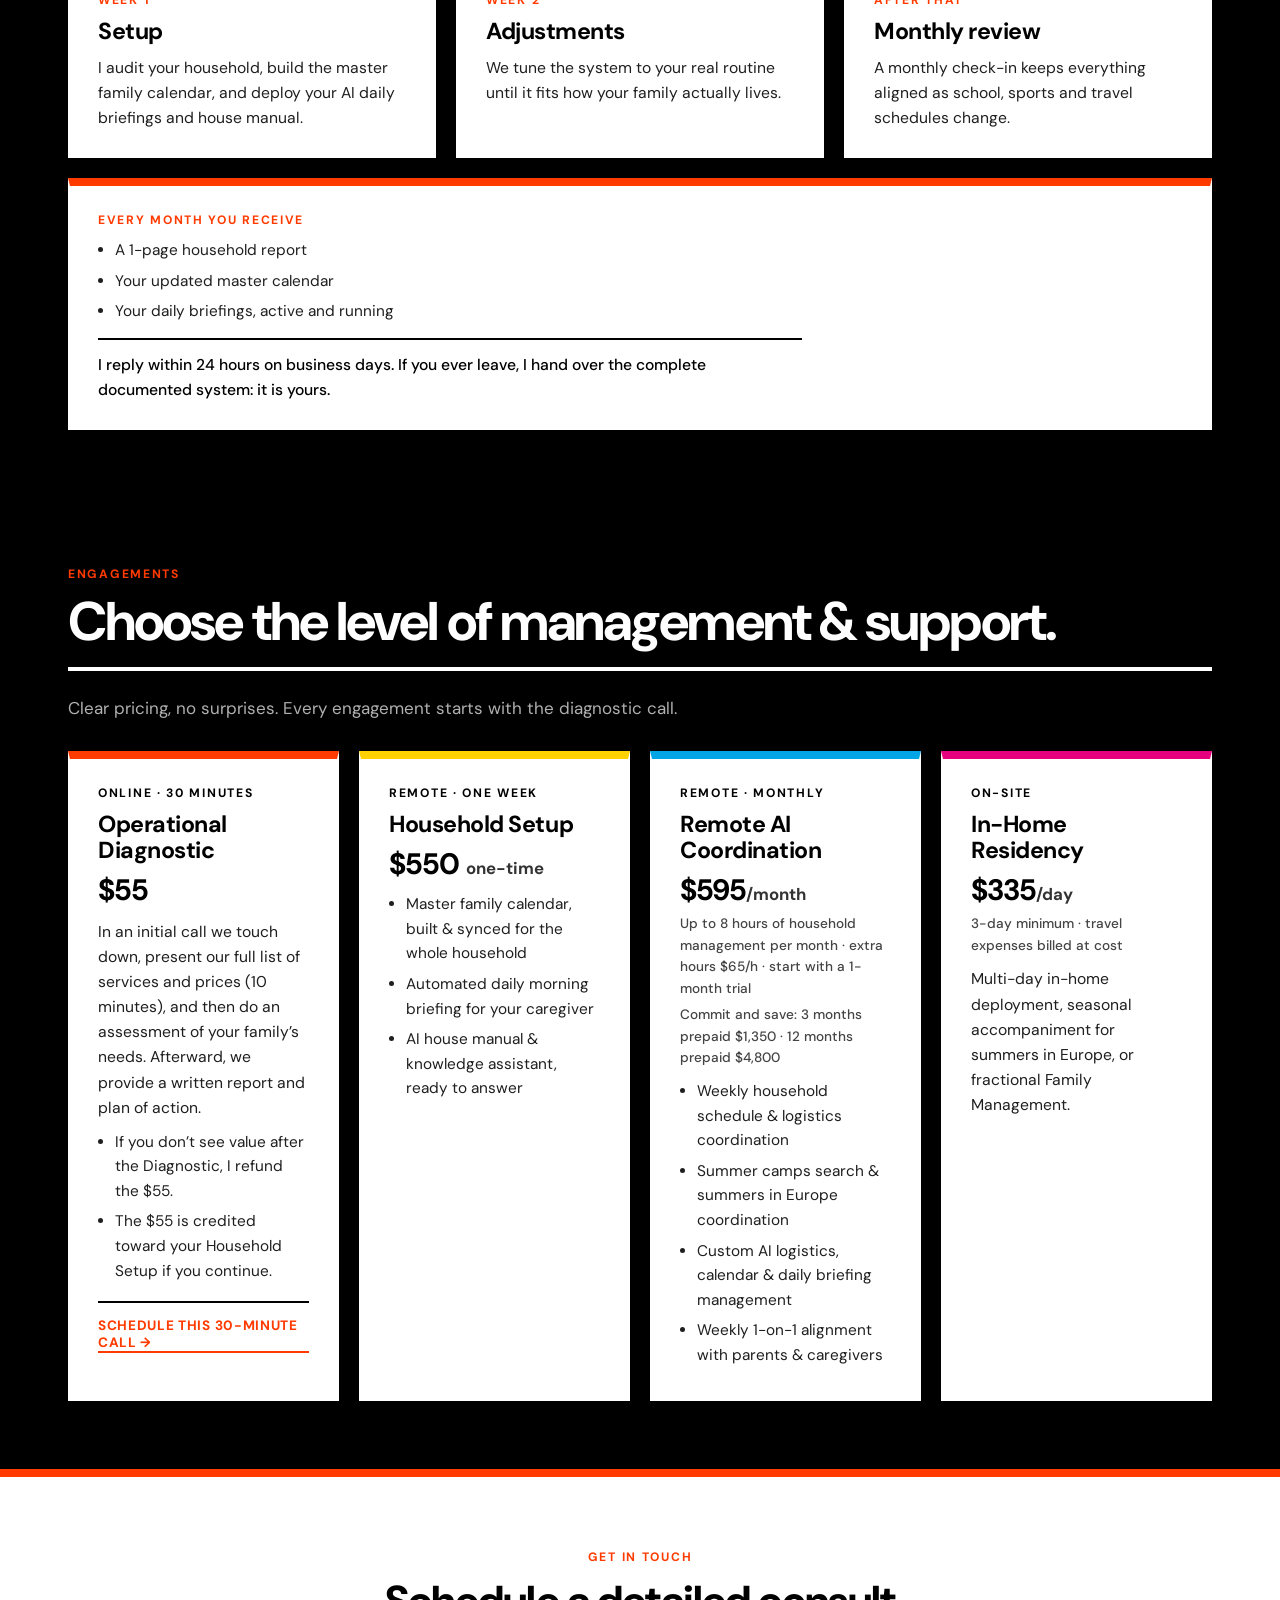
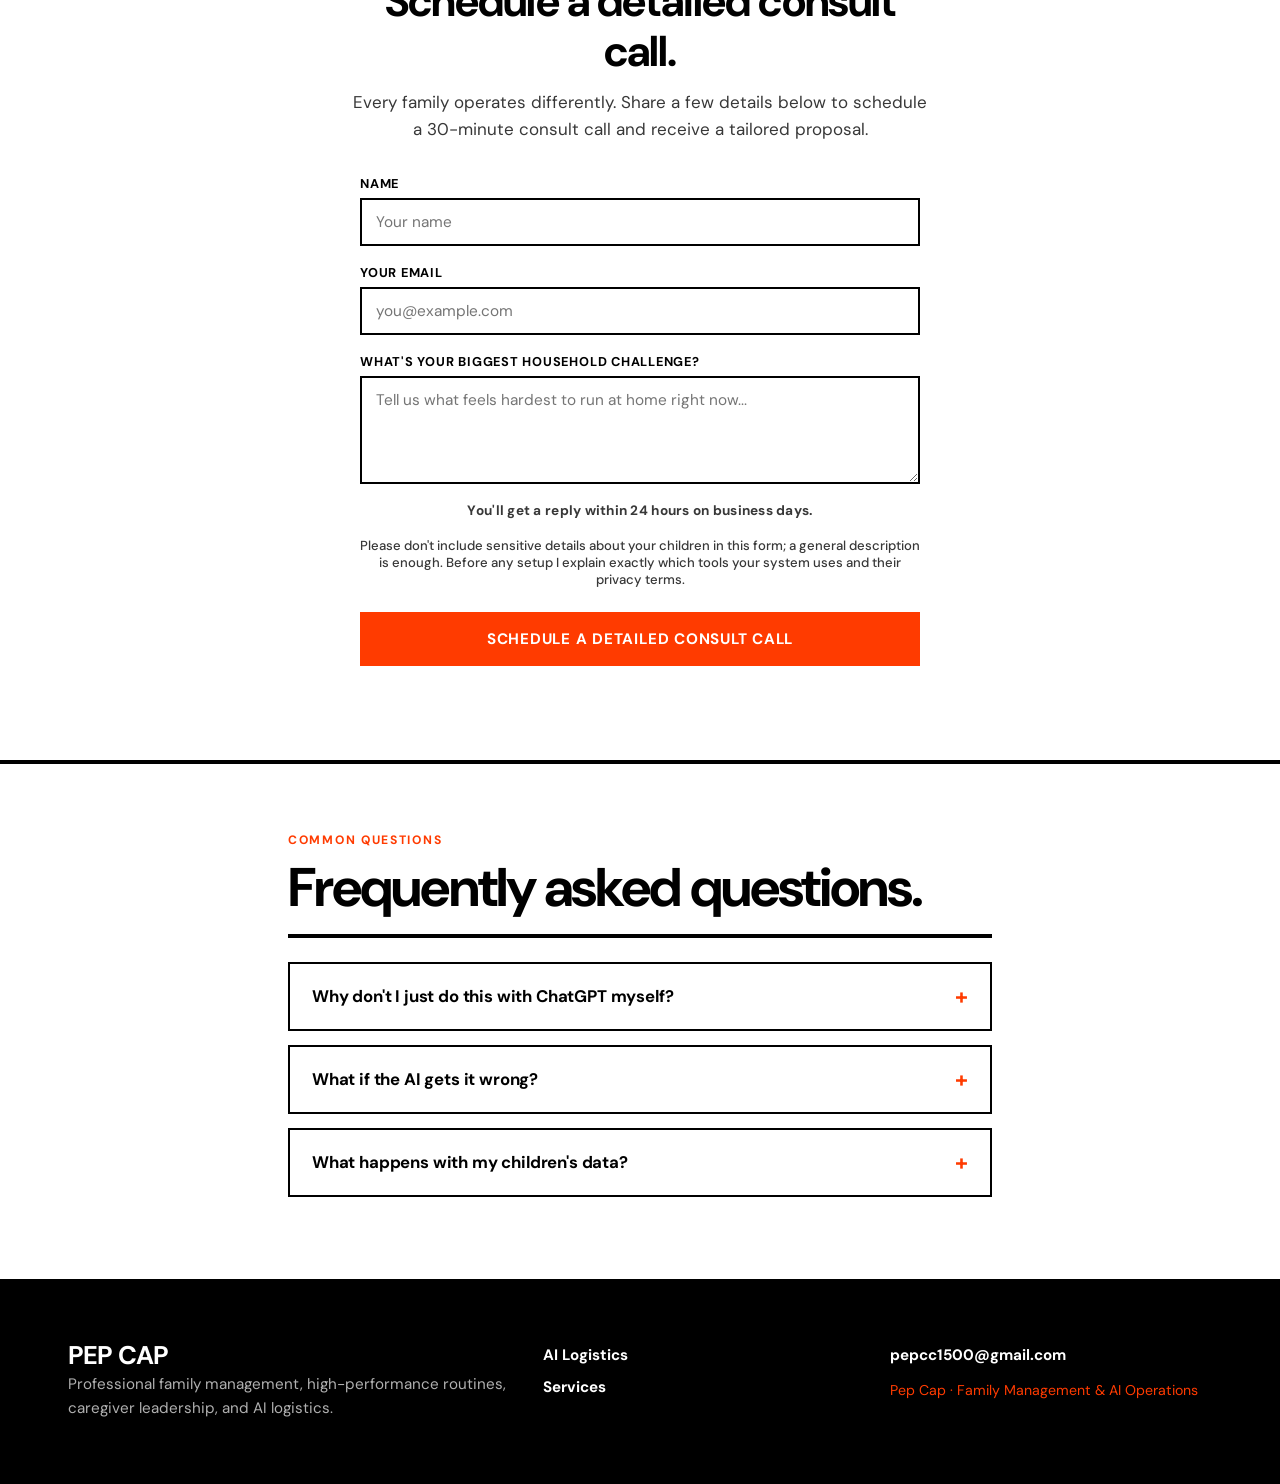
==== commit c55c8d24: "Update index.html" ====
--- a/index.html
+++ b/index.html
@@ -247,7 +247,7 @@
           <h3>Schedule a detailed consult call.</h3>
           <p>Every family operates differently. Share a few details below to schedule a 30-minute consult call and receive a tailored proposal.</p>
 
-          <form class="consult-form" id="consult-form" action="https://formsubmit.co/pepcap.fm@gmail.com" method="POST">
+          <form class="consult-form" id="consult-form" action="https://formsubmit.co/pepcc1500@gmail.com" method="POST">
             <input type="hidden" name="_subject" value="New 30-Minute Consult Call Request · Pep Cap">
             <input type="hidden" name="_captcha" value="false">
             <input type="hidden" name="_template" value="table">
@@ -305,7 +305,7 @@
         <a href="#services">Services</a>
       </div>
       <div>
-        <a href="mailto:pepcap.fm@gmail.com">pepcap.fm@gmail.com</a>
+        <a href="mailto:pepcc1500@gmail.com">pepcc1500@gmail.com</a>
         <small>Pep Cap · Family Management &amp; AI Operations</small>
       </div>
     </div>
